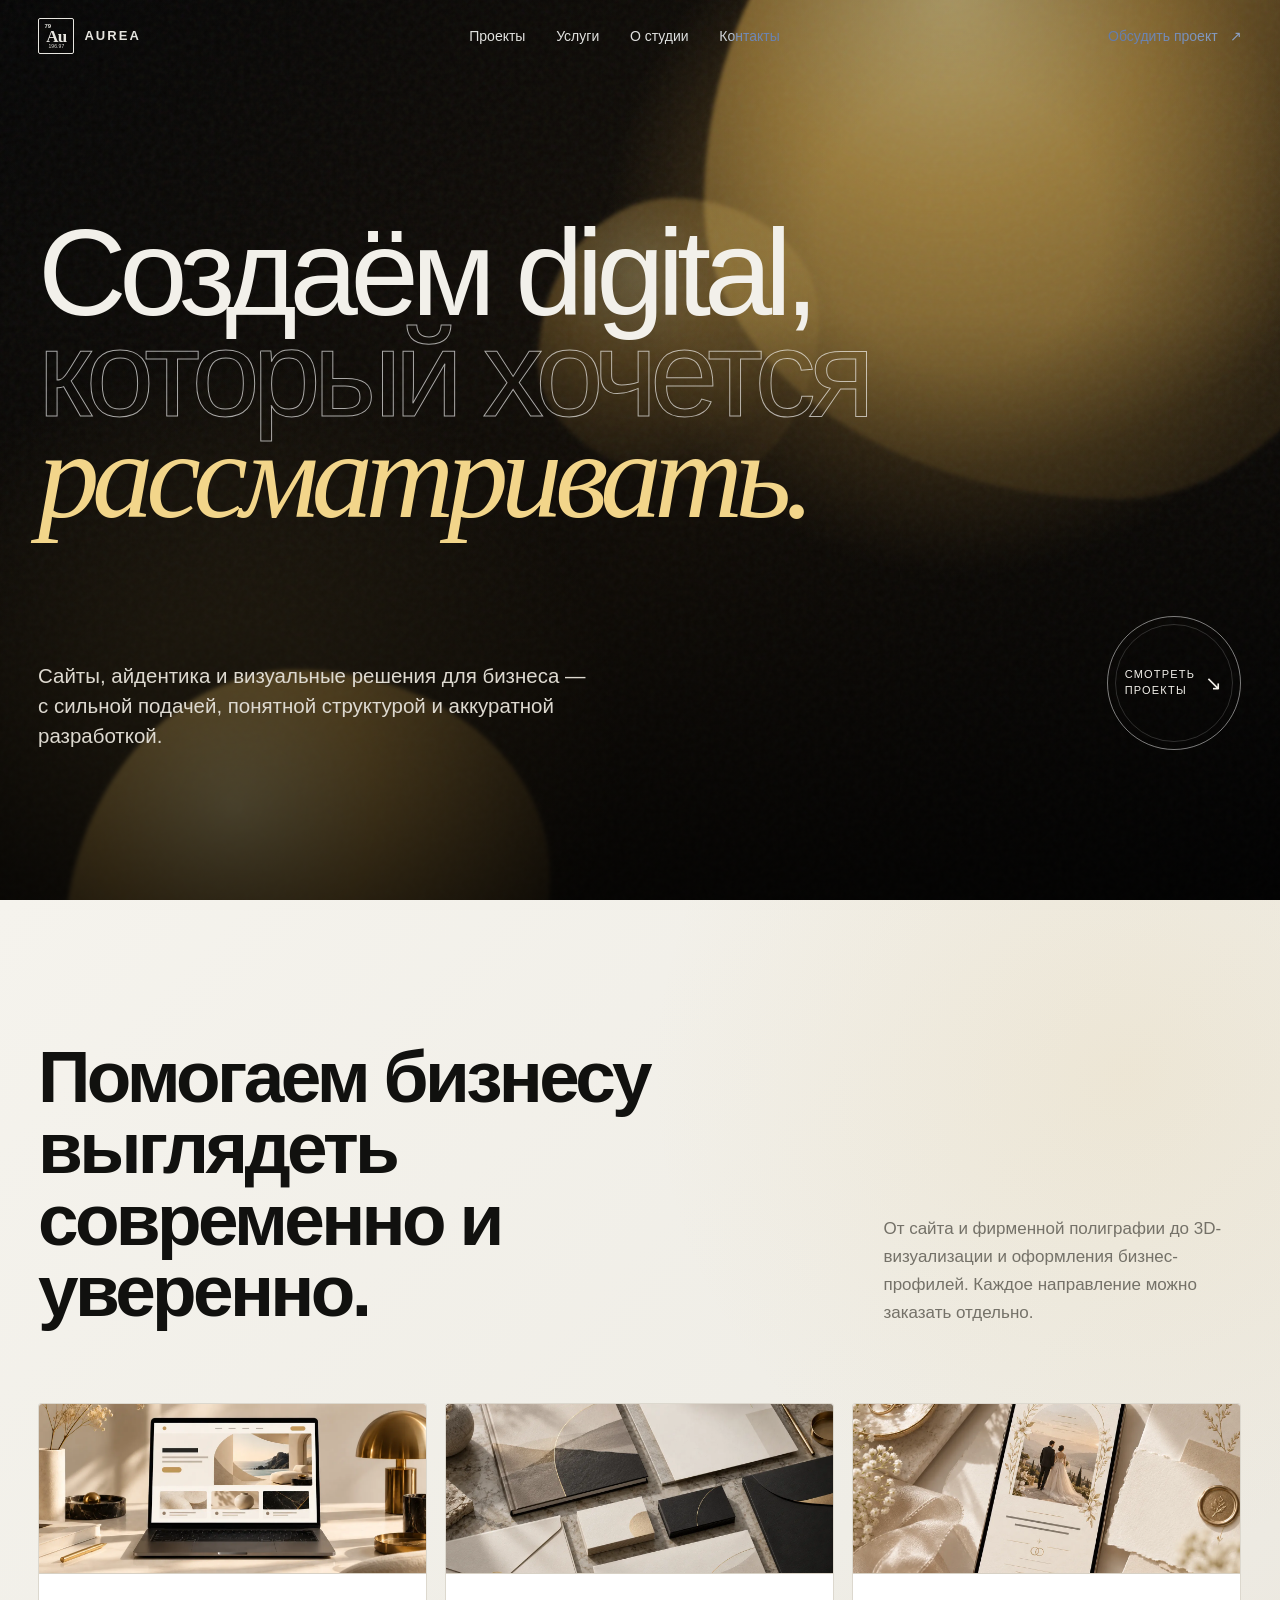
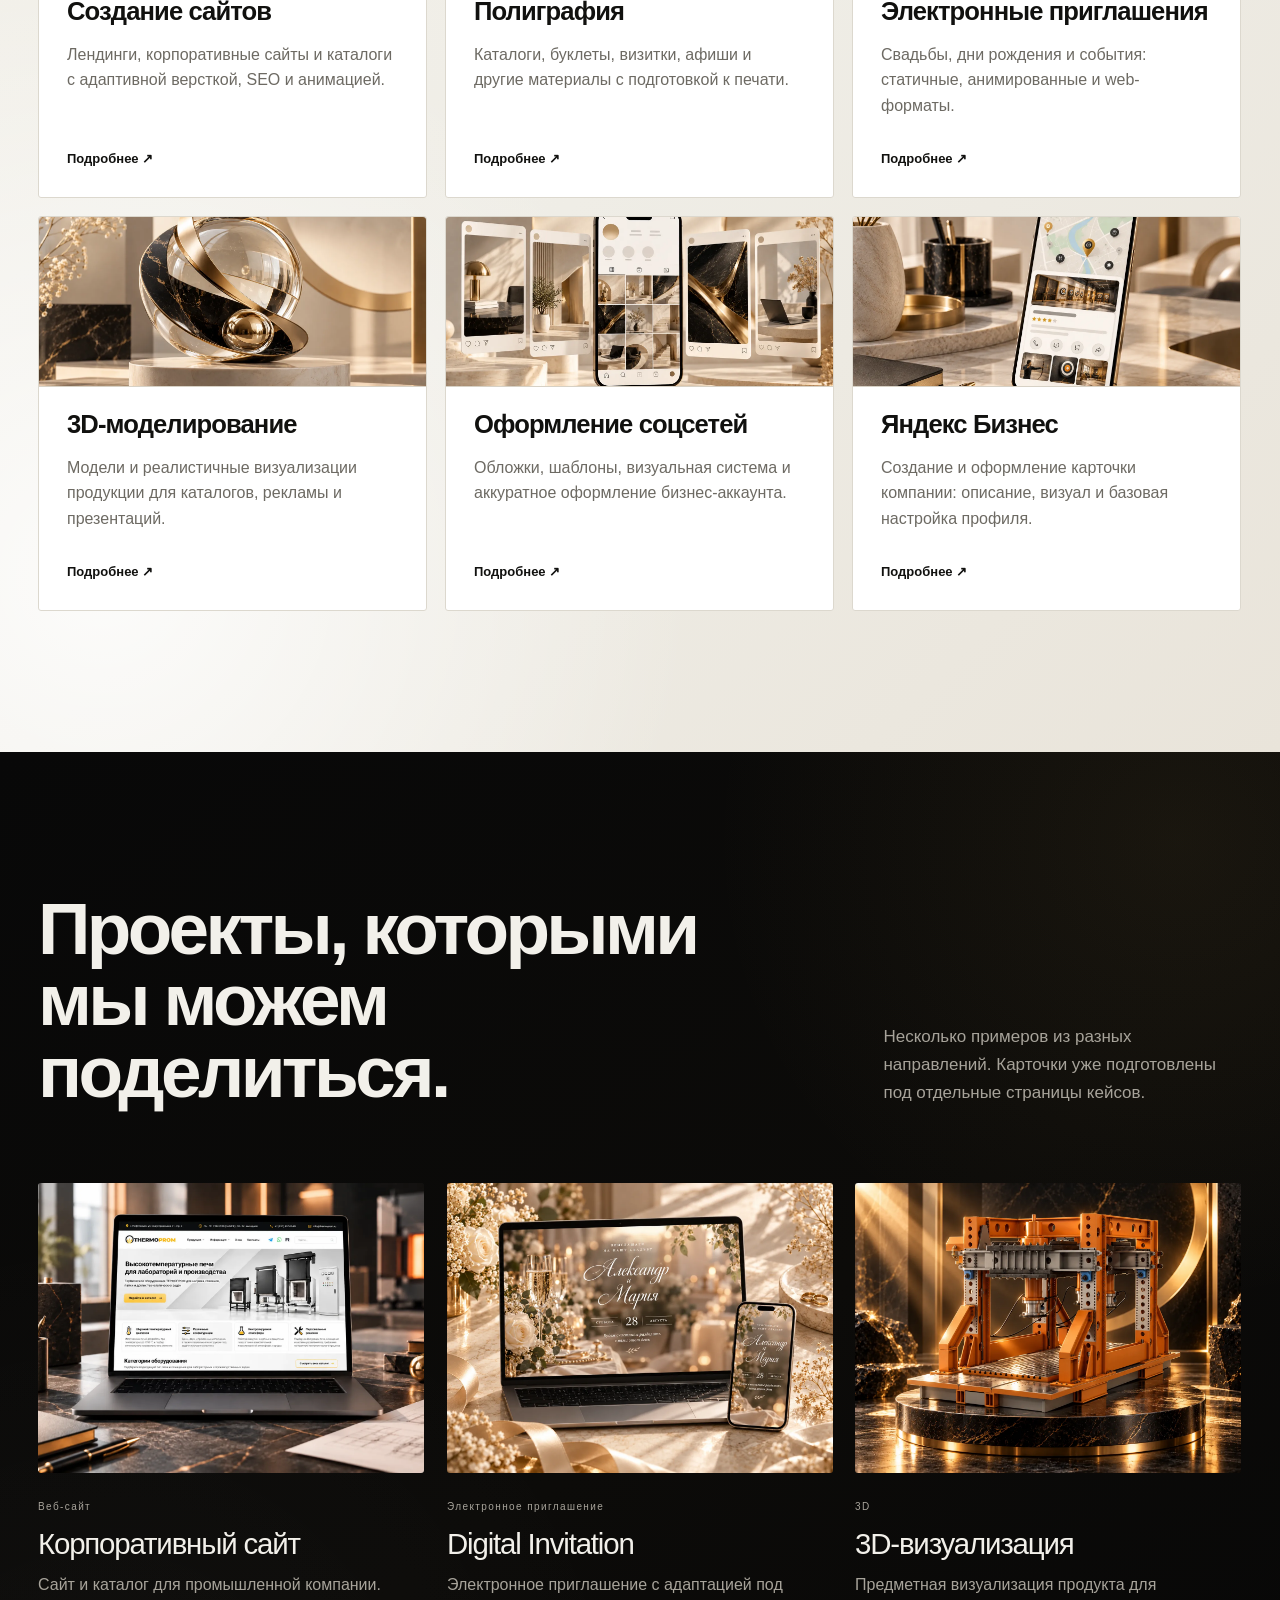
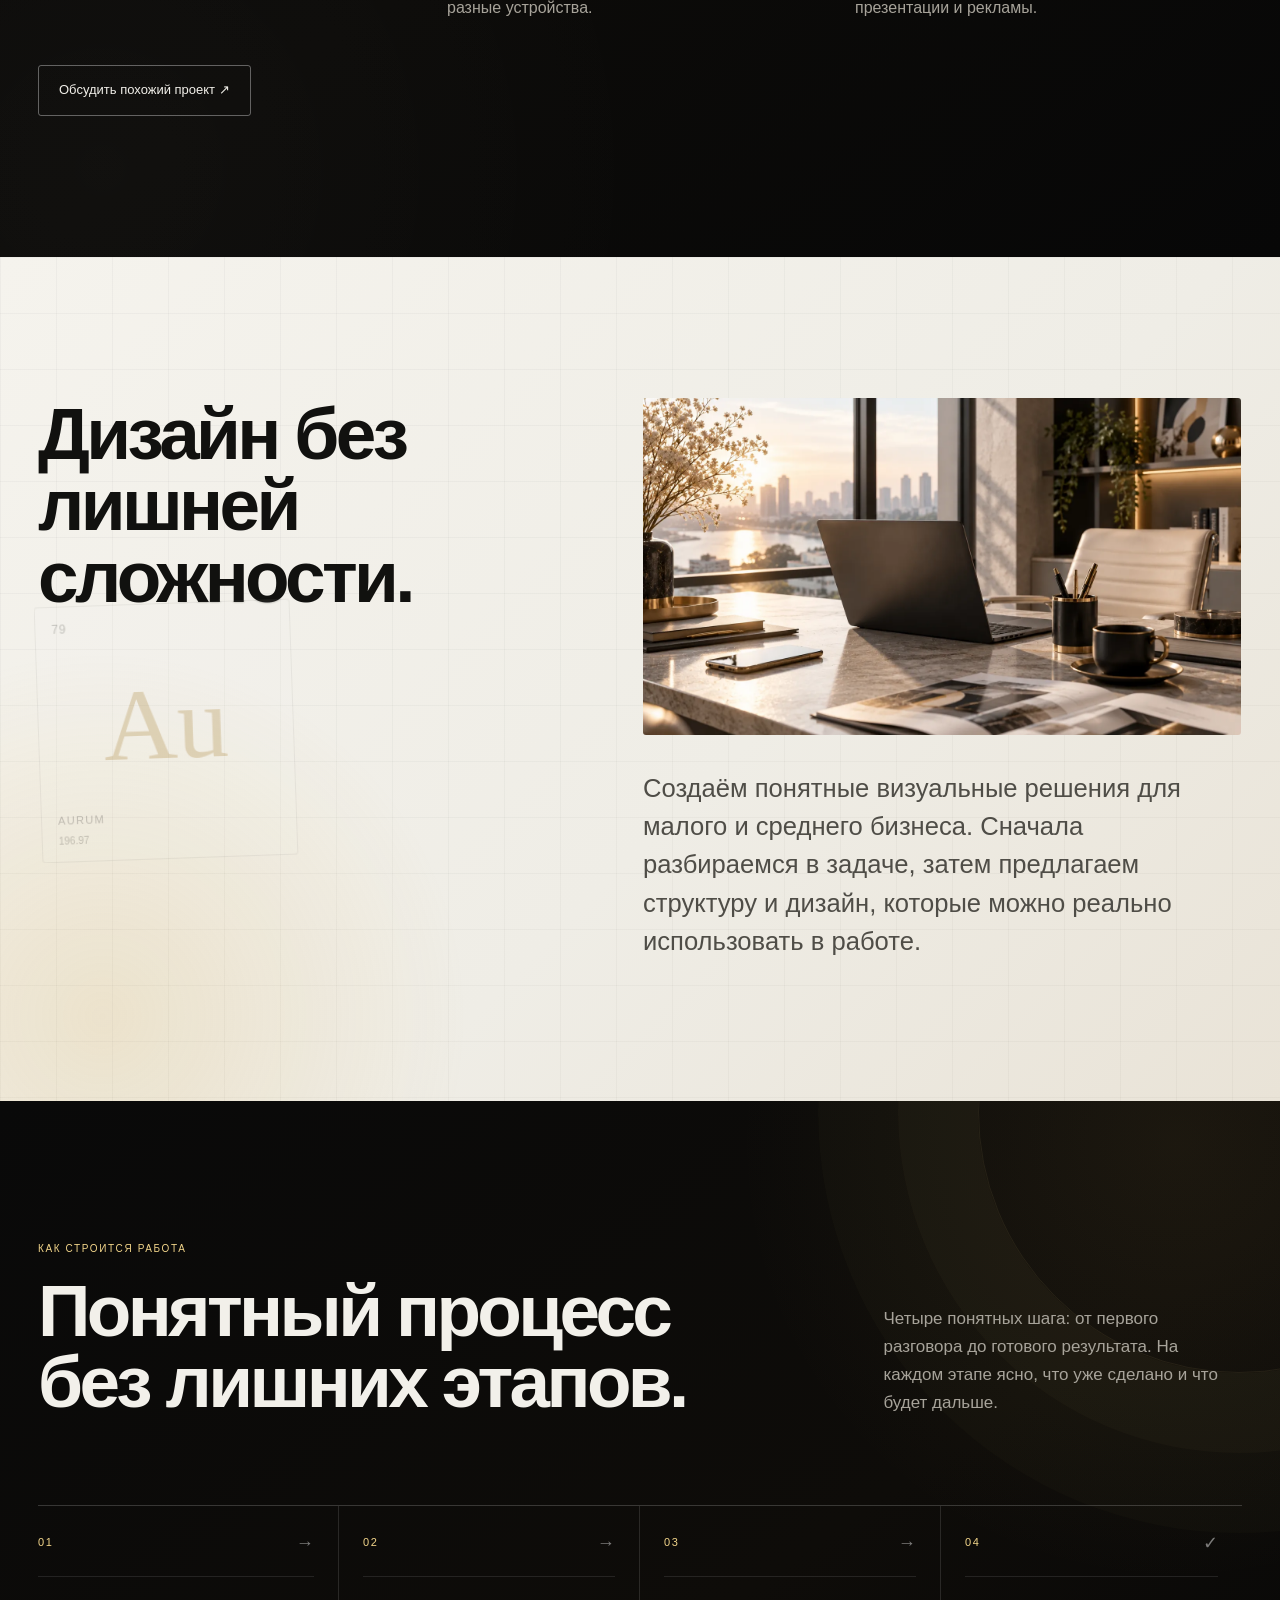
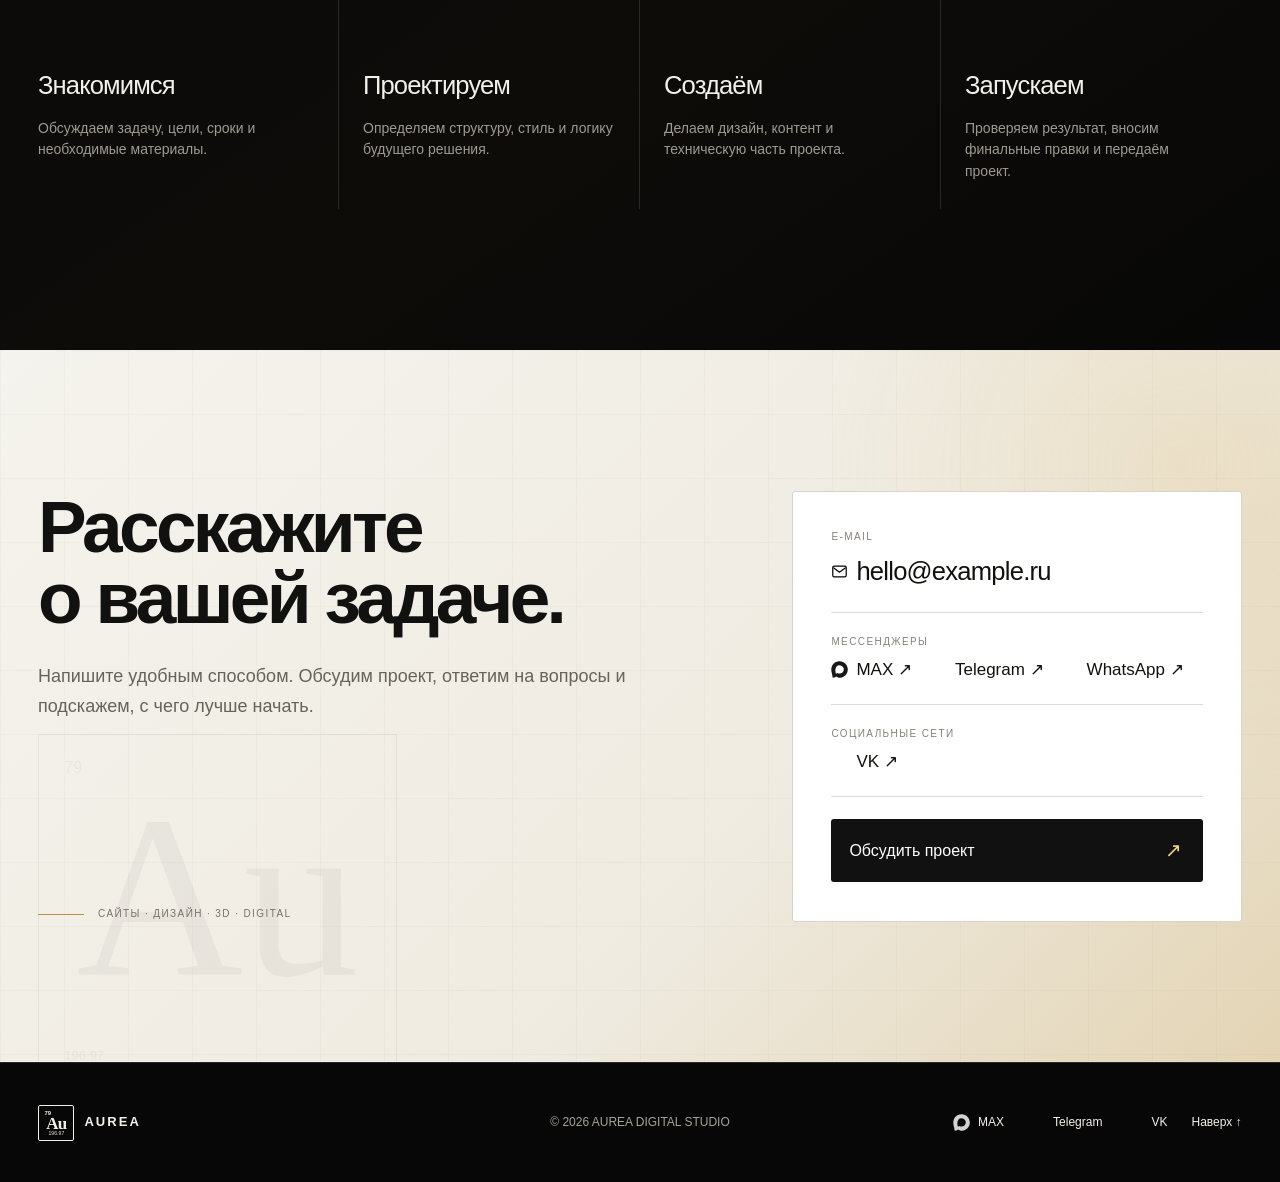
==== index.html @ 2f760f6f "first commit" ====
<!doctype html>
<html lang="ru">

<head>
  <meta charset="utf-8">
  <meta name="viewport" content="width=device-width, initial-scale=1, viewport-fit=cover">
  <title>AUREA — сайты, дизайн и digital для бизнеса</title>
  <meta name="description"
    content="AUREA — digital-студия: сайты, полиграфия, электронные приглашения, 3D-визуализация, оформление соцсетей и Яндекс Бизнес.">
  <meta name="theme-color" content="#070707">
  <meta name="color-scheme" content="dark">
  <meta property="og:type" content="website">
  <meta property="og:title" content="AUREA — digital-студия">
  <meta property="og:description"
    content="Создаём сайты и визуальные решения, которые помогают бизнесу выглядеть сильнее.">
  <meta property="og:image" content="assets/img/og-preview.svg">
  <link rel="icon" href="assets/img/favicon.svg" type="image/svg+xml">
  <link rel="stylesheet" href="assets/css/style.css">
  <script type="application/ld+json">
  {"@context":"https://schema.org","@type":"ProfessionalService","name":"AUREA","description":"Digital-студия: сайты, полиграфия, электронные приглашения, 3D, соцсети и Яндекс Бизнес.","areaServed":"RU"}
  </script>
</head>

<body>
  <a class="skip-link" href="#main">Перейти к содержанию</a>
  <div class="scroll-progress" aria-hidden="true"><span></span></div>

  <header class="site-header" data-header>
    <a class="brand" href="#top" aria-label="AUREA — на главную">
      <span class="brand-mark periodic-mark" aria-hidden="true"><span class="atomic-number">79</span><span class="element-symbol">Au</span><span class="atomic-mass">196.97</span></span>
      <span>AUREA</span>
    </a>
    <nav class="desktop-nav" aria-label="Основная навигация">
      <a href="#projects">Проекты</a>
      <a href="#services">Услуги</a>
      <a href="#about">О студии</a>
      <a href="#contact">Контакты</a>
    </nav>
    <a class="brief-link" href="#contact">Обсудить проект <span>↗</span></a>
    <button class="menu-toggle" type="button" aria-label="Открыть меню" aria-expanded="false"
      aria-controls="mobile-menu">
      <span></span><span></span>
    </button>
  </header>

  <div class="mobile-menu" id="mobile-menu" aria-hidden="true">
    <div class="mobile-menu-inner">
      <a href="#projects">Проекты</a>
      <a href="#services">Услуги</a>
      <a href="#about">О студии</a>
      <a href="#contact">Контакты</a>
      <p>Сайты · дизайн · 3D · digital</p>
    </div>
  </div>

  <main id="main">
    <section class="hero" id="top" aria-labelledby="hero-title">
      <video class="hero-video" autoplay muted loop playsinline preload="metadata" poster="assets/img/hero-poster.svg"
        aria-hidden="true">
        <source src="assets/video/gold-liquid.mp4" type="video/mp4">
      </video>
      <div class="liquid-fallback" aria-hidden="true"><span></span><span></span><span></span></div>
      <div class="hero-grain" aria-hidden="true"></div>
      <div class="hero-shade" aria-hidden="true"></div>

      <div class="hero-content shell">
        <h1 id="hero-title" class="hero-title reveal">
          Создаём digital,
          <span class="outline">который хочется</span>
          <em>рассматривать.</em>
        </h1>
        <div class="hero-bottom reveal">
          <p>Сайты, айдентика и визуальные решения для бизнеса — с сильной подачей, понятной структурой и аккуратной
            разработкой.</p>
          <a class="round-cta magnetic" href="#projects"
            aria-label="Смотреть проекты"><span>Смотреть<br>проекты</span><b>↘</b></a>
        </div>
      </div>
    </section>

    <section class="services section section-light" id="services" aria-labelledby="services-title">
      <div class="shell">
        <div class="simple-heading reveal">
          <div>
            <h2 id="services-title">Помогаем бизнесу выглядеть<br>современно и уверенно.</h2>
          </div>
          <p>От сайта и фирменной полиграфии до 3D-визуализации и оформления бизнес-профилей. Каждое направление можно
            заказать отдельно.</p>
        </div>
        <div class="service-cards">
          <a class="service-card reveal" href="#contact"><img class="card-image-placeholder"
              src="assets/img/service-web.webp"
              alt="Промпт: премиальный ноутбук с открытым современным сайтом на светлом минималистичном столе, кремовый фон, чёрные и золотистые акценты, editorial product photography, без текста">
            <h3>Создание сайтов</h3>
            <p>Лендинги, корпоративные сайты и каталоги с адаптивной версткой, SEO и анимацией.</p><b>Подробнее ↗</b>
          </a>
          <a class="service-card reveal" href="#contact"><img class="card-image-placeholder"
              src="assets/img/service-print.webp"
              alt="Промпт: премиальная полиграфия — визитки, каталог и фирменные материалы на каменной поверхности, светлая нейтральная палитра, чёрный и приглушённый золотой, аккуратная предметная съёмка, без текста">
            <h3>Полиграфия</h3>
            <p>Каталоги, буклеты, визитки, афиши и другие материалы с подготовкой к печати.</p><b>Подробнее ↗</b>
          </a>
          <a class="service-card reveal" href="#contact"><img class="card-image-placeholder"
              src="assets/img/service-invite.webp"
              alt="Промпт: смартфон с элегантным электронным приглашением на свадьбу, премиальная светлая композиция, тонкие золотистые детали, современный минимализм, без читаемого текста">
            <h3>Электронные приглашения</h3>
            <p>Свадьбы, дни рождения и события: статичные, анимированные и web-форматы.</p><b>Подробнее ↗</b>
          </a>
          <a class="service-card reveal" href="#contact"><img class="card-image-placeholder"
              src="assets/img/service-3d.webp"
              alt="Промпт: абстрактный премиальный 3D-объект из стекла и металла на нейтральном пьедестале, мягкий студийный свет, чёрные и золотистые акценты, photorealistic CGI, без текста">
            <h3>3D-моделирование</h3>
            <p>Модели и реалистичные визуализации продукции для каталогов, рекламы и презентаций.</p><b>Подробнее ↗</b>
          </a>
          <a class="service-card reveal" href="#contact"><img class="card-image-placeholder"
              src="assets/img/service-social.webp"
              alt="Промпт: современный смартфон и набор минималистичных экранов социальных сетей в едином фирменном стиле, светлый фон, графитовые и золотистые детали, без логотипов и текста">
            <h3>Оформление соцсетей</h3>
            <p>Обложки, шаблоны, визуальная система и аккуратное оформление бизнес-аккаунта.</p><b>Подробнее ↗</b>
          </a>
          <a class="service-card reveal" href="#contact"><img class="card-image-placeholder"
              src="assets/img/service-yandex.webp"
              alt="Промпт: смартфон с карточкой локального бизнеса на карте, современный интерфейс без брендов и читаемого текста, премиальная предметная сцена, светлый фон, чёрные и золотистые акценты">
            <h3>Яндекс Бизнес</h3>
            <p>Создание и оформление карточки компании: описание, визуал и базовая настройка профиля.</p><b>Подробнее
              ↗</b>
          </a>
        </div>
      </div>
    </section>

    <section class="projects section section-dark" id="projects" aria-labelledby="projects-title">
      <div class="shell">
        <div class="simple-heading reveal">
          <div>
            <h2 id="projects-title">Проекты, которыми<br>мы можем поделиться.</h2>
          </div>
          <p>Несколько примеров из разных направлений. Карточки уже подготовлены под отдельные страницы кейсов.</p>
        </div>
        <div class="work-cards">
          <a class="work-card reveal" href="#contact">
            <div class="work-image"><img src="assets/img/case-thermoprom.webp"
                alt="Промпт: экран ноутбука с современным корпоративным сайтом производителя промышленного оборудования, тёмная премиальная стилистика, металл, лабораторная печь, оранжево-золотистые акценты, реалистичный mockup, без читаемого текста"
                loading="lazy"><span>Смотреть проект ↗</span></div>
            <div class="work-copy"><small>Веб-сайт</small>
              <h3>Корпоративный сайт</h3>
              <p>Сайт и каталог для промышленной компании.</p>
            </div>
          </a>
          <a class="work-card reveal" href="#contact">
            <div class="work-image"><img src="assets/img/case-invite.webp"
                alt="Промпт: элегантное свадебное электронное приглашение на экране или в печатном mockup, чёрно-белая фотография пары, светлая премиальная композиция, минимализм, без читаемого текста"
                loading="lazy"><span>Смотреть проект ↗</span></div>
            <div class="work-copy"><small>Электронное приглашение</small>
              <h3>Digital Invitation</h3>
              <p>Электронное приглашение с адаптацией под разные устройства.</p>
            </div>
          </a>
          <a class="work-card reveal" href="#contact">
            <div class="work-image"><img src="assets/img/case-3d.webp"
                alt="Промпт: премиальная 3D-визуализация продукта на тёмном каменном фоне, золотистое стекло или металл, драматичный студийный свет, luxury CGI advertising, без текста"
                loading="lazy"><span>Смотреть проект ↗</span></div>
            <div class="work-copy"><small>3D</small>
              <h3>3D-визуализация</h3>
              <p>Предметная визуализация продукта для презентации и рекламы.</p>
            </div>
          </a>
        </div>
        <div class="section-action reveal"><a class="button-outline" href="#contact">Обсудить похожий проект ↗</a></div>
      </div>
    </section>

    <section class="about-simple section section-light" id="about" aria-labelledby="about-title">
      <div class="shell about-simple-grid">
        <div class="about-heading reveal">
          <h2 id="about-title">Дизайн без лишней сложности.</h2>
          <div class="about-au-tile" aria-hidden="true">
            <span class="tile-number">79</span>
            <strong>Au</strong>
            <span class="tile-name">Aurum</span>
            <span class="tile-mass">196.97</span>
          </div>
        </div>
        <div class="about-simple-copy reveal">
          <img class="about-image-placeholder" src="assets/img/about-studio.webp"
            alt="Минималистичное рабочее пространство digital-студии у большого окна, тёмный ноутбук на столе, мягкий дневной свет, современный интерьер в кремовых, графитовых и золотистых оттенках">
          <p>Создаём понятные визуальные решения для малого и среднего бизнеса. Сначала разбираемся в задаче, затем
            предлагаем структуру и дизайн, которые можно реально использовать в работе.</p>
        </div>
      </div>
    </section>

    <section class="process-simple section section-dark" aria-labelledby="process-title">
      <div class="shell">
        <div class="process-intro reveal">
          <div>
            <p class="process-kicker">Как строится работа</p>
            <h2 id="process-title">Понятный процесс<br>без лишних этапов.</h2>
          </div>
          <p>Четыре понятных шага: от первого разговора до готового результата. На каждом этапе ясно, что уже сделано и что будет дальше.</p>
        </div>
        <ol class="process-track">
          <li class="process-step reveal">
            <div class="process-step-head"><span>01</span><b aria-hidden="true">→</b></div>
            <h3>Знакомимся</h3>
            <p>Обсуждаем задачу, цели, сроки и необходимые материалы.</p>
          </li>
          <li class="process-step reveal">
            <div class="process-step-head"><span>02</span><b aria-hidden="true">→</b></div>
            <h3>Проектируем</h3>
            <p>Определяем структуру, стиль и логику будущего решения.</p>
          </li>
          <li class="process-step reveal">
            <div class="process-step-head"><span>03</span><b aria-hidden="true">→</b></div>
            <h3>Создаём</h3>
            <p>Делаем дизайн, контент и техническую часть проекта.</p>
          </li>
          <li class="process-step reveal">
            <div class="process-step-head"><span>04</span><b aria-hidden="true">✓</b></div>
            <h3>Запускаем</h3>
            <p>Проверяем результат, вносим финальные правки и передаём проект.</p>
          </li>
        </ol>
      </div>
    </section>

    <section class="contact-simple section section-light" id="contact" aria-labelledby="contact-title">
      <div class="contact-bg-mark" aria-hidden="true"><span>79</span><strong>Au</strong><small>196.97</small></div>
      <div class="shell contact-simple-grid">
        <div class="contact-copy reveal">
          <h2 id="contact-title">Расскажите<br>о вашей задаче.</h2>
          <p class="contact-lead">Напишите удобным способом. Обсудим проект, ответим на вопросы и подскажем, с чего
            лучше начать.</p>
          <div class="contact-note" aria-hidden="true">
            <span></span>
            <p>Сайты · дизайн · 3D · digital</p>
          </div>
        </div>
        <div class="contact-box reveal">
          <div class="contact-line"><span>E-mail</span><a class="contact-link" href="mailto:hello@example.ru"><img class="contact-svg-icon" src="assets/img/icon-mail.svg" alt="" aria-hidden="true">hello@example.ru</a></div>
          <div><span>Мессенджеры</span>
            <p class="contact-socials">
              <a class="contact-channel contact-channel--max" href="#"><img class="max-icon" src="assets/img/icon-max.svg" alt="" aria-hidden="true">MAX ↗</a>
              <a class="contact-channel" href="#"><img src="https://cdn.jsdelivr.net/npm/simple-icons@v16/icons/telegram.svg" alt="" aria-hidden="true">Telegram ↗</a>
              <a class="contact-channel" href="#"><img src="https://cdn.jsdelivr.net/npm/simple-icons@v16/icons/whatsapp.svg" alt="" aria-hidden="true">WhatsApp ↗</a>
            </p>
          </div>
          <div><span>Социальные сети</span>
            <p class="contact-socials"><a href="#"><img src="https://cdn.jsdelivr.net/npm/simple-icons@v16/icons/vk.svg" alt="" aria-hidden="true">VK ↗</a></p>
          </div>
          <a class="contact-button" href="mailto:hello@example.ru">Обсудить проект <span>↗</span></a>
        </div>
      </div>
    </section>
  </main>

  <footer class="footer shell">
    <a class="brand" href="#top"><span class="brand-mark periodic-mark" aria-hidden="true"><span class="atomic-number">79</span><span class="element-symbol">Au</span><span class="atomic-mass">196.97</span></span><span>AUREA</span></a>
    <p>© 2026 AUREA DIGITAL STUDIO</p>
    <div class="footer-links"><a class="footer-channel footer-channel--max" href="#"><img class="max-icon" src="assets/img/icon-max.svg" alt="" aria-hidden="true">MAX</a><a class="footer-channel" href="#"><img src="https://cdn.jsdelivr.net/npm/simple-icons@v16/icons/telegram.svg" alt="" aria-hidden="true">Telegram</a><a class="footer-channel" href="#"><img src="https://cdn.jsdelivr.net/npm/simple-icons@v16/icons/vk.svg" alt="" aria-hidden="true">VK</a><a href="#top">Наверх ↑</a></div>
  </footer>

  <script src="https://cdnjs.cloudflare.com/ajax/libs/gsap/3.12.5/gsap.min.js" defer></script>
  <script src="https://cdnjs.cloudflare.com/ajax/libs/gsap/3.12.5/ScrollTrigger.min.js" defer></script>
  <script src="assets/js/main.js" defer></script>
</body>

</html>
---- assets/css/style.css ----
:root {
    --bg: #070707;
    --panel: #0d0d0d;
    --text: #f2f0ea;
    --muted: #a7a39a;
    --line: rgba(255, 255, 255, .14);
    --gold: #d7b05c;
    --gold2: #f2d58a;
    --warm: #17130d;
    --pad: clamp(18px, 3vw, 48px);
    --radius: 0px;
    --ease: cubic-bezier(.2, .8, .2, 1)
}

* {
    box-sizing: border-box
}

html {
    scroll-behavior: smooth
}

body {
    margin: 0;
    background: var(--bg);
    color: var(--text);
    font-family: Inter, Arial, Helvetica, sans-serif;
    font-size: 16px;
    line-height: 1.45;
    overflow-x: hidden
}

body.menu-open {
    overflow: hidden
}

a {
    color: inherit;
    text-decoration: none
}

img,
video {
    display: block;
    max-width: 100%
}

button {
    font: inherit;
    color: inherit
}

.shell {
    width: min(100%, 1600px);
    margin: auto;
    padding-inline: var(--pad)
}

.section {
    padding-block: clamp(82px, 11vw, 180px)
}

.skip-link {
    position: fixed;
    left: 16px;
    top: -80px;
    z-index: 999;
    background: #fff;
    color: #000;
    padding: 12px 16px
}

.skip-link:focus {
    top: 16px
}

.scroll-progress {
    position: fixed;
    inset: 0 0 auto 0;
    height: 2px;
    z-index: 200;
    background: transparent
}

.scroll-progress span {
    display: block;
    width: 100%;
    height: 100%;
    background: var(--gold2);
    transform: scaleX(0);
    transform-origin: left
}

.site-header {
    position: fixed;
    z-index: 120;
    left: 0;
    right: 0;
    top: 0;
    display: grid;
    grid-template-columns: auto 1fr auto;
    align-items: center;
    gap: 28px;
    padding: 18px var(--pad);
    transition: background .35s, border-color .35s;
    mix-blend-mode: difference
}

.site-header.scrolled {
    background: rgba(7, 7, 7, .84);
    backdrop-filter: blur(18px);
    border-bottom: 1px solid var(--line);
    mix-blend-mode: normal
}

.brand {
    display: inline-flex;
    align-items: center;
    gap: 10px;
    font-size: 13px;
    letter-spacing: .16em;
    font-weight: 700
}

.brand-mark {
    display: grid;
    place-items: center;
    width: 28px;
    height: 28px;
    border: 1px solid currentColor
}

.desktop-nav {
    justify-self: center;
    display: flex;
    gap: clamp(18px, 2.4vw, 42px);
    font-size: 14px
}

.desktop-nav a,
.brief-link,
.footer-links a {
    position: relative
}

.desktop-nav a:after,
.brief-link:after,
.footer-links a:after {
    content: "";
    position: absolute;
    left: 0;
    right: 100%;
    bottom: -5px;
    height: 1px;
    background: currentColor;
    transition: right .35s var(--ease)
}

.desktop-nav a:hover:after,
.desktop-nav a:focus-visible:after,
.brief-link:hover:after,
.brief-link:focus-visible:after,
.footer-links a:hover:after,
.footer-links a:focus-visible:after {
    right: 0
}

.brief-link {
    font-size: 14px;
    display: flex;
    gap: 12px
}

.menu-toggle {
    display: none;
    border: 0;
    background: none;
    width: 40px;
    height: 40px;
    padding: 10px;
    cursor: pointer
}

.menu-toggle span {
    display: block;
    height: 1px;
    background: #fff;
    margin: 6px 0;
    transition: .3s
}

.menu-toggle[aria-expanded=true] span:first-child {
    transform: translateY(3.5px) rotate(45deg)
}

.menu-toggle[aria-expanded=true] span:last-child {
    transform: translateY(-3.5px) rotate(-45deg)
}

.mobile-menu {
    position: fixed;
    z-index: 110;
    inset: 0;
    background: #090909;
    transform: translateY(-105%);
    transition: transform .55s var(--ease);
    display: none
}

.mobile-menu.open {
    transform: none
}

.mobile-menu-inner {
    padding: 110px var(--pad) 40px;
    display: flex;
    min-height: 100%;
    flex-direction: column
}

.mobile-menu a {
    font-size: clamp(42px, 12vw, 86px);
    line-height: 1.03;
    border-top: 1px solid var(--line);
    padding: 14px 0
}

.mobile-menu p {
    margin-top: auto;
    color: var(--muted);
    font-size: 12px;
    letter-spacing: .14em;
    text-transform: uppercase
}

.hero {
    position: relative;
    min-height: 100svh;
    overflow: hidden;
    background: #090806;
    display: flex;
    align-items: flex-end
}

.hero-video,
.liquid-fallback,
.hero-grain,
.hero-shade {
    position: absolute;
    inset: 0;
    width: 100%;
    height: 100%
}

.hero-video {
    object-fit: cover;
    z-index: 0;
    opacity: .8
}

.liquid-fallback {
    z-index: 0;
    overflow: hidden;
    background: radial-gradient(circle at 75% 25%, #5b4520 0 12%, transparent 30%), radial-gradient(circle at 18% 82%, #2d2413 0 9%, transparent 30%), linear-gradient(135deg, #050505, #161008 55%, #050505)
}

.liquid-fallback span {
    position: absolute;
    border-radius: 48% 52% 41% 59%/58% 42% 58% 42%;
    filter: blur(2px);
    opacity: .72;
    background: radial-gradient(circle at 35% 28%, #f2d58a, #b48739 30%, #30230d 70%);
    mix-blend-mode: screen;
    animation: float 15s ease-in-out infinite alternate
}

.liquid-fallback span:nth-child(1) {
    width: 55vw;
    height: 55vw;
    right: -10vw;
    top: -16vw
}

.liquid-fallback span:nth-child(2) {
    width: 38vw;
    height: 38vw;
    left: 5vw;
    bottom: -20vw;
    animation-duration: 19s;
    animation-delay: -5s
}

.liquid-fallback span:nth-child(3) {
    width: 22vw;
    height: 22vw;
    left: 42vw;
    top: 22vh;
    opacity: .4;
    animation-duration: 12s;
    animation-delay: -8s
}

@keyframes float {
    to {
        transform: translate3d(-8vw, 7vh, 0) rotate(45deg) scale(1.12)
    }
}

.hero-grain {
    z-index: 1;
    opacity: .08;
    background-image: url("data:image/svg+xml,%3Csvg viewBox='0 0 180 180' xmlns='http://www.w3.org/2000/svg'%3E%3Cfilter id='n'%3E%3CfeTurbulence type='fractalNoise' baseFrequency='.85' numOctaves='3' stitchTiles='stitch'/%3E%3C/filter%3E%3Crect width='100%25' height='100%25' filter='url(%23n)' opacity='.8'/%3E%3C/svg%3E")
}

.hero-shade {
    z-index: 2;
    background: linear-gradient(180deg, rgba(0, 0, 0, .14), rgba(0, 0, 0, .1) 35%, rgba(0, 0, 0, .72) 100%)
}

.hero-content {
    position: relative;
    z-index: 3;
    width: 100%;
    padding-top: 150px;
    padding-bottom: clamp(42px, 6vw, 86px)
}

.micro,
.section-label,
.case-info p,
.service-row .num {
    font-size: 11px;
    line-height: 1.2;
    letter-spacing: .14em;
    text-transform: uppercase
}

.micro {
    color: #d6d2c8;
    margin: 0 0 32px
}

.hero-title {
    font-size: clamp(52px, 9.6vw, 156px);
    line-height: .82;
    letter-spacing: -.06em;
    font-weight: 500;
    margin: 0;
    max-width: 1500px
}

.hero-title span,
.display span {
    color: transparent;
    -webkit-text-stroke: 1px rgba(255, 255, 255, .64)
}

.hero-title em {
    font-family: Georgia, serif;
    font-weight: 400;
    color: var(--gold2)
}

.hero-bottom {
    display: grid;
    grid-template-columns: minmax(0, 560px) auto;
    align-items: end;
    gap: 40px;
    margin-top: clamp(42px, 7vw, 100px)
}

.hero-bottom p {
    font-size: clamp(17px, 1.6vw, 24px);
    max-width: 620px;
    margin: 0;
    color: #ddd9d0
}

.round-cta {
    justify-self: end;
    width: clamp(142px, 15vw, 220px);
    aspect-ratio: 1;
    border-radius: 50%;
    border: 1px solid rgba(255, 255, 255, .55);
    display: flex;
    align-items: center;
    justify-content: center;
    gap: 16px;
    text-transform: uppercase;
    font-size: 11px;
    letter-spacing: .11em;
    transition: background .35s, color .35s, transform .35s
}

.round-cta b {
    font-size: 24px;
    font-weight: 400
}

.round-cta:hover,
.round-cta:focus-visible {
    background: var(--gold2);
    color: #090909;
    border-color: var(--gold2)
}

.hero-index {
    position: absolute;
    z-index: 4;
    right: var(--pad);
    bottom: 16px;
    left: var(--pad);
    display: flex;
    justify-content: space-between;
    font-size: 9px;
    letter-spacing: .18em;
    color: #bdb9b0
}

.section-label {
    display: grid;
    grid-template-columns: 54px 1fr;
    gap: 18px;
    color: var(--muted);
    margin-bottom: clamp(42px, 6vw, 90px)
}

.section-label span {
    color: var(--gold2)
}

.section-label p {
    margin: 0
}

.manifest-grid,
.about-grid {
    display: grid;
    grid-template-columns: minmax(0, 1.3fr) minmax(300px, .7fr);
    gap: clamp(36px, 8vw, 140px);
    align-items: start
}

.display {
    font-size: clamp(48px, 7.7vw, 126px);
    line-height: .9;
    letter-spacing: -.055em;
    font-weight: 500;
    margin: 0
}

.manifest-copy {
    padding-top: 8px;
    font-size: clamp(18px, 1.6vw, 24px);
    color: #cac6bd
}

.manifest-copy p {
    margin: 0 0 32px
}

.manifest-copy p:last-child {
    color: var(--muted);
    font-size: .8em
}

.projects {
    background: #efede6;
    color: #0a0a0a
}

.projects .section-label,
.projects .case-info p {
    color: #6b6860
}

.projects .section-label span {
    color: #8b6e2d
}

.projects .display span {
    color: transparent;
    -webkit-text-stroke: 1px rgba(10, 10, 10, .55)
}

.section-heading {
    display: flex;
    align-items: flex-end;
    justify-content: space-between;
    gap: 32px;
    margin-bottom: clamp(46px, 7vw, 100px)
}

.text-link {
    font-size: 14px;
    padding-bottom: 5px;
    border-bottom: 1px solid currentColor
}

.project-list {
    display: grid;
    gap: clamp(60px, 8vw, 130px)
}

.case-media {
    display: block;
    position: relative;
    overflow: hidden;
    background: #d6d2c8;
    aspect-ratio: 16/9
}

.case-pair {
    display: grid;
    grid-template-columns: 1fr 1fr;
    gap: clamp(24px, 6vw, 90px);
    align-items: start
}

.case-pair .case-media {
    aspect-ratio: 4/5
}

.case-offset {
    margin-top: clamp(80px, 10vw, 180px)
}

.case-media img {
    width: 100%;
    height: 100%;
    object-fit: cover;
    transition: transform .9s var(--ease), filter .6s
}

.case-media:hover img {
    transform: scale(1.035);
    filter: saturate(1.08)
}

.case-hover {
    position: absolute;
    right: 18px;
    bottom: 18px;
    background: #090909;
    color: #fff;
    border-radius: 50%;
    width: 120px;
    aspect-ratio: 1;
    display: grid;
    place-items: center;
    text-align: center;
    font-size: 11px;
    text-transform: uppercase;
    letter-spacing: .1em;
    transform: scale(0);
    transition: transform .4s var(--ease)
}

.case-media:hover .case-hover {
    transform: scale(1)
}

.case-info {
    display: grid;
    grid-template-columns: 1fr 1fr;
    gap: 24px;
    padding-top: 18px;
    border-top: 1px solid rgba(0, 0, 0, .3);
    margin-top: 14px
}

.case-info h3 {
    font-size: clamp(28px, 3vw, 52px);
    font-weight: 500;
    letter-spacing: -.04em;
    margin: 5px 0 0
}

.case-info>p {
    font-size: 14px;
    line-height: 1.5;
    text-transform: none;
    letter-spacing: 0;
    margin: 0;
    color: #514f49
}

.services-head {
    display: grid;
    grid-template-columns: 1.1fr .9fr;
    gap: 50px;
    align-items: end;
    margin-bottom: clamp(50px, 7vw, 100px)
}

.services-head>p {
    max-width: 500px;
    color: var(--muted);
    font-size: clamp(17px, 1.5vw, 22px);
    justify-self: end
}

.service-list {
    border-top: 1px solid var(--line)
}

.service-row {
    display: grid;
    grid-template-columns: 60px minmax(220px, .9fr) minmax(260px, 1.1fr) 40px;
    gap: 24px;
    align-items: start;
    padding: 30px 0;
    border-bottom: 1px solid var(--line);
    transition: padding .35s var(--ease), background .35s
}

.service-row:hover {
    padding-inline: 18px;
    background: rgba(255, 255, 255, .025)
}

.service-row .num {
    color: var(--gold2);
    padding-top: 9px
}

.service-row h3 {
    font-size: clamp(28px, 3.4vw, 58px);
    line-height: 1;
    letter-spacing: -.04em;
    font-weight: 500;
    margin: 0
}

.service-row p {
    margin: 4px 0 0;
    color: var(--muted);
    max-width: 640px
}

.service-row .arrow {
    justify-self: end;
    font-size: 28px;
    transition: transform .35s
}

.service-row:hover .arrow {
    transform: translate(6px, -6px)
}

.band {
    border-top: 1px solid var(--line);
    border-bottom: 1px solid var(--line);
    overflow: hidden
}

.marquee {
    white-space: nowrap;
    padding: 24px 0
}

.marquee div {
    display: inline-block;
    font-size: clamp(34px, 5vw, 72px);
    letter-spacing: -.04em;
    animation: marquee 28s linear infinite
}

@keyframes marquee {
    to {
        transform: translateX(-50%)
    }
}

.about-copy {
    max-width: 650px
}

.lead-copy {
    font-size: clamp(20px, 2vw, 30px);
    margin: 0 0 70px
}

.metrics {
    display: grid;
    grid-template-columns: repeat(3, 1fr);
    gap: 16px
}

.metric {
    border-top: 1px solid var(--line);
    padding-top: 16px
}

.metric strong {
    display: block;
    font-size: clamp(42px, 5vw, 78px);
    font-weight: 500;
    letter-spacing: -.05em;
    color: var(--gold2)
}

.metric span {
    color: var(--muted);
    font-size: 13px
}

.process>.display {
    margin-bottom: clamp(50px, 7vw, 100px)
}

.process-grid {
    display: grid;
    grid-template-columns: repeat(4, 1fr);
    border-top: 1px solid var(--line);
    border-left: 1px solid var(--line)
}

.process-card {
    min-height: 330px;
    padding: 24px;
    border-right: 1px solid var(--line);
    border-bottom: 1px solid var(--line);
    display: flex;
    flex-direction: column
}

.process-card>span {
    font-size: 11px;
    color: var(--gold2);
    letter-spacing: .14em
}

.process-card h3 {
    font-size: clamp(28px, 2.6vw, 44px);
    letter-spacing: -.04em;
    font-weight: 500;
    margin: auto 0 18px
}

.process-card p {
    margin: 0;
    color: var(--muted);
    font-size: 14px
}

.contact {
    position: relative;
    overflow: hidden;
    border-top: 1px solid var(--line);
    padding-bottom: clamp(80px, 10vw, 150px)
}

.contact-glow {
    position: absolute;
    width: 58vw;
    aspect-ratio: 1;
    right: -18vw;
    bottom: -34vw;
    border-radius: 50%;
    background: radial-gradient(circle, #5d4520 0, #1d1508 35%, transparent 70%);
    filter: blur(10px);
    opacity: .9
}

.contact-inner {
    position: relative;
    z-index: 1
}

.contact-title {
    font-size: clamp(60px, 11vw, 178px);
    line-height: .82;
    letter-spacing: -.065em;
    font-weight: 500;
    margin: 0
}

.contact-title em {
    font-family: Georgia, serif;
    color: var(--gold2);
    font-weight: 400
}

.contact-row {
    display: grid;
    grid-template-columns: 1fr 1fr;
    gap: 40px;
    align-items: end;
    margin-top: clamp(56px, 8vw, 120px)
}

.contact-mail {
    font-size: clamp(24px, 3.8vw, 58px);
    letter-spacing: -.04em;
    border-bottom: 1px solid rgba(255, 255, 255, .5);
    padding-bottom: 10px
}

.contact-row p {
    margin: 0;
    color: var(--muted);
    justify-self: end;
    max-width: 330px
}

.footer {
    min-height: 120px;
    display: grid;
    grid-template-columns: 1fr auto 1fr;
    gap: 30px;
    align-items: center;
    border-top: 1px solid var(--line);
    font-size: 12px
}

.footer>p {
    color: var(--muted)
}

.footer-links {
    justify-self: end;
    display: flex;
    gap: 24px
}

.reveal {
    opacity: 0;
    transform: translateY(35px)
}

.js-ready .reveal {
    will-change: transform, opacity
}

:focus-visible {
    outline: 2px solid var(--gold2);
    outline-offset: 5px
}

@media (max-width:1100px) {
    .desktop-nav {
        display: none
    }

    .site-header {
        grid-template-columns: auto 1fr auto
    }

    .brief-link {
        justify-self: end
    }

    .menu-toggle {
        display: block
    }

    .mobile-menu {
        display: block
    }

    .manifest-grid,
    .about-grid {
        grid-template-columns: 1fr
    }

    .manifest-copy,
    .about-copy {
        max-width: 760px;
        margin-left: auto
    }

    .services-head {
        grid-template-columns: 1fr
    }

    .services-head>p {
        justify-self: start
    }

    .service-row {
        grid-template-columns: 44px 1fr 1fr 30px
    }

    .process-grid {
        grid-template-columns: 1fr 1fr
    }

    .hero-title {
        font-size: clamp(58px, 11vw, 120px)
    }
}

@media (max-width:760px) {
    :root {
        --pad: 18px
    }

    .site-header {
        padding-block: 14px
    }

    .brief-link {
        display: none
    }

    .hero-content {
        padding-top: 120px
    }

    .hero-title {
        font-size: clamp(52px, 15vw, 86px);
        line-height: .88
    }

    .hero-bottom {
        grid-template-columns: 1fr;
        gap: 32px
    }

    .round-cta {
        justify-self: start
    }

    .hero-index {
        display: none
    }

    .section {
        padding-block: 88px
    }

    .section-label {
        margin-bottom: 42px
    }

    .display {
        font-size: clamp(46px, 13vw, 78px)
    }

    .section-heading {
        display: block
    }

    .section-heading .text-link {
        display: inline-block;
        margin-top: 28px
    }

    .case-pair {
        grid-template-columns: 1fr
    }

    .case-offset {
        margin-top: 0
    }

    .case-info {
        grid-template-columns: 1fr;
        gap: 10px
    }

    .case-hover {
        width: 90px
    }

    .services-head {
        gap: 24px
    }

    .service-row {
        grid-template-columns: 34px 1fr 24px;
        gap: 14px;
        padding: 24px 0
    }

    .service-row p {
        grid-column: 2/4
    }

    .service-row .arrow {
        grid-column: 3;
        grid-row: 1/2
    }

    .metrics {
        grid-template-columns: 1fr
    }

    .metric {
        display: grid;
        grid-template-columns: 130px 1fr;
        align-items: end
    }

    .process-grid {
        grid-template-columns: 1fr
    }

    .process-card {
        min-height: 260px
    }

    .contact-row {
        grid-template-columns: 1fr
    }

    .contact-row p {
        justify-self: start
    }

    .footer {
        grid-template-columns: 1fr;
        gap: 20px;
        padding-block: 30px
    }

    .footer-links {
        justify-self: start
    }

    .footer>p {
        margin: 0
    }

    .marquee div {
        animation-duration: 18s
    }
}

@media (prefers-reduced-motion:reduce) {
    html {
        scroll-behavior: auto
    }

    *,
    *:before,
    *:after {
        animation-duration: .01ms !important;
        animation-iteration-count: 1 !important;
        transition-duration: .01ms !important
    }

    .reveal {
        opacity: 1 !important;
        transform: none !important
    }

    .hero-video {
        display: none
    }
}

/* ===== v3: conventional card-based sections ===== */
.section-light {
    background: #f2f0e9;
    color: #11110f
}

.section-dark {
    background: #0a0a0a;
    color: #f2f0ea
}

.section-light .eyebrow {
    color: #806525
}

.section-dark .eyebrow {
    color: var(--gold2)
}

.eyebrow {
    margin: 0 0 18px;
    font-size: 11px;
    line-height: 1.2;
    letter-spacing: .15em;
    text-transform: uppercase;
    font-weight: 700
}

.simple-heading {
    display: grid;
    grid-template-columns: minmax(0, 1.35fr) minmax(280px, .65fr);
    gap: clamp(36px, 8vw, 130px);
    align-items: end;
    margin-bottom: clamp(42px, 6vw, 76px)
}

.simple-heading h2,
.about-simple h2,
.contact-simple h2 {
    margin: 0;
    font-size: clamp(40px, 5.7vw, 86px);
    line-height: .98;
    letter-spacing: -.05em;
    font-weight: 550
}

.simple-heading>p {
    margin: 0;
    max-width: 520px;
    font-size: 17px;
    line-height: 1.65;
    color: #747168
}

.section-dark .simple-heading>p {
    color: #a7a39a
}

.service-cards {
    display: grid;
    grid-template-columns: repeat(3, minmax(0, 1fr));
    gap: 18px
}

.service-card {
    min-height: 330px;
    padding: 28px;
    background: #fff;
    border: 1px solid #dcd8ce;
    display: flex;
    flex-direction: column;
    transition: transform .35s var(--ease), box-shadow .35s, border-color .35s
}

.service-card:hover {
    transform: translateY(-6px);
    border-color: #b99a55;
    box-shadow: 0 18px 50px rgba(0, 0, 0, .08)
}

.service-card>span {
    font-size: 11px;
    letter-spacing: .14em;
    color: #9a7931
}

.service-card h3 {
    font-size: clamp(25px, 2vw, 34px);
    line-height: 1.08;
    letter-spacing: -.035em;
    margin: 54px 0 16px
}

.service-card p {
    margin: 0;
    color: #6d6a63;
    line-height: 1.6
}

.service-card b {
    margin-top: auto;
    padding-top: 32px;
    font-size: 13px;
    font-weight: 600
}

.work-cards {
    display: grid;
    grid-template-columns: repeat(3, minmax(0, 1fr));
    gap: 22px
}

.work-card {
    display: block
}

.work-image {
    position: relative;
    overflow: hidden;
    background: #171717;
    aspect-ratio: 4/3
}

.work-image img {
    width: 100%;
    height: 100%;
    object-fit: cover;
    transition: transform .6s var(--ease)
}

.work-image span {
    position: absolute;
    right: 16px;
    bottom: 16px;
    padding: 10px 13px;
    background: #f2f0e9;
    color: #111;
    font-size: 11px;
    opacity: 0;
    transform: translateY(8px);
    transition: .3s
}

.work-card:hover .work-image img {
    transform: scale(1.035)
}

.work-card:hover .work-image span {
    opacity: 1;
    transform: none
}

.work-copy {
    padding: 20px 0 0
}

.work-copy small {
    font-size: 10px;
    letter-spacing: .14em;
    color: #a7a39a
}

.work-copy h3 {
    font-size: clamp(26px, 2.3vw, 38px);
    letter-spacing: -.04em;
    margin: 7px 0 7px;
    font-weight: 500
}

.work-copy p {
    margin: 0;
    color: #a7a39a
}

.section-action {
    margin-top: 46px
}

.button-outline {
    display: inline-flex;
    padding: 15px 20px;
    border: 1px solid rgba(255, 255, 255, .35);
    font-size: 13px;
    transition: .3s
}

.button-outline:hover {
    background: #f2f0e9;
    color: #111;
    border-color: #f2f0e9
}

.about-simple-grid {
    display: grid;
    grid-template-columns: minmax(0, .9fr) minmax(340px, 1.1fr);
    gap: clamp(40px, 9vw, 150px);
    align-items: start
}

.about-simple-copy>p {
    font-size: clamp(20px, 2vw, 29px);
    line-height: 1.5;
    margin: 2px 0 60px;
    color: #4f4d47
}

.simple-stats {
    display: grid;
    grid-template-columns: repeat(3, 1fr);
    gap: 20px
}

.simple-stats>div {
    padding-top: 18px;
    border-top: 1px solid #c8c4ba
}

.simple-stats strong {
    display: block;
    font-size: clamp(38px, 4vw, 62px);
    letter-spacing: -.05em;
    font-weight: 550
}

.simple-stats span {
    font-size: 13px;
    color: #77736b
}

.step-cards {
    display: grid;
    grid-template-columns: repeat(4, 1fr);
    gap: 1px;
    background: rgba(255, 255, 255, .16);
    border: 1px solid rgba(255, 255, 255, .16)
}

.step-card {
    min-height: 280px;
    padding: 26px;
    background: #0a0a0a;
    display: flex;
    flex-direction: column
}

.step-card>span {
    font-size: 11px;
    color: var(--gold2);
    letter-spacing: .14em
}

.step-card h3 {
    margin: auto 0 14px;
    font-size: clamp(25px, 2vw, 34px);
    font-weight: 500;
    letter-spacing: -.035em
}

.step-card p {
    margin: 0;
    color: #9e9a91;
    line-height: 1.55;
    font-size: 14px
}

.contact-simple-grid {
    display: grid;
    grid-template-columns: minmax(0, 1fr) minmax(340px, .72fr);
    gap: clamp(50px, 10vw, 160px);
    align-items: start
}

.contact-lead {
    max-width: 600px;
    margin: 28px 0 0;
    font-size: 18px;
    line-height: 1.65;
    color: #66635c
}

.contact-box {
    background: #fff;
    border: 1px solid #d8d4ca;
    padding: clamp(24px, 3vw, 42px)
}

.contact-box>div {
    padding: 0 0 22px;
    margin-bottom: 22px;
    border-bottom: 1px solid #dedad1
}

.contact-box span,
.contact-box>div>span {
    display: block;
    margin-bottom: 8px;
    font-size: 10px;
    letter-spacing: .14em;
    text-transform: uppercase;
    color: #858178
}

.contact-box>div>a {
    font-size: clamp(21px, 2vw, 30px);
    letter-spacing: -.03em
}

.contact-box p {
    display: flex;
    gap: 18px;
    flex-wrap: wrap;
    margin: 0;
    font-size: 17px
}

.contact-button {
    display: flex;
    align-items: center;
    justify-content: space-between;
    padding: 17px 18px;
    background: #111;
    color: #fff;
    margin-top: 8px
}

.contact-button span {
    margin: 0;
    color: var(--gold2);
    font-size: 20px
}

.contact-box small {
    display: block;
    margin-top: 14px;
    color: #918d84;
    font-size: 11px
}

@media(max-width:1050px) {
    .service-cards {
        grid-template-columns: repeat(2, 1fr)
    }

    .work-cards {
        grid-template-columns: repeat(2, 1fr)
    }

    .work-card:last-child {
        grid-column: 1/-1;
        max-width: calc(50% - 11px)
    }

    .step-cards {
        grid-template-columns: repeat(2, 1fr)
    }
}

@media(max-width:760px) {

    .simple-heading,
    .about-simple-grid,
    .contact-simple-grid {
        grid-template-columns: 1fr;
        gap: 28px
    }

    .service-cards,
    .work-cards,
    .step-cards {
        grid-template-columns: 1fr
    }

    .work-card:last-child {
        grid-column: auto;
        max-width: none
    }

    .service-card {
        min-height: 280px
    }

    .service-card h3 {
        margin-top: 38px
    }

    .simple-stats {
        grid-template-columns: 1fr
    }

    .simple-stats>div {
        display: flex;
        align-items: end;
        gap: 20px
    }

    .step-card {
        min-height: 230px
    }
}

/* Image slots for content replacement */
.card-image-placeholder {
    display: block;
    width: 100%;
    height: 170px;
    object-fit: cover;
    margin: -28px -28px 24px;
    width: calc(100% + 56px);
    max-width: none;
    background: linear-gradient(135deg, #ebe7de, #d9d3c7);
    color: #5e594f;
    font-size: 12px;
    line-height: 1.4;
    /* padding: 18px; */
    border-bottom: 1px solid #d7d1c5
}

.service-card h3 {
    margin: 0 0 16px
}

.about-image-placeholder {
    display: block;
    width: 100%;
    aspect-ratio: 16/9;
    object-fit: cover;
    margin: 0 0 34px;
    background: linear-gradient(135deg, #e7e1d7, #cbc3b5);
    color: #5b554b;
    font-size: 13px;
    line-height: 1.45;
    padding: 22px;
    border: 1px solid #d4cec2
}

@media(max-width:760px) {
    .card-image-placeholder {
        height: 150px
    }

    .about-image-placeholder {
        margin-bottom: 26px
    }
}
/* ===== requested refinements: Au identity, softer corners, clearer about/process/contact ===== */
:root { --radius: 3px; }

/* Periodic-table brand mark */
.brand-mark.periodic-mark {
    position: relative;
    width: 36px;
    height: 36px;
    border-radius: 2px;
    display: block;
    flex: 0 0 36px;
    border: 1px solid currentColor;
    line-height: 1;
    overflow: hidden;
}
.periodic-mark .atomic-number {
    position: absolute;
    top: 4px;
    left: 5px;
    font-size: 6px;
    letter-spacing: 0;
    font-weight: 600;
}
.periodic-mark .element-symbol {
    position: absolute;
    inset: 9px 0 auto;
    text-align: center;
    font-family: Georgia, serif;
    font-size: 17px;
    font-weight: 600;
    letter-spacing: -.04em;
}
.periodic-mark .atomic-mass {
    position: absolute;
    left: 0;
    right: 0;
    bottom: 4px;
    text-align: center;
    font-size: 5px;
    letter-spacing: .02em;
    font-weight: 500;
}

/* 2–3 px softening only; no structural redesign of existing cards */
.service-card,
.work-image,
.about-image-placeholder,
.button-outline,
.contact-box,
.contact-button,
.step-card,
.work-image span {
    border-radius: var(--radius);
}
.card-image-placeholder {
    border-radius: 3px 3px 0 0;
}

/* About: no padding/margin on the image itself + subtle periodic-grid atmosphere */
.about-simple {
    position: relative;
    overflow: hidden;
    background-image:
        linear-gradient(rgba(17,17,15,.035) 1px, transparent 1px),
        linear-gradient(90deg, rgba(17,17,15,.035) 1px, transparent 1px),
        radial-gradient(circle at 5% 92%, rgba(215,176,92,.20), transparent 28%);
    background-size: 56px 56px, 56px 56px, auto;
}
.about-simple-grid { position: relative; z-index: 1; }
.about-heading {
    min-height: 100%;
    display: flex;
    flex-direction: column;
}
.about-au-tile {
    position: relative;
    margin-top: clamp(72px, 12vw, 180px);
    width: clamp(150px, 18vw, 245px);
    aspect-ratio: 1;
    border: 1px solid rgba(17,17,15,.20);
    border-radius: 3px;
    color: #11110f;
    background: rgba(242,240,233,.36);
    backdrop-filter: blur(3px);
}
.about-au-tile .tile-number {
    position: absolute;
    top: 14px;
    left: 16px;
    font-size: 12px;
    letter-spacing: .06em;
}
.about-au-tile strong {
    position: absolute;
    inset: 50% 0 auto;
    transform: translateY(-58%);
    text-align: center;
    font-family: Georgia, serif;
    font-size: clamp(62px, 8vw, 112px);
    line-height: .8;
    font-weight: 500;
    color: #a47d2d;
}
.about-au-tile .tile-name {
    position: absolute;
    left: 16px;
    bottom: 32px;
    font-size: 11px;
    text-transform: uppercase;
    letter-spacing: .12em;
    color: #6f6a60;
}
.about-au-tile .tile-mass {
    position: absolute;
    left: 16px;
    bottom: 13px;
    font-size: 10px;
    color: #6f6a60;
}
.about-simple-copy {
    display: grid;
    gap: 34px;
}
.about-image-placeholder {
    padding: 0;
    margin: 0;
    border: 0;
}
.about-simple-copy>p { margin: 0; }

/* Clear process timeline instead of the ambiguous black card block */
.process-simple { position: relative; overflow: hidden; }
.process-simple:before {
    content: "";
    position: absolute;
    width: 520px;
    height: 520px;
    right: -220px;
    top: -250px;
    border: 1px solid rgba(242,213,138,.08);
    border-radius: 50%;
    box-shadow: 0 0 0 80px rgba(242,213,138,.025), 0 0 0 160px rgba(242,213,138,.015);
}
.process-intro {
    position: relative;
    z-index: 1;
    display: grid;
    grid-template-columns: minmax(0, 1.35fr) minmax(280px, .65fr);
    gap: clamp(36px, 8vw, 130px);
    align-items: end;
    margin-bottom: clamp(52px, 7vw, 88px);
}
.process-intro h2 {
    margin: 0;
    font-size: clamp(40px, 5.7vw, 86px);
    line-height: .98;
    letter-spacing: -.05em;
    font-weight: 550;
}
.process-kicker {
    margin: 0 0 18px;
    font-size: 10px;
    letter-spacing: .16em;
    text-transform: uppercase;
    color: var(--gold2);
}
.process-intro>p {
    margin: 0;
    max-width: 540px;
    color: #a7a39a;
    font-size: 17px;
    line-height: 1.65;
}
.process-track {
    position: relative;
    z-index: 1;
    list-style: none;
    padding: 0;
    margin: 0;
    display: grid;
    grid-template-columns: repeat(4, 1fr);
    border-top: 1px solid rgba(255,255,255,.18);
}
.process-step {
    min-height: 270px;
    padding: 24px 24px 26px 0;
    border-right: 1px solid rgba(255,255,255,.12);
}
.process-step + .process-step { padding-left: 24px; }
.process-step:last-child { border-right: 0; }
.process-step-head {
    display: flex;
    align-items: center;
    justify-content: space-between;
    padding-bottom: 20px;
    border-bottom: 1px solid rgba(255,255,255,.10);
}
.process-step-head span {
    color: var(--gold2);
    font-size: 11px;
    letter-spacing: .14em;
}
.process-step-head b {
    color: rgba(255,255,255,.46);
    font-size: 18px;
    font-weight: 400;
}
.process-step h3 {
    margin: clamp(68px, 7vw, 105px) 0 14px;
    font-size: clamp(25px, 2vw, 34px);
    font-weight: 500;
    letter-spacing: -.035em;
}
.process-step p {
    margin: 0;
    max-width: 270px;
    color: #9e9a91;
    line-height: 1.55;
    font-size: 14px;
}

/* Contact: subtle gradient/grid and useful lower-left visual anchor */
.contact-simple {
    position: relative;
    overflow: hidden;
    background-image:
      linear-gradient(135deg, rgba(242,240,233,1) 0%, rgba(239,235,225,1) 62%, rgba(226,211,178,.55) 100%),
      linear-gradient(rgba(17,17,15,.025) 1px, transparent 1px),
      linear-gradient(90deg, rgba(17,17,15,.025) 1px, transparent 1px);
    background-size: auto, 64px 64px, 64px 64px;
}
.contact-simple-grid { position: relative; z-index: 2; }
.contact-copy {
    min-height: 100%;
    display: flex;
    flex-direction: column;
}
.contact-note {
    margin-top: auto;
    padding-top: clamp(70px, 11vw, 150px);
    display: flex;
    align-items: center;
    gap: 14px;
    color: #77736b;
}
.contact-note span {
    width: 46px;
    height: 1px;
    background: #b79243;
}
.contact-note p {
    margin: 0;
    font-size: 10px;
    letter-spacing: .14em;
    text-transform: uppercase;
}
.contact-bg-mark {
    position: absolute;
    z-index: 1;
    left: clamp(18px, 3vw, 48px);
    bottom: -30px;
    width: clamp(220px, 28vw, 430px);
    aspect-ratio: 1;
    border: 1px solid rgba(17,17,15,.055);
    color: rgba(17,17,15,.045);
    pointer-events: none;
}
.contact-bg-mark span { position: absolute; left: 7%; top: 6%; font-size: 16px; }
.contact-bg-mark strong {
    position: absolute;
    inset: 50% 0 auto;
    transform: translateY(-58%);
    text-align: center;
    font-family: Georgia, serif;
    font-size: clamp(120px, 18vw, 270px);
    line-height: .8;
    font-weight: 500;
}
.contact-bg-mark small { position: absolute; left: 7%; bottom: 7%; font-size: 13px; }
.contact-socials a,
.footer-links a,
.contact-link {
    display: inline-flex;
    align-items: center;
    gap: 8px;
}
.contact-socials img,
.footer-links img {
    width: 17px;
    height: 17px;
    object-fit: contain;
}
.footer-links img { filter: invert(1); opacity: .82; }
.contact-icon.mail-icon {
    width: 18px;
    height: 14px;
    display: inline-block;
    border: 1.5px solid currentColor;
    border-radius: 2px;
    position: relative;
}
.contact-icon.mail-icon:after {
    content: "";
    position: absolute;
    left: 2px;
    right: 2px;
    top: 1px;
    height: 7px;
    border-bottom: 1.5px solid currentColor;
    transform: skewY(-30deg) rotate(-1deg);
    opacity: .75;
}

@media(max-width:1050px) {
    .process-track { grid-template-columns: repeat(2, 1fr); }
    .process-step:nth-child(2) { border-right: 0; }
    .process-step:nth-child(n+3) { border-top: 1px solid rgba(255,255,255,.12); }
}

@media(max-width:760px) {
    .brand { gap: 8px; }
    .brand-mark.periodic-mark { width: 34px; height: 34px; flex-basis: 34px; }
    .about-au-tile { margin-top: 22px; width: 140px; }
    .about-simple-copy { gap: 26px; }
    .process-intro { grid-template-columns: 1fr; gap: 28px; }
    .process-track { grid-template-columns: 1fr; }
    .process-step,
    .process-step + .process-step {
        min-height: auto;
        padding: 22px 0 30px;
        border-right: 0;
        border-top: 1px solid rgba(255,255,255,.12);
    }
    .process-step:first-child { border-top: 0; }
    .process-step h3 { margin-top: 44px; }
    .contact-note { padding-top: 58px; }
    .contact-bg-mark { left: -50px; bottom: -70px; width: 280px; }
    .footer-links { flex-wrap: wrap; }
}

/* ===== v4 polish: gradients, hover language, mobile header/contact refinements ===== */

/* A soft shared gradient language for every light section. */
.section-light {
    background-color: #f2f0e9;
    background-image:
        radial-gradient(circle at 88% 12%, rgba(215,176,92,.13), transparent 28%),
        radial-gradient(circle at 8% 88%, rgba(255,255,255,.82), transparent 34%),
        linear-gradient(135deg, #f5f3ed 0%, #efede6 54%, #e9e4da 100%);
}

/* Dark sections get the same idea, but much quieter. */
.section-dark {
    background-color: #090909;
    background-image:
        radial-gradient(circle at 92% 8%, rgba(215,176,92,.07), transparent 30%),
        radial-gradient(circle at 8% 92%, rgba(255,255,255,.025), transparent 36%),
        linear-gradient(145deg, #080808 0%, #0c0b09 56%, #070707 100%);
}

/* Keep the two bespoke light sections richer than the shared base. */
.about-simple {
    background-image:
        linear-gradient(rgba(17,17,15,.030) 1px, transparent 1px),
        linear-gradient(90deg, rgba(17,17,15,.030) 1px, transparent 1px),
        radial-gradient(circle at 8% 90%, rgba(215,176,92,.20), transparent 26%),
        linear-gradient(135deg, #f5f3ed 0%, #efede6 58%, #e9e3d7 100%);
    background-size: 56px 56px, 56px 56px, auto, auto;
}
.contact-simple {
    background-image:
        linear-gradient(rgba(17,17,15,.024) 1px, transparent 1px),
        linear-gradient(90deg, rgba(17,17,15,.024) 1px, transparent 1px),
        radial-gradient(circle at 92% 16%, rgba(215,176,92,.18), transparent 27%),
        linear-gradient(135deg, #f5f3ed 0%, #efebe1 62%, #e3d4b4 100%);
    background-size: 64px 64px, 64px 64px, auto, auto;
}
.process-simple {
    background-image:
        radial-gradient(circle at 92% 5%, rgba(215,176,92,.075), transparent 31%),
        linear-gradient(145deg, #090909, #0e0c09 58%, #070707);
}

/* Au in About is now atmosphere, not a layout item. */
.about-simple-grid { position: relative; }
.about-heading { position: relative; min-height: clamp(330px, 36vw, 560px); }
.about-au-tile {
    position: absolute;
    left: 0;
    bottom: 0;
    margin: 0;
    width: clamp(180px, 20vw, 290px);
    opacity: .42;
    border-color: rgba(17,17,15,.13);
    background: rgba(255,255,255,.13);
    backdrop-filter: blur(1px);
    pointer-events: none;
    transform: rotate(-2deg);
}
.about-au-tile strong { color: rgba(164,125,45,.62); }
.about-au-tile .tile-number,
.about-au-tile .tile-name,
.about-au-tile .tile-mass { color: rgba(17,17,15,.52); }

/* One consistent hover vocabulary across buttons and links. */
a, button { -webkit-tap-highlight-color: transparent; }
.service-card b,
.work-copy h3,
.contact-socials a,
.contact-link,
.contact-button,
.button-outline,
.brief-link,
.desktop-nav a,
.mobile-menu a,
.footer-links a,
.brand {
    transition: color .28s var(--ease), background-color .28s var(--ease), border-color .28s var(--ease), transform .28s var(--ease), opacity .28s var(--ease), box-shadow .28s var(--ease);
}
.brand:hover, .brand:focus-visible { opacity: .78; }
.service-card:hover b { color: #8d6b22; transform: translateX(4px); }
.work-card:hover .work-copy h3 { color: var(--gold2); }
.contact-socials a:hover,
.contact-socials a:focus-visible,
.contact-link:hover,
.contact-link:focus-visible { color: #8a6823; transform: translateX(4px); }
.contact-button:hover,
.contact-button:focus-visible {
    background: #cda950;
    color: #0b0b0a;
    transform: translateY(-2px);
    box-shadow: 0 12px 28px rgba(98,74,25,.18);
}
.contact-button:hover span,
.contact-button:focus-visible span { color: #0b0b0a; }
.button-outline:hover,
.button-outline:focus-visible { transform: translateY(-2px); }
.footer-links a:hover,
.footer-links a:focus-visible { color: var(--gold2); transform: translateY(-2px); }
.mobile-menu a:hover,
.mobile-menu a:focus-visible { color: var(--gold2); padding-left: 10px; }

/* Hero project CTA: still circular, now smaller and more deliberate. */
.round-cta {
    position: relative;
    width: clamp(118px, 10.5vw, 158px);
    border-color: rgba(255,255,255,.48);
    gap: 10px;
    overflow: hidden;
    isolation: isolate;
}
.round-cta:before {
    content: "";
    position: absolute;
    inset: 7px;
    border: 1px solid rgba(255,255,255,.16);
    border-radius: 50%;
    transition: transform .45s var(--ease), border-color .35s;
}
.round-cta span, .round-cta b { position: relative; z-index: 1; }
.round-cta b { font-size: 20px; transition: transform .35s var(--ease); }
.round-cta:hover,
.round-cta:focus-visible {
    background: linear-gradient(135deg, #f2d58a, #c99d43);
    color: #090909;
    border-color: transparent;
    box-shadow: 0 15px 42px rgba(201,157,67,.24);
}
.round-cta:hover:before,
.round-cta:focus-visible:before { transform: scale(.90); border-color: rgba(9,9,9,.22); }
.round-cta:hover b,
.round-cta:focus-visible b { transform: translate(3px,3px) rotate(-8deg); }

/* Contact icons — local mail/MAX render reliably. */
.contact-svg-icon,
.contact-socials img,
.footer-links img {
    width: 17px;
    height: 17px;
    flex: 0 0 17px;
}
.contact-svg-icon { color: currentColor; }
.contact-socials .max-icon,
.footer-links .max-icon { filter: none; opacity: 1; }
.footer-links img:not(.max-icon) { filter: invert(1); opacity: .82; }

/* Avoid a cramped header: mobile burger owns the far-right edge. */
@media (max-width:1100px) {
    .site-header {
        grid-template-columns: auto 1fr auto;
        column-gap: 16px;
    }
    .brand { grid-column: 1; }
    .brief-link { grid-column: 2; justify-self: end; }
    .menu-toggle { grid-column: 3; justify-self: end; margin-left: 0; }
}

@media (max-width:760px) {
    .site-header {
        display: grid;
        grid-template-columns: minmax(0,auto) 1fr 44px;
        width: 100%;
        padding-inline: 18px;
    }
    .brief-link { display: none; }
    .menu-toggle {
        display: block;
        grid-column: 3;
        justify-self: end;
        width: 44px;
        height: 44px;
        margin: 0;
        padding: 11px 8px;
    }

    /* Long italic word now remains completely inside the viewport. */
    .hero-title {
        font-size: clamp(43px, 12.3vw, 67px);
        line-height: .91;
        letter-spacing: -.055em;
    }
    .hero-title em {
        display: block;
        font-size: .80em;
        letter-spacing: -.055em;
        white-space: nowrap;
    }
    .round-cta { width: 118px; justify-self: start; }

    /* About Au becomes a quiet corner watermark on phones. */
    .about-heading {
        min-height: 210px;
        padding-right: 88px;
    }
    .about-au-tile {
        left: auto;
        right: -8px;
        bottom: 0;
        width: 118px;
        opacity: .25;
        transform: rotate(2deg);
    }
    .about-au-tile strong { font-size: 58px; }
    .about-au-tile .tile-name { bottom: 28px; font-size: 8px; }
    .about-au-tile .tile-mass { bottom: 10px; font-size: 8px; }
    .about-au-tile .tile-number { top: 10px; left: 11px; font-size: 9px; }

    /* Mobile contact layout uses the full available width. */
    .contact-simple-grid { width: 100%; }
    .contact-box {
        width: 100%;
        max-width: none;
        padding: 20px;
    }
    .contact-box>div { width: 100%; }
    .contact-line .contact-link { width: 100%; }
    .contact-socials {
        display: grid !important;
        grid-template-columns: 1fr;
        gap: 8px !important;
        width: 100%;
    }
    .contact-socials a {
        width: 100%;
        min-height: 46px;
        padding: 11px 12px;
        border: 1px solid rgba(17,17,15,.10);
        border-radius: 3px;
        background: rgba(255,255,255,.34);
        justify-content: space-between;
    }
    .contact-socials a:hover,
    .contact-socials a:focus-visible {
        transform: none;
        padding-left: 16px;
        background: rgba(215,176,92,.16);
        border-color: rgba(164,125,45,.30);
    }
    .contact-button { width: 100%; }

    /* Contact Au also moves into an unused corner instead of sitting behind content. */
    .contact-bg-mark {
        left: auto;
        right: -42px;
        bottom: -18px;
        width: 190px;
        opacity: .72;
    }
    .contact-bg-mark strong { font-size: 112px; }
    .contact-note { padding-top: 34px; padding-right: 92px; }

    .footer-links {
        width: 100%;
        gap: 12px 18px;
    }
}


/* ===== v5: modular responsive architecture + MAX icon normalization ===== */
:root {
    --container-max: 1600px;
    --section-space: clamp(82px, 11vw, 180px);
    --grid-gap-sm: clamp(14px, 1.4vw, 18px);
    --grid-gap-md: clamp(18px, 1.8vw, 22px);
    --control-radius: 3px;
    --icon-size: 17px;
    --focus-ring: 0 0 0 3px rgba(215,176,92,.28);
    --motion-fast: .28s var(--ease);
}

/* Keep the visual design, but make the layout tokens reusable and fluid. */
.shell { width: min(100%, var(--container-max)); }
.section { padding-block: var(--section-space); }
.service-cards,
.work-cards,
.step-cards { min-width: 0; }
.service-cards { --grid-columns: 3; grid-template-columns: repeat(var(--grid-columns), minmax(0, 1fr)); gap: var(--grid-gap-sm); }
.work-cards { --grid-columns: 3; grid-template-columns: repeat(var(--grid-columns), minmax(0, 1fr)); gap: var(--grid-gap-md); }
.step-cards { --grid-columns: 4; grid-template-columns: repeat(var(--grid-columns), minmax(0, 1fr)); }

/* Accessible focus treatment shared by interactive controls. */
a:focus-visible,
button:focus-visible {
    outline: none;
    box-shadow: var(--focus-ring);
}

/* MAX uses the lightweight speech-bubble mark so its visual weight matches the other contact icons. */
.contact-socials img,
.footer-links img,
.contact-svg-icon {
    width: var(--icon-size);
    height: var(--icon-size);
    flex: 0 0 var(--icon-size);
}
.contact-socials .max-icon {
    filter: none;
    opacity: .9;
}
.footer-links .max-icon {
    filter: invert(1);
    opacity: .82;
}
.contact-channel--max,
.footer-channel--max {
    order: -1;
}

/* Stable wrapping: each contact remains an independent module at narrow widths. */
.contact-socials {
    align-items: center;
}
.contact-socials a,
.footer-links a {
    min-width: 0;
}

@media (max-width:1050px) {
    .service-cards,
    .work-cards { --grid-columns: 2; }
    .step-cards { --grid-columns: 2; }
}

@media (max-width:760px) {
    :root {
        --section-space: clamp(66px, 18vw, 96px);
        --grid-gap-sm: 12px;
        --grid-gap-md: 16px;
    }
    .service-cards,
    .work-cards,
    .step-cards { --grid-columns: 1; }
    .work-card:last-child { grid-column: auto; max-width: none; }
    .contact-simple-grid,
    .contact-copy,
    .contact-box { min-width: 0; }
    .contact-socials a { min-width: 100%; }
}

@media (prefers-reduced-motion: reduce) {
    *, *::before, *::after {
        scroll-behavior: auto !important;
        transition-duration: .01ms !important;
        animation-duration: .01ms !important;
        animation-iteration-count: 1 !important;
    }
}
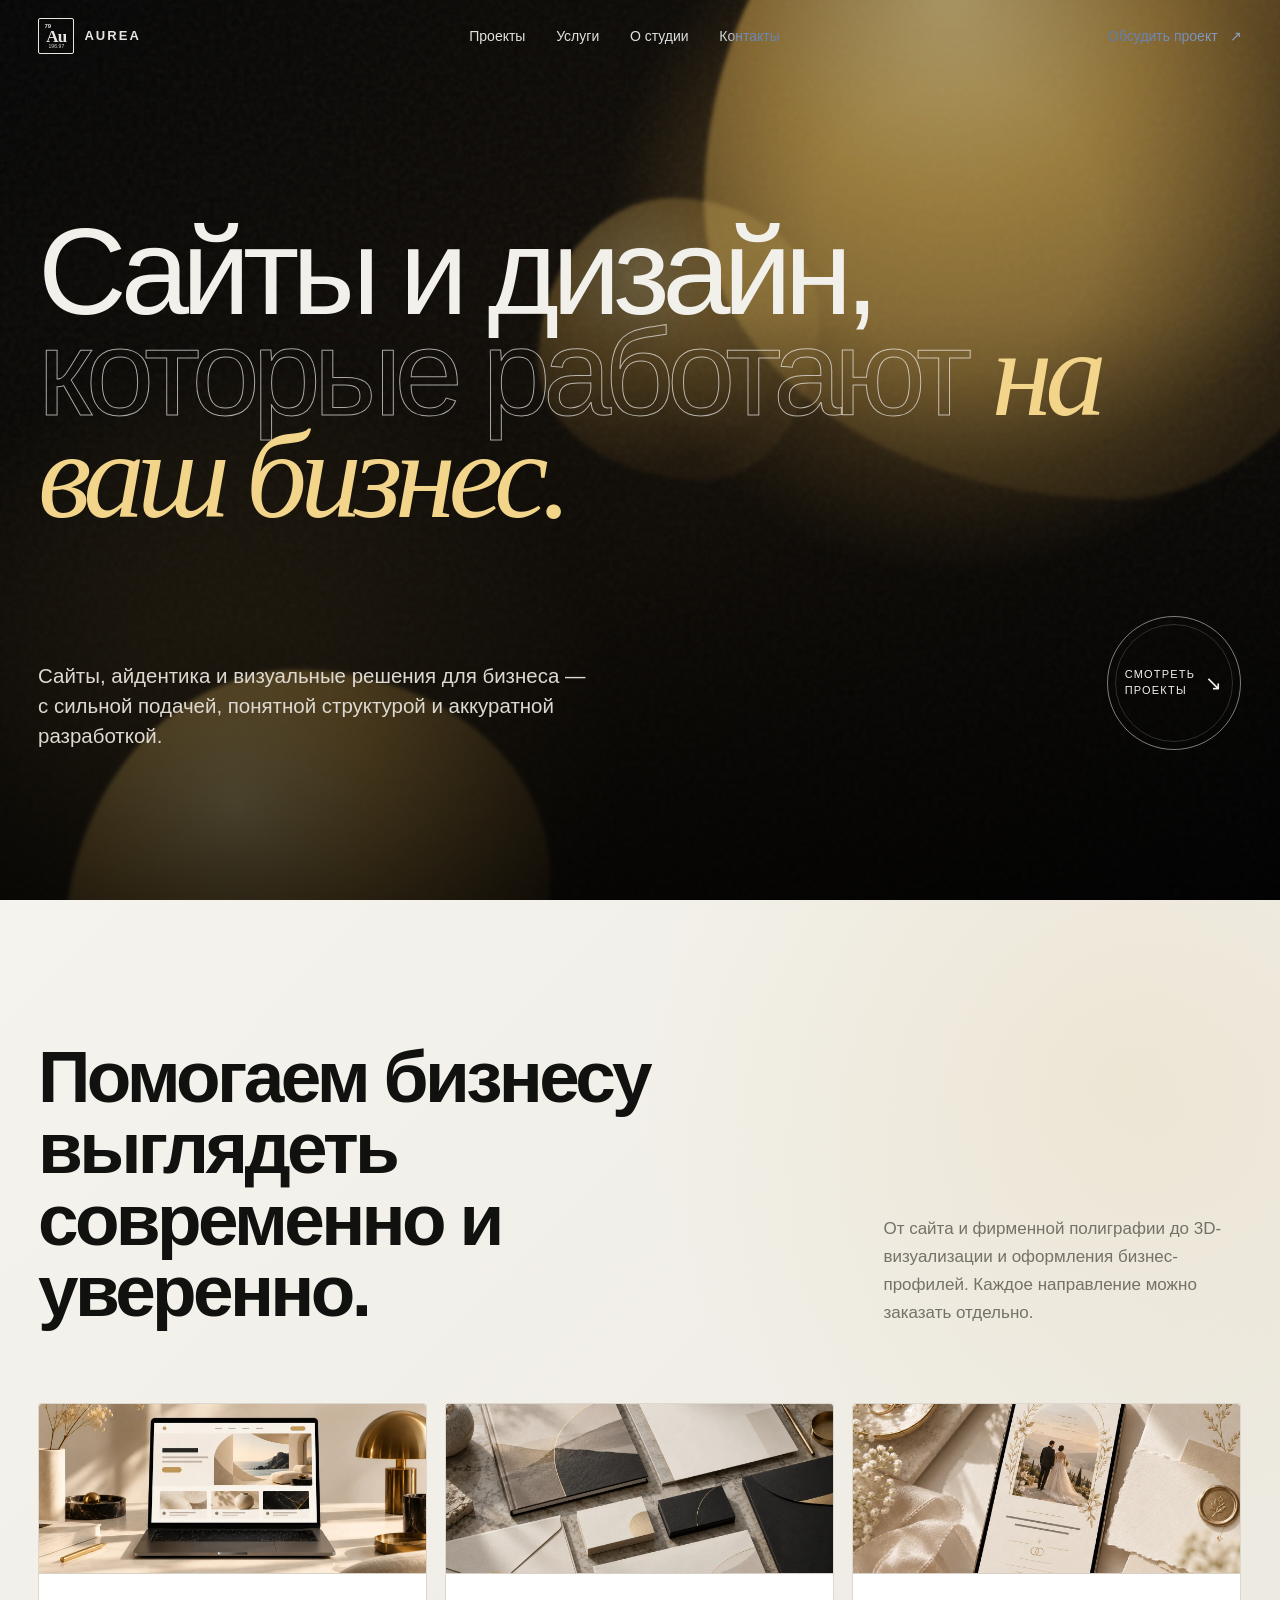
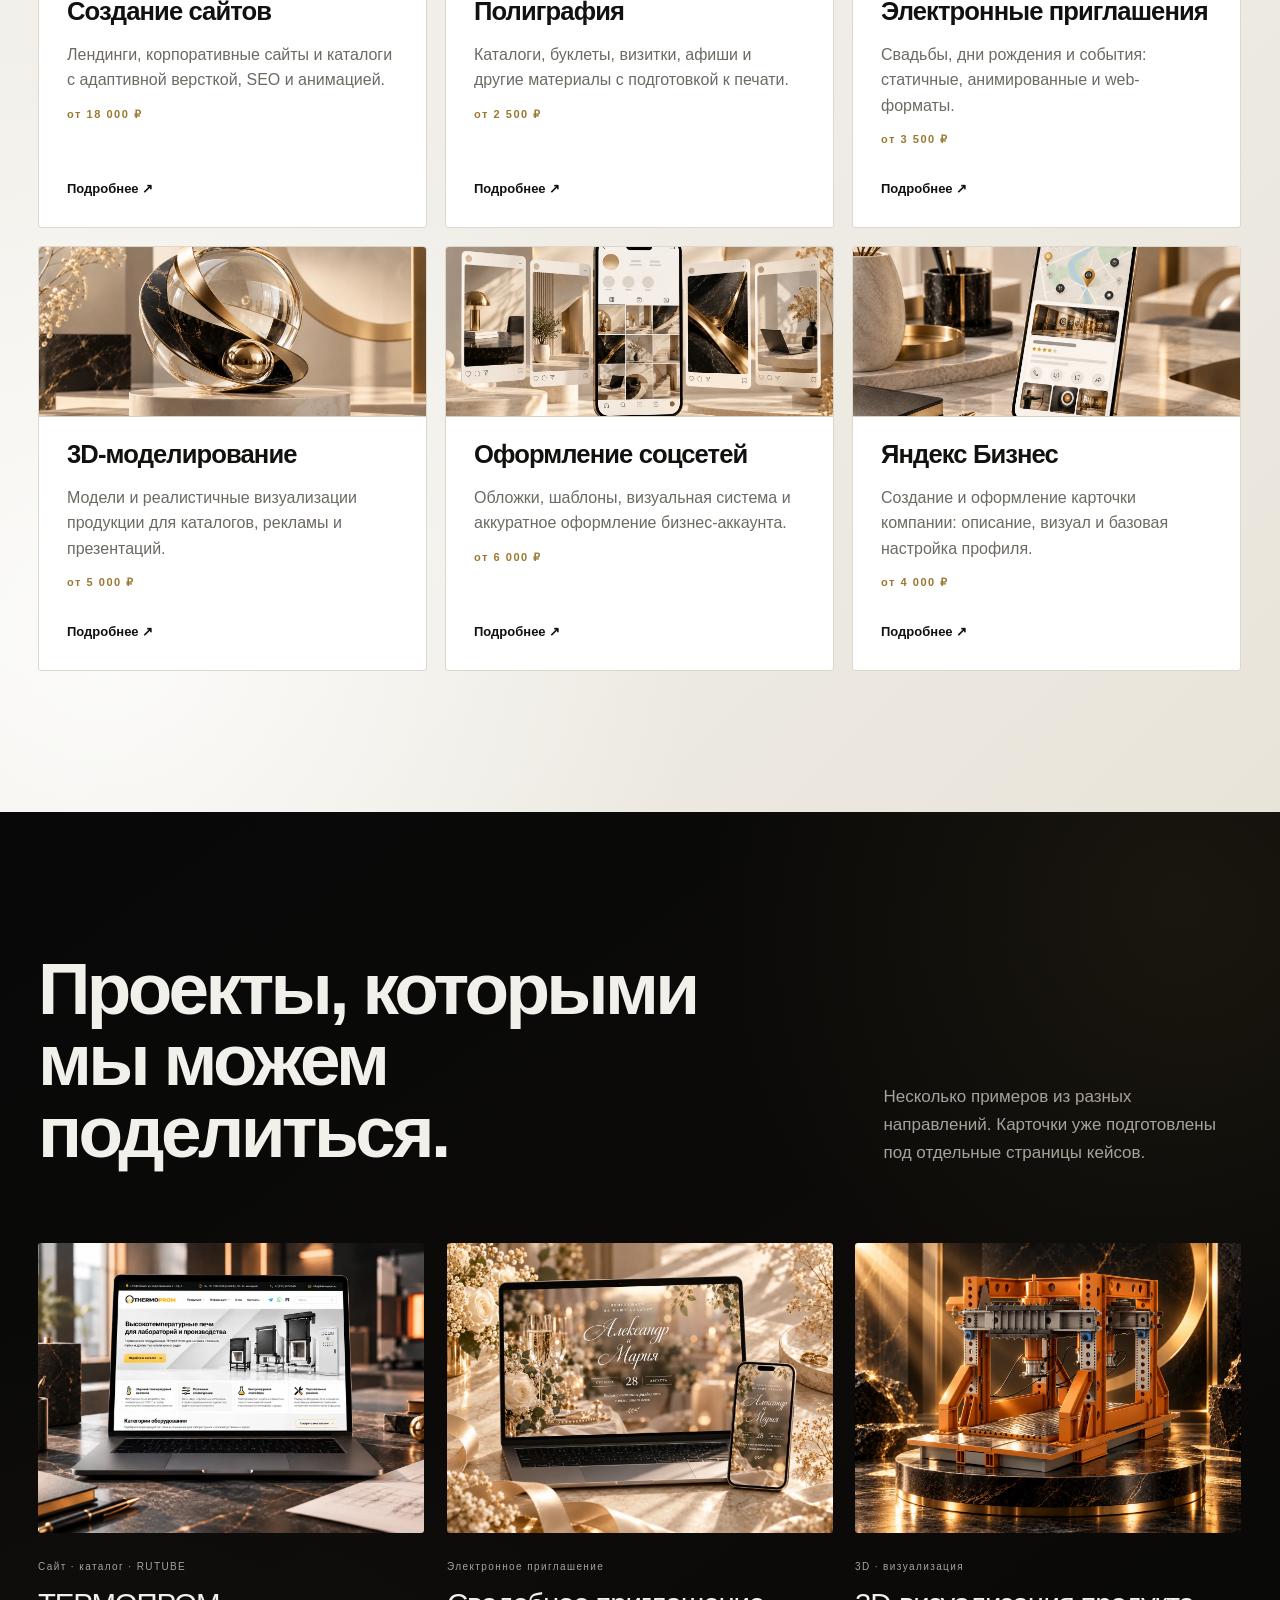
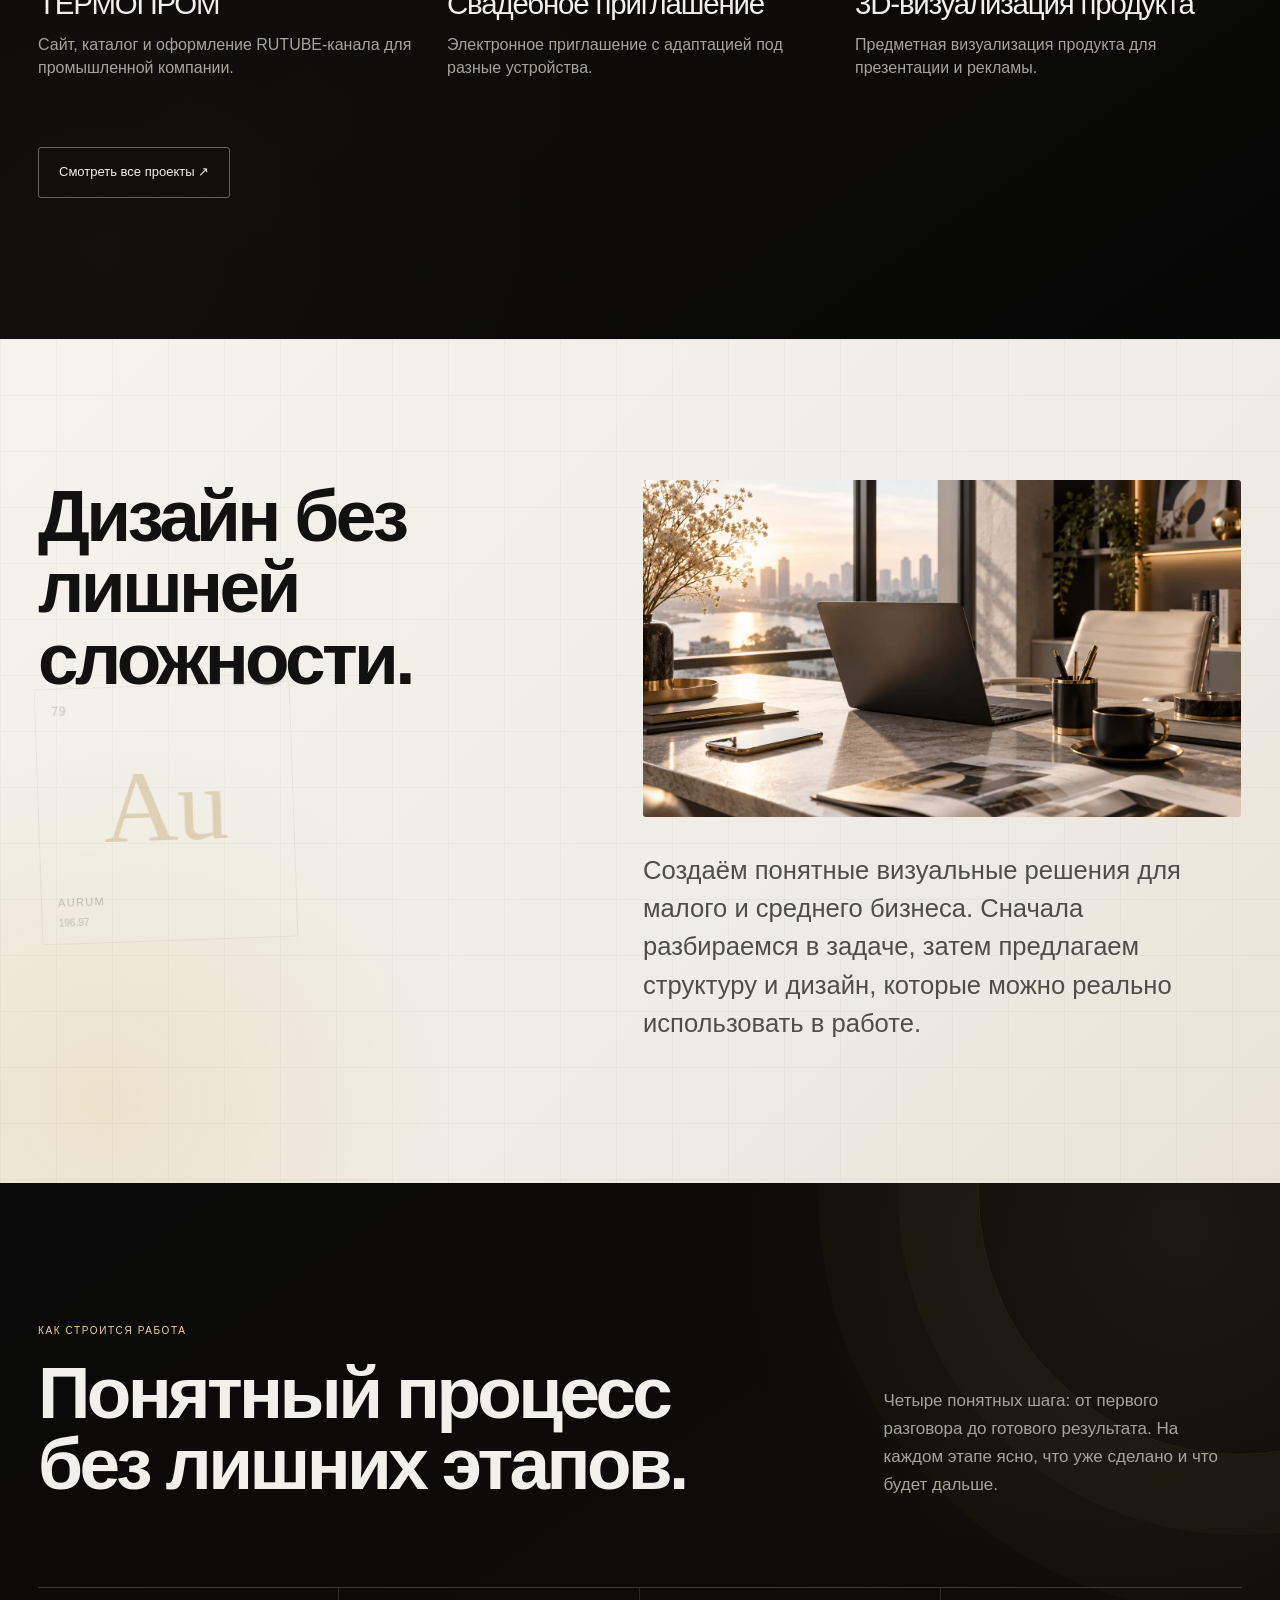
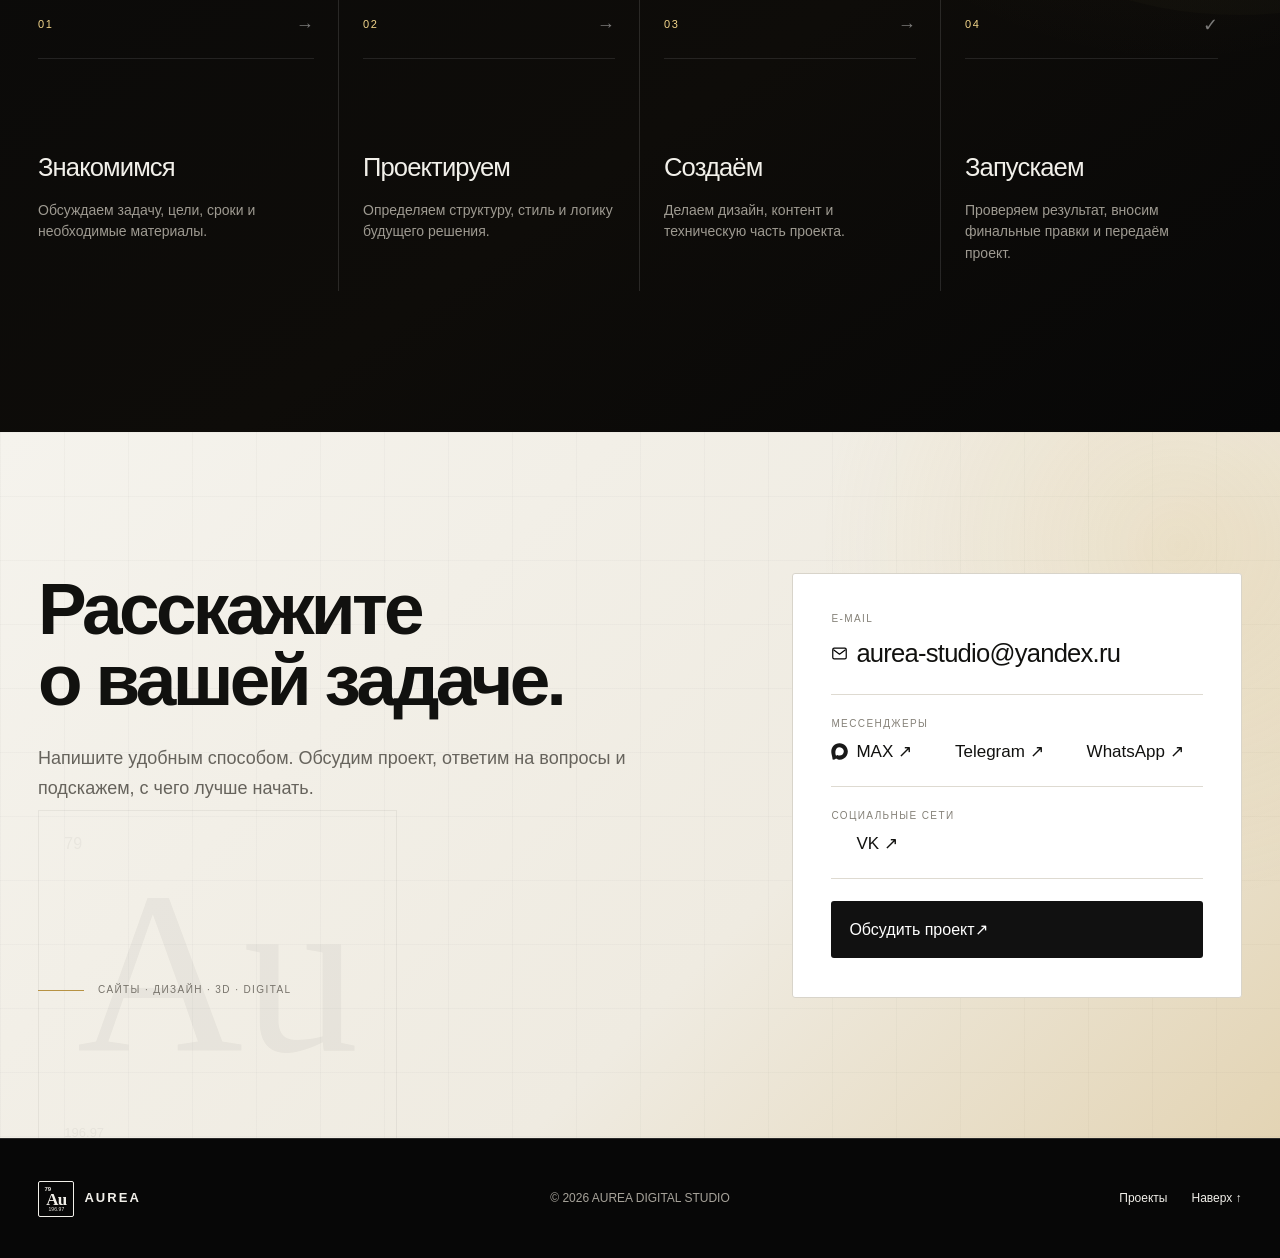
==== commit 640f7974: "Изменения Регины" ====
--- a/index.html
+++ b/index.html
@@ -1,268 +1,224 @@
-<!doctype html>
+<!DOCTYPE html>
+
 <html lang="ru">
+<head>
+<meta charset="utf-8"/>
+<meta content="width=device-width, initial-scale=1, viewport-fit=cover" name="viewport"/>
+<title>AUREA Studio — создание сайтов и дизайн для бизнеса</title>
+<meta content="AUREA Studio создаёт сайты и визуальные решения для бизнеса: полиграфия, электронные приглашения, 3D-визуализация, оформление соцсетей и Яндекс Бизнес. Работаем по России." name="description"/>
+<meta content="#070707" name="theme-color"/>
+<meta content="dark" name="color-scheme"/>
+<meta content="website" property="og:type"/>
+<meta content="AUREA Studio — создание сайтов и дизайн для бизнеса" property="og:title"/>
+<meta content="AUREA Studio создаёт сайты и визуальные решения для бизнеса: полиграфия, электронные приглашения, 3D-визуализация, оформление соцсетей и Яндекс Бизнес. Работаем по России." property="og:description"/>
+<meta content="assets/img/og-preview.svg" property="og:image"/>
+<link href="assets/img/favicon.svg" rel="icon" type="image/svg+xml"/>
+<link href="assets/css/style.css" rel="stylesheet"/>
 
-<head>
-  <meta charset="utf-8">
-  <meta name="viewport" content="width=device-width, initial-scale=1, viewport-fit=cover">
-  <title>AUREA — сайты, дизайн и digital для бизнеса</title>
-  <meta name="description"
-    content="AUREA — digital-студия: сайты, полиграфия, электронные приглашения, 3D-визуализация, оформление соцсетей и Яндекс Бизнес.">
-  <meta name="theme-color" content="#070707">
-  <meta name="color-scheme" content="dark">
-  <meta property="og:type" content="website">
-  <meta property="og:title" content="AUREA — digital-студия">
-  <meta property="og:description"
-    content="Создаём сайты и визуальные решения, которые помогают бизнесу выглядеть сильнее.">
-  <meta property="og:image" content="assets/img/og-preview.svg">
-  <link rel="icon" href="assets/img/favicon.svg" type="image/svg+xml">
-  <link rel="stylesheet" href="assets/css/style.css">
-  <script type="application/ld+json">
-  {"@context":"https://schema.org","@type":"ProfessionalService","name":"AUREA","description":"Digital-студия: сайты, полиграфия, электронные приглашения, 3D, соцсети и Яндекс Бизнес.","areaServed":"RU"}
-  </script>
-</head>
-
+<meta content="index,follow,max-image-preview:large" name="robots"/><link href="https://aurea-studio.ru/" rel="canonical"/><meta content="https://aurea-studio.ru/" property="og:url"/><meta content="summary_large_image" name="twitter:card"/><meta content="AUREA Studio — создание сайтов и дизайн для бизнеса" name="twitter:title"/><meta content="AUREA Studio создаёт сайты и визуальные решения для бизнеса: полиграфия, электронные приглашения, 3D-визуализация, оформление соцсетей и Яндекс Бизнес. Работаем по России." name="twitter:description"/><script type="application/ld+json">{"@context": "https://schema.org", "@type": "ProfessionalService", "name": "AUREA Studio", "url": "https://aurea-studio.ru/", "email": "aurea-studio@yandex.ru", "areaServed": "RU", "description": "Создание сайтов и визуальных решений для бизнеса.", "sameAs": ["https://max.ru/u/f9LHodD0cOLTpvY_vPNzR1IlNoJ5dlpJhFC0Rj6dSAn1SffNjNQGdJFPYkQ", "https://t.me/aurea_studio_ru", "https://vk.ru/aurea_studio"], "contactPoint": {"@type": "ContactPoint", "telephone": "+7-987-017-74-26", "contactType": "customer service", "availableLanguage": "Russian"}}</script></head>
 <body>
-  <a class="skip-link" href="#main">Перейти к содержанию</a>
-  <div class="scroll-progress" aria-hidden="true"><span></span></div>
-
-  <header class="site-header" data-header>
-    <a class="brand" href="#top" aria-label="AUREA — на главную">
-      <span class="brand-mark periodic-mark" aria-hidden="true"><span class="atomic-number">79</span><span class="element-symbol">Au</span><span class="atomic-mass">196.97</span></span>
-      <span>AUREA</span>
-    </a>
-    <nav class="desktop-nav" aria-label="Основная навигация">
-      <a href="#projects">Проекты</a>
-      <a href="#services">Услуги</a>
-      <a href="#about">О студии</a>
-      <a href="#contact">Контакты</a>
-    </nav>
-    <a class="brief-link" href="#contact">Обсудить проект <span>↗</span></a>
-    <button class="menu-toggle" type="button" aria-label="Открыть меню" aria-expanded="false"
-      aria-controls="mobile-menu">
-      <span></span><span></span>
-    </button>
-  </header>
-
-  <div class="mobile-menu" id="mobile-menu" aria-hidden="true">
-    <div class="mobile-menu-inner">
-      <a href="#projects">Проекты</a>
-      <a href="#services">Услуги</a>
-      <a href="#about">О студии</a>
-      <a href="#contact">Контакты</a>
-      <p>Сайты · дизайн · 3D · digital</p>
-    </div>
-  </div>
-
-  <main id="main">
-    <section class="hero" id="top" aria-labelledby="hero-title">
-      <video class="hero-video" autoplay muted loop playsinline preload="metadata" poster="assets/img/hero-poster.svg"
-        aria-hidden="true">
-        <source src="assets/video/gold-liquid.mp4" type="video/mp4">
-      </video>
-      <div class="liquid-fallback" aria-hidden="true"><span></span><span></span><span></span></div>
-      <div class="hero-grain" aria-hidden="true"></div>
-      <div class="hero-shade" aria-hidden="true"></div>
-
-      <div class="hero-content shell">
-        <h1 id="hero-title" class="hero-title reveal">
-          Создаём digital,
-          <span class="outline">который хочется</span>
-          <em>рассматривать.</em>
-        </h1>
-        <div class="hero-bottom reveal">
-          <p>Сайты, айдентика и визуальные решения для бизнеса — с сильной подачей, понятной структурой и аккуратной
+<a class="skip-link" href="#main">Перейти к содержанию</a>
+<div aria-hidden="true" class="scroll-progress"><span></span></div>
+<header class="site-header" data-header="">
+<a aria-label="AUREA — на главную" class="brand" href="#top">
+<span aria-hidden="true" class="brand-mark periodic-mark"><span class="atomic-number">79</span><span class="element-symbol">Au</span><span class="atomic-mass">196.97</span></span>
+<span>AUREA</span>
+</a>
+<nav aria-label="Основная навигация" class="desktop-nav">
+<a href="#projects">Проекты</a>
+<a href="#services">Услуги</a>
+<a href="#about">О студии</a>
+<a href="#contact">Контакты</a>
+</nav>
+<a class="brief-link" href="#contact">Обсудить проект <span>↗</span></a>
+<button aria-controls="mobile-menu" aria-expanded="false" aria-label="Открыть меню" class="menu-toggle" type="button">
+<span></span><span></span>
+</button>
+</header>
+<div aria-hidden="true" class="mobile-menu" id="mobile-menu">
+<div class="mobile-menu-inner">
+<a href="#projects">Проекты</a>
+<a href="#services">Услуги</a>
+<a href="#about">О студии</a>
+<a href="#contact">Контакты</a>
+<p>Сайты · дизайн · 3D · digital</p>
+</div>
+</div>
+<main id="main">
+<section aria-labelledby="hero-title" class="hero" id="top">
+<video aria-hidden="true" autoplay="" class="hero-video" loop="" muted="" playsinline="" poster="assets/img/hero-poster.svg" preload="metadata">
+<source src="assets/video/gold-liquid.mp4" type="video/mp4"/>
+</video>
+<div aria-hidden="true" class="liquid-fallback"><span></span><span></span><span></span></div>
+<div aria-hidden="true" class="hero-grain"></div>
+<div aria-hidden="true" class="hero-shade"></div>
+<div class="hero-content shell">
+<h1 class="hero-title reveal" id="hero-title">Сайты и дизайн, <span class="outline">которые работают</span> <em>на ваш бизнес.</em></h1>
+<div class="hero-bottom reveal">
+<p>Сайты, айдентика и визуальные решения для бизнеса — с сильной подачей, понятной структурой и аккуратной
             разработкой.</p>
-          <a class="round-cta magnetic" href="#projects"
-            aria-label="Смотреть проекты"><span>Смотреть<br>проекты</span><b>↘</b></a>
-        </div>
-      </div>
-    </section>
-
-    <section class="services section section-light" id="services" aria-labelledby="services-title">
-      <div class="shell">
-        <div class="simple-heading reveal">
-          <div>
-            <h2 id="services-title">Помогаем бизнесу выглядеть<br>современно и уверенно.</h2>
-          </div>
-          <p>От сайта и фирменной полиграфии до 3D-визуализации и оформления бизнес-профилей. Каждое направление можно
+<a aria-label="Смотреть проекты" class="round-cta magnetic" href="#projects"><span>Смотреть<br/>проекты</span><b>↘</b></a>
+</div>
+</div>
+</section>
+<section aria-labelledby="services-title" class="services section section-light" id="services">
+<div class="shell">
+<div class="simple-heading reveal">
+<div>
+<h2 id="services-title">Помогаем бизнесу выглядеть<br/>современно и уверенно.</h2>
+</div>
+<p>От сайта и фирменной полиграфии до 3D-визуализации и оформления бизнес-профилей. Каждое направление можно
             заказать отдельно.</p>
-        </div>
-        <div class="service-cards">
-          <a class="service-card reveal" href="#contact"><img class="card-image-placeholder"
-              src="assets/img/service-web.webp"
-              alt="Промпт: премиальный ноутбук с открытым современным сайтом на светлом минималистичном столе, кремовый фон, чёрные и золотистые акценты, editorial product photography, без текста">
-            <h3>Создание сайтов</h3>
-            <p>Лендинги, корпоративные сайты и каталоги с адаптивной версткой, SEO и анимацией.</p><b>Подробнее ↗</b>
-          </a>
-          <a class="service-card reveal" href="#contact"><img class="card-image-placeholder"
-              src="assets/img/service-print.webp"
-              alt="Промпт: премиальная полиграфия — визитки, каталог и фирменные материалы на каменной поверхности, светлая нейтральная палитра, чёрный и приглушённый золотой, аккуратная предметная съёмка, без текста">
-            <h3>Полиграфия</h3>
-            <p>Каталоги, буклеты, визитки, афиши и другие материалы с подготовкой к печати.</p><b>Подробнее ↗</b>
-          </a>
-          <a class="service-card reveal" href="#contact"><img class="card-image-placeholder"
-              src="assets/img/service-invite.webp"
-              alt="Промпт: смартфон с элегантным электронным приглашением на свадьбу, премиальная светлая композиция, тонкие золотистые детали, современный минимализм, без читаемого текста">
-            <h3>Электронные приглашения</h3>
-            <p>Свадьбы, дни рождения и события: статичные, анимированные и web-форматы.</p><b>Подробнее ↗</b>
-          </a>
-          <a class="service-card reveal" href="#contact"><img class="card-image-placeholder"
-              src="assets/img/service-3d.webp"
-              alt="Промпт: абстрактный премиальный 3D-объект из стекла и металла на нейтральном пьедестале, мягкий студийный свет, чёрные и золотистые акценты, photorealistic CGI, без текста">
-            <h3>3D-моделирование</h3>
-            <p>Модели и реалистичные визуализации продукции для каталогов, рекламы и презентаций.</p><b>Подробнее ↗</b>
-          </a>
-          <a class="service-card reveal" href="#contact"><img class="card-image-placeholder"
-              src="assets/img/service-social.webp"
-              alt="Промпт: современный смартфон и набор минималистичных экранов социальных сетей в едином фирменном стиле, светлый фон, графитовые и золотистые детали, без логотипов и текста">
-            <h3>Оформление соцсетей</h3>
-            <p>Обложки, шаблоны, визуальная система и аккуратное оформление бизнес-аккаунта.</p><b>Подробнее ↗</b>
-          </a>
-          <a class="service-card reveal" href="#contact"><img class="card-image-placeholder"
-              src="assets/img/service-yandex.webp"
-              alt="Промпт: смартфон с карточкой локального бизнеса на карте, современный интерфейс без брендов и читаемого текста, премиальная предметная сцена, светлый фон, чёрные и золотистые акценты">
-            <h3>Яндекс Бизнес</h3>
-            <p>Создание и оформление карточки компании: описание, визуал и базовая настройка профиля.</p><b>Подробнее
+</div>
+<div class="service-cards">
+<a class="service-card reveal" href="services/web.html"><img alt="Промпт: премиальный ноутбук с открытым современным сайтом на светлом минималистичном столе, кремовый фон, чёрные и золотистые акценты, editorial product photography, без текста" class="card-image-placeholder" src="assets/img/service-web.webp"/>
+<h3>Создание сайтов</h3>
+<p>Лендинги, корпоративные сайты и каталоги с адаптивной версткой, SEO и анимацией.</p><span class="service-price">от 18 000 ₽</span><b>Подробнее ↗</b>
+</a>
+<a class="service-card reveal" href="services/print.html"><img alt="Промпт: премиальная полиграфия — визитки, каталог и фирменные материалы на каменной поверхности, светлая нейтральная палитра, чёрный и приглушённый золотой, аккуратная предметная съёмка, без текста" class="card-image-placeholder" src="assets/img/service-print.webp"/>
+<h3>Полиграфия</h3>
+<p>Каталоги, буклеты, визитки, афиши и другие материалы с подготовкой к печати.</p><span class="service-price">от 2 500 ₽</span><b>Подробнее ↗</b>
+</a>
+<a class="service-card reveal" href="services/invite.html"><img alt="Промпт: смартфон с элегантным электронным приглашением на свадьбу, премиальная светлая композиция, тонкие золотистые детали, современный минимализм, без читаемого текста" class="card-image-placeholder" src="assets/img/service-invite.webp"/>
+<h3>Электронные приглашения</h3>
+<p>Свадьбы, дни рождения и события: статичные, анимированные и web-форматы.</p><span class="service-price">от 3 500 ₽</span><b>Подробнее ↗</b>
+</a>
+<a class="service-card reveal" href="services/3d.html"><img alt="Промпт: абстрактный премиальный 3D-объект из стекла и металла на нейтральном пьедестале, мягкий студийный свет, чёрные и золотистые акценты, photorealistic CGI, без текста" class="card-image-placeholder" src="assets/img/service-3d.webp"/>
+<h3>3D-моделирование</h3>
+<p>Модели и реалистичные визуализации продукции для каталогов, рекламы и презентаций.</p><span class="service-price">от 5 000 ₽</span><b>Подробнее ↗</b>
+</a>
+<a class="service-card reveal" href="services/social.html"><img alt="Промпт: современный смартфон и набор минималистичных экранов социальных сетей в едином фирменном стиле, светлый фон, графитовые и золотистые детали, без логотипов и текста" class="card-image-placeholder" src="assets/img/service-social.webp"/>
+<h3>Оформление соцсетей</h3>
+<p>Обложки, шаблоны, визуальная система и аккуратное оформление бизнес-аккаунта.</p><span class="service-price">от 6 000 ₽</span><b>Подробнее ↗</b>
+</a>
+<a class="service-card reveal" href="services/yandex.html"><img alt="Промпт: смартфон с карточкой локального бизнеса на карте, современный интерфейс без брендов и читаемого текста, премиальная предметная сцена, светлый фон, чёрные и золотистые акценты" class="card-image-placeholder" src="assets/img/service-yandex.webp"/>
+<h3>Яндекс Бизнес</h3>
+<p>Создание и оформление карточки компании: описание, визуал и базовая настройка профиля.</p><span class="service-price">от 4 000 ₽</span><b>Подробнее
               ↗</b>
-          </a>
-        </div>
-      </div>
-    </section>
-
-    <section class="projects section section-dark" id="projects" aria-labelledby="projects-title">
-      <div class="shell">
-        <div class="simple-heading reveal">
-          <div>
-            <h2 id="projects-title">Проекты, которыми<br>мы можем поделиться.</h2>
-          </div>
-          <p>Несколько примеров из разных направлений. Карточки уже подготовлены под отдельные страницы кейсов.</p>
-        </div>
-        <div class="work-cards">
-          <a class="work-card reveal" href="#contact">
-            <div class="work-image"><img src="assets/img/case-thermoprom.webp"
-                alt="Промпт: экран ноутбука с современным корпоративным сайтом производителя промышленного оборудования, тёмная премиальная стилистика, металл, лабораторная печь, оранжево-золотистые акценты, реалистичный mockup, без читаемого текста"
-                loading="lazy"><span>Смотреть проект ↗</span></div>
-            <div class="work-copy"><small>Веб-сайт</small>
-              <h3>Корпоративный сайт</h3>
-              <p>Сайт и каталог для промышленной компании.</p>
-            </div>
-          </a>
-          <a class="work-card reveal" href="#contact">
-            <div class="work-image"><img src="assets/img/case-invite.webp"
-                alt="Промпт: элегантное свадебное электронное приглашение на экране или в печатном mockup, чёрно-белая фотография пары, светлая премиальная композиция, минимализм, без читаемого текста"
-                loading="lazy"><span>Смотреть проект ↗</span></div>
-            <div class="work-copy"><small>Электронное приглашение</small>
-              <h3>Digital Invitation</h3>
-              <p>Электронное приглашение с адаптацией под разные устройства.</p>
-            </div>
-          </a>
-          <a class="work-card reveal" href="#contact">
-            <div class="work-image"><img src="assets/img/case-3d.webp"
-                alt="Промпт: премиальная 3D-визуализация продукта на тёмном каменном фоне, золотистое стекло или металл, драматичный студийный свет, luxury CGI advertising, без текста"
-                loading="lazy"><span>Смотреть проект ↗</span></div>
-            <div class="work-copy"><small>3D</small>
-              <h3>3D-визуализация</h3>
-              <p>Предметная визуализация продукта для презентации и рекламы.</p>
-            </div>
-          </a>
-        </div>
-        <div class="section-action reveal"><a class="button-outline" href="#contact">Обсудить похожий проект ↗</a></div>
-      </div>
-    </section>
-
-    <section class="about-simple section section-light" id="about" aria-labelledby="about-title">
-      <div class="shell about-simple-grid">
-        <div class="about-heading reveal">
-          <h2 id="about-title">Дизайн без лишней сложности.</h2>
-          <div class="about-au-tile" aria-hidden="true">
-            <span class="tile-number">79</span>
-            <strong>Au</strong>
-            <span class="tile-name">Aurum</span>
-            <span class="tile-mass">196.97</span>
-          </div>
-        </div>
-        <div class="about-simple-copy reveal">
-          <img class="about-image-placeholder" src="assets/img/about-studio.webp"
-            alt="Минималистичное рабочее пространство digital-студии у большого окна, тёмный ноутбук на столе, мягкий дневной свет, современный интерьер в кремовых, графитовых и золотистых оттенках">
-          <p>Создаём понятные визуальные решения для малого и среднего бизнеса. Сначала разбираемся в задаче, затем
+</a>
+</div>
+</div>
+</section>
+<section aria-labelledby="projects-title" class="projects section section-dark" id="projects">
+<div class="shell">
+<div class="simple-heading reveal">
+<div>
+<h2 id="projects-title">Проекты, которыми<br/>мы можем поделиться.</h2>
+</div>
+<p>Несколько примеров из разных направлений. Карточки уже подготовлены под отдельные страницы кейсов.</p>
+</div>
+<div class="work-cards">
+<a class="work-card reveal" href="cases/thermoprom.html">
+<div class="work-image"><img alt="Промпт: экран ноутбука с современным корпоративным сайтом производителя промышленного оборудования, тёмная премиальная стилистика, металл, лабораторная печь, оранжево-золотистые акценты, реалистичный mockup, без читаемого текста" loading="lazy" src="assets/img/case-thermoprom.webp"/><span>Смотреть проект ↗</span></div>
+<div class="work-copy"><small>Сайт · каталог · RUTUBE</small>
+<h3>ТЕРМОПРОМ</h3>
+<p>Сайт, каталог и оформление RUTUBE-канала для промышленной компании.</p>
+</div>
+</a>
+<a class="work-card reveal" href="cases/invitation.html">
+<div class="work-image"><img alt="Промпт: элегантное свадебное электронное приглашение на экране или в печатном mockup, чёрно-белая фотография пары, светлая премиальная композиция, минимализм, без читаемого текста" loading="lazy" src="assets/img/case-invite.webp"/><span>Смотреть проект ↗</span></div>
+<div class="work-copy"><small>Электронное приглашение</small>
+<h3>Свадебное приглашение</h3>
+<p>Электронное приглашение с адаптацией под разные устройства.</p>
+</div>
+</a>
+<a class="work-card reveal" href="cases/product-3d.html">
+<div class="work-image"><img alt="Промпт: премиальная 3D-визуализация продукта на тёмном каменном фоне, золотистое стекло или металл, драматичный студийный свет, luxury CGI advertising, без текста" loading="lazy" src="assets/img/case-3d.webp"/><span>Смотреть проект ↗</span></div>
+<div class="work-copy"><small>3D · визуализация</small>
+<h3>3D-визуализация продукта</h3>
+<p>Предметная визуализация продукта для презентации и рекламы.</p>
+</div>
+</a>
+<div class="section-action reveal"><a class="button-outline" href="projects.html">Смотреть все проекты ↗</a></div>
+</div>
+</section>
+<section aria-labelledby="about-title" class="about-simple section section-light" id="about">
+<div class="shell about-simple-grid">
+<div class="about-heading reveal">
+<h2 id="about-title">Дизайн без лишней сложности.</h2>
+<div aria-hidden="true" class="about-au-tile">
+<span class="tile-number">79</span>
+<strong>Au</strong>
+<span class="tile-name">Aurum</span>
+<span class="tile-mass">196.97</span>
+</div>
+</div>
+<div class="about-simple-copy reveal">
+<img alt="Минималистичное рабочее пространство digital-студии у большого окна, тёмный ноутбук на столе, мягкий дневной свет, современный интерьер в кремовых, графитовых и золотистых оттенках" class="about-image-placeholder" src="assets/img/about-studio.webp"/>
+<p>Создаём понятные визуальные решения для малого и среднего бизнеса. Сначала разбираемся в задаче, затем
             предлагаем структуру и дизайн, которые можно реально использовать в работе.</p>
-        </div>
-      </div>
-    </section>
-
-    <section class="process-simple section section-dark" aria-labelledby="process-title">
-      <div class="shell">
-        <div class="process-intro reveal">
-          <div>
-            <p class="process-kicker">Как строится работа</p>
-            <h2 id="process-title">Понятный процесс<br>без лишних этапов.</h2>
-          </div>
-          <p>Четыре понятных шага: от первого разговора до готового результата. На каждом этапе ясно, что уже сделано и что будет дальше.</p>
-        </div>
-        <ol class="process-track">
-          <li class="process-step reveal">
-            <div class="process-step-head"><span>01</span><b aria-hidden="true">→</b></div>
-            <h3>Знакомимся</h3>
-            <p>Обсуждаем задачу, цели, сроки и необходимые материалы.</p>
-          </li>
-          <li class="process-step reveal">
-            <div class="process-step-head"><span>02</span><b aria-hidden="true">→</b></div>
-            <h3>Проектируем</h3>
-            <p>Определяем структуру, стиль и логику будущего решения.</p>
-          </li>
-          <li class="process-step reveal">
-            <div class="process-step-head"><span>03</span><b aria-hidden="true">→</b></div>
-            <h3>Создаём</h3>
-            <p>Делаем дизайн, контент и техническую часть проекта.</p>
-          </li>
-          <li class="process-step reveal">
-            <div class="process-step-head"><span>04</span><b aria-hidden="true">✓</b></div>
-            <h3>Запускаем</h3>
-            <p>Проверяем результат, вносим финальные правки и передаём проект.</p>
-          </li>
-        </ol>
-      </div>
-    </section>
-
-    <section class="contact-simple section section-light" id="contact" aria-labelledby="contact-title">
-      <div class="contact-bg-mark" aria-hidden="true"><span>79</span><strong>Au</strong><small>196.97</small></div>
-      <div class="shell contact-simple-grid">
-        <div class="contact-copy reveal">
-          <h2 id="contact-title">Расскажите<br>о вашей задаче.</h2>
-          <p class="contact-lead">Напишите удобным способом. Обсудим проект, ответим на вопросы и подскажем, с чего
+</div>
+</div>
+</section>
+<section aria-labelledby="process-title" class="process-simple section section-dark">
+<div class="shell">
+<div class="process-intro reveal">
+<div>
+<p class="process-kicker">Как строится работа</p>
+<h2 id="process-title">Понятный процесс<br/>без лишних этапов.</h2>
+</div>
+<p>Четыре понятных шага: от первого разговора до готового результата. На каждом этапе ясно, что уже сделано и что будет дальше.</p>
+</div>
+<ol class="process-track">
+<li class="process-step reveal">
+<div class="process-step-head"><span>01</span><b aria-hidden="true">→</b></div>
+<h3>Знакомимся</h3>
+<p>Обсуждаем задачу, цели, сроки и необходимые материалы.</p>
+</li>
+<li class="process-step reveal">
+<div class="process-step-head"><span>02</span><b aria-hidden="true">→</b></div>
+<h3>Проектируем</h3>
+<p>Определяем структуру, стиль и логику будущего решения.</p>
+</li>
+<li class="process-step reveal">
+<div class="process-step-head"><span>03</span><b aria-hidden="true">→</b></div>
+<h3>Создаём</h3>
+<p>Делаем дизайн, контент и техническую часть проекта.</p>
+</li>
+<li class="process-step reveal">
+<div class="process-step-head"><span>04</span><b aria-hidden="true">✓</b></div>
+<h3>Запускаем</h3>
+<p>Проверяем результат, вносим финальные правки и передаём проект.</p>
+</li>
+</ol>
+</div>
+</section>
+<section aria-labelledby="contact-title" class="contact-simple section section-light" id="contact">
+<div aria-hidden="true" class="contact-bg-mark"><span>79</span><strong>Au</strong><small>196.97</small></div>
+<div class="shell contact-simple-grid">
+<div class="contact-copy reveal">
+<h2 id="contact-title">Расскажите<br/>о вашей задаче.</h2>
+<p class="contact-lead">Напишите удобным способом. Обсудим проект, ответим на вопросы и подскажем, с чего
             лучше начать.</p>
-          <div class="contact-note" aria-hidden="true">
-            <span></span>
-            <p>Сайты · дизайн · 3D · digital</p>
-          </div>
-        </div>
-        <div class="contact-box reveal">
-          <div class="contact-line"><span>E-mail</span><a class="contact-link" href="mailto:hello@example.ru"><img class="contact-svg-icon" src="assets/img/icon-mail.svg" alt="" aria-hidden="true">hello@example.ru</a></div>
-          <div><span>Мессенджеры</span>
-            <p class="contact-socials">
-              <a class="contact-channel contact-channel--max" href="#"><img class="max-icon" src="assets/img/icon-max.svg" alt="" aria-hidden="true">MAX ↗</a>
-              <a class="contact-channel" href="#"><img src="https://cdn.jsdelivr.net/npm/simple-icons@v16/icons/telegram.svg" alt="" aria-hidden="true">Telegram ↗</a>
-              <a class="contact-channel" href="#"><img src="https://cdn.jsdelivr.net/npm/simple-icons@v16/icons/whatsapp.svg" alt="" aria-hidden="true">WhatsApp ↗</a>
-            </p>
-          </div>
-          <div><span>Социальные сети</span>
-            <p class="contact-socials"><a href="#"><img src="https://cdn.jsdelivr.net/npm/simple-icons@v16/icons/vk.svg" alt="" aria-hidden="true">VK ↗</a></p>
-          </div>
-          <a class="contact-button" href="mailto:hello@example.ru">Обсудить проект <span>↗</span></a>
-        </div>
-      </div>
-    </section>
-  </main>
-
-  <footer class="footer shell">
-    <a class="brand" href="#top"><span class="brand-mark periodic-mark" aria-hidden="true"><span class="atomic-number">79</span><span class="element-symbol">Au</span><span class="atomic-mass">196.97</span></span><span>AUREA</span></a>
-    <p>© 2026 AUREA DIGITAL STUDIO</p>
-    <div class="footer-links"><a class="footer-channel footer-channel--max" href="#"><img class="max-icon" src="assets/img/icon-max.svg" alt="" aria-hidden="true">MAX</a><a class="footer-channel" href="#"><img src="https://cdn.jsdelivr.net/npm/simple-icons@v16/icons/telegram.svg" alt="" aria-hidden="true">Telegram</a><a class="footer-channel" href="#"><img src="https://cdn.jsdelivr.net/npm/simple-icons@v16/icons/vk.svg" alt="" aria-hidden="true">VK</a><a href="#top">Наверх ↑</a></div>
-  </footer>
-
-  <script src="https://cdnjs.cloudflare.com/ajax/libs/gsap/3.12.5/gsap.min.js" defer></script>
-  <script src="https://cdnjs.cloudflare.com/ajax/libs/gsap/3.12.5/ScrollTrigger.min.js" defer></script>
-  <script src="assets/js/main.js" defer></script>
+<div aria-hidden="true" class="contact-note">
+<span></span>
+<p>Сайты · дизайн · 3D · digital</p>
+</div>
+</div>
+<div class="contact-box reveal">
+<div class="contact-line"><span>E-mail</span><a class="contact-link" href="mailto:aurea-studio@yandex.ru"><img alt="" aria-hidden="true" class="contact-svg-icon" src="assets/img/icon-mail.svg"/>aurea-studio@yandex.ru</a></div>
+<div><span>Мессенджеры</span>
+<p class="contact-socials">
+<a class="contact-channel contact-channel--max" href="https://max.ru/u/f9LHodD0cOLTpvY_vPNzR1IlNoJ5dlpJhFC0Rj6dSAn1SffNjNQGdJFPYkQ" rel="noopener noreferrer" target="_blank"><img alt="" aria-hidden="true" class="max-icon" src="assets/img/icon-max.svg"/>MAX ↗</a>
+<a class="contact-channel" href="https://t.me/aurea_studio_ru" rel="noopener noreferrer" target="_blank"><img alt="" aria-hidden="true" src="https://cdn.jsdelivr.net/npm/simple-icons@v16/icons/telegram.svg"/>Telegram ↗</a>
+<a class="contact-channel" href="https://wa.me/79870177426" rel="noopener noreferrer" target="_blank"><img alt="" aria-hidden="true" src="https://cdn.jsdelivr.net/npm/simple-icons@v16/icons/whatsapp.svg"/>WhatsApp ↗</a>
+</p>
+</div>
+<div><span>Социальные сети</span>
+<p class="contact-socials"><a href="https://vk.ru/aurea_studio" rel="noopener noreferrer" target="_blank"><img alt="" aria-hidden="true" src="https://cdn.jsdelivr.net/npm/simple-icons@v16/icons/vk.svg"/>VK ↗</a></p>
+</div>
+<a class="contact-button" href="mailto:aurea-studio@yandex.ru">Обсудить проект↗</a>
+</div>
+</div>
+</section>
+</main>
+<footer class="footer shell">
+<a class="brand" href="#top"><span aria-hidden="true" class="brand-mark periodic-mark"><span class="atomic-number">79</span><span class="element-symbol">Au</span><span class="atomic-mass">196.97</span></span><span>AUREA</span></a>
+<p>© 2026 AUREA DIGITAL STUDIO</p>
+<div class="footer-links"><a href="projects.html">Проекты</a><a href="#top">Наверх ↑</a></div>
+</footer>
+<script defer="" src="https://cdnjs.cloudflare.com/ajax/libs/gsap/3.12.5/gsap.min.js"></script>
+<script defer="" src="https://cdnjs.cloudflare.com/ajax/libs/gsap/3.12.5/ScrollTrigger.min.js"></script>
+<script defer="" src="assets/js/main.js"></script>
 </body>
-
 </html>
--- a/assets/css/style.css
+++ b/assets/css/style.css
@@ -2182,3 +2182,45 @@
         animation-iteration-count: 1 !important;
     }
 }
+
+/* ===== Inner pages: services + projects ===== */
+.inner-hero,.case-hero,.projects-index-hero{padding:clamp(130px,14vw,210px) 0 clamp(70px,9vw,130px);min-height:72vh;display:flex;align-items:flex-end}
+.inner-hero-grid{display:grid;grid-template-columns:1.05fr .95fr;gap:clamp(32px,6vw,100px);align-items:end}.inner-hero h1,.case-hero h1,.projects-index-hero h1{font-size:clamp(58px,8vw,138px);line-height:.88;letter-spacing:-.065em;margin:18px 0 28px}.inner-hero p,.case-lead,.projects-index-hero .shell>p:last-child{max-width:720px;color:#bdb8ae;font-size:clamp(18px,2vw,26px);line-height:1.35}.inner-hero img{width:100%;aspect-ratio:1.1/1;object-fit:cover}.eyebrow{display:inline-block;font-size:12px;letter-spacing:.14em;text-transform:uppercase;color:var(--gold2)}.inner-hero-actions{display:flex;align-items:center;gap:24px;margin-top:36px}.inner-hero-actions>span{color:#d7d1c6}.button-gold{display:inline-flex;padding:15px 20px;background:var(--gold2);color:#0b0b0a;font-weight:650}.price-grid{display:grid;grid-template-columns:repeat(3,minmax(0,1fr));gap:16px;margin-top:54px}.price-card{border:1px solid rgba(17,17,15,.14);padding:clamp(24px,3vw,42px);min-height:330px;display:flex;flex-direction:column}.price-card small{letter-spacing:.12em;text-transform:uppercase;color:#6f6a61}.price-card strong{font-size:clamp(30px,3vw,48px);letter-spacing:-.05em;margin:26px 0 18px}.price-card p{color:#625e57}.price-card a{margin-top:auto;padding-top:28px;font-weight:650}.two-col-detail{display:grid;grid-template-columns:1fr 1fr;gap:clamp(36px,8vw,130px);align-items:start}.two-col-detail h2,.service-cta h2{font-size:clamp(42px,5.2vw,86px);line-height:.96;letter-spacing:-.055em;margin:14px 0}.feature-list{list-style:none;padding:0;margin:0;border-top:1px solid var(--line)}.feature-list li{padding:20px 0;border-bottom:1px solid var(--line);font-size:clamp(17px,1.5vw,22px)}.service-cta{display:grid;grid-template-columns:1.2fr .8fr;gap:clamp(36px,7vw,110px);align-items:end}.service-cta>div:last-child p{color:#6d6860;font-size:18px;margin:0 0 28px}.button-outline.dark{border-color:rgba(17,17,15,.35);color:#111}.projects-index-hero h1 span{color:#827d74}.projects-index-hero .shell>p:last-child{margin-top:34px}.project-list-grid{display:grid;gap:70px}.project-list-card{display:grid;grid-template-columns:1.35fr .65fr;gap:clamp(28px,5vw,80px);align-items:end}.project-list-card img{width:100%;aspect-ratio:16/10;object-fit:cover}.project-list-card small,.case-cat{letter-spacing:.12em;text-transform:uppercase;color:#857f75}.project-list-card h2{font-size:clamp(38px,5vw,76px);letter-spacing:-.055em;line-height:.95;margin:12px 0 20px}.project-list-card p{color:#6c675f;max-width:520px}.project-list-card strong{display:block;margin-top:32px}.case-hero .shell{position:relative}.case-hero h1{max-width:1200px}.case-cat{margin-top:50px}.case-price{display:flex;flex-direction:column;gap:6px;margin:42px 0}.case-price small{color:#8e887d}.case-price strong{font-size:clamp(28px,3vw,44px)}.case-hero img{width:100%;margin-top:38px;max-height:760px;object-fit:cover}.case-story{display:grid;gap:1px;background:rgba(17,17,15,.12)}.case-story>div{background:#f2f0ea;padding:clamp(34px,6vw,86px);display:grid;grid-template-columns:.28fr .72fr;gap:30px}.case-story h2{font-size:clamp(30px,4vw,60px);line-height:1.05;letter-spacing:-.045em;margin:0}.dark-list{border-color:rgba(17,17,15,.16)}.dark-list li{border-color:rgba(17,17,15,.16)}.light-cta>div:last-child p{color:#aaa49a}
+@media(max-width:900px){.inner-hero-grid,.two-col-detail,.service-cta,.project-list-card{grid-template-columns:1fr}.price-grid{grid-template-columns:1fr}.project-list-card{gap:22px}.case-story>div{grid-template-columns:1fr}.inner-hero{min-height:auto}.inner-hero img{max-height:520px}.project-list-grid{gap:54px}}
+@media(max-width:760px){.inner-hero,.case-hero,.projects-index-hero{padding-top:115px}.inner-hero h1,.case-hero h1,.projects-index-hero h1{font-size:clamp(46px,14vw,72px)}.inner-hero-actions{align-items:flex-start;flex-direction:column}.price-card{min-height:280px}.case-hero img{margin-top:22px}.project-list-grid{gap:46px}}
+
+/* ===== Service pages: portfolio projects ===== */
+.service-projects{border-top:1px solid rgba(17,17,15,.08)}
+.service-project-grid{display:grid;grid-template-columns:repeat(3,minmax(0,1fr));gap:16px;margin-top:54px}
+.service-project-card{border:1px solid rgba(17,17,15,.13);background:#f7f5ef;min-width:0;display:flex;flex-direction:column}
+.service-project-image{display:block;overflow:hidden;background:#e8e4dc;aspect-ratio:4/3}
+.service-project-image img{width:100%;height:100%;object-fit:cover;transition:transform .55s var(--ease)}
+.service-project-card:hover .service-project-image img{transform:scale(1.025)}
+.service-project-body{padding:clamp(22px,2.4vw,34px);display:flex;flex:1;flex-direction:column}
+.service-project-body small{letter-spacing:.12em;text-transform:uppercase;color:#817b70}
+.service-project-body h3{font-size:clamp(27px,2.6vw,40px);line-height:.98;letter-spacing:-.045em;margin:14px 0 16px}
+.service-project-body p{color:#69645c;line-height:1.55;margin:0 0 24px}
+.service-project-body strong{font-size:16px;margin-top:auto;padding-top:6px}
+.service-project-link{margin-top:24px;padding-top:18px;border-top:1px solid rgba(17,17,15,.12);font-weight:650}
+.service-projects-more{display:flex;justify-content:flex-end;margin-top:34px}
+@media(max-width:1050px){.service-project-grid{grid-template-columns:repeat(2,minmax(0,1fr))}.service-project-card:last-child{grid-column:1/-1;max-width:calc(50% - 8px)}}
+@media(max-width:760px){.service-project-grid{grid-template-columns:1fr;margin-top:34px}.service-project-card:last-child{grid-column:auto;max-width:none}.service-projects-more{justify-content:stretch}.service-projects-more a{width:100%;justify-content:center}}
+
+
+.service-price{display:block;margin-top:14px;font-size:14px;font-weight:700;letter-spacing:.02em;color:var(--gold,#b88a35)}
+
+/* Footer social icons and external case links */
+.footer-links .footer-channel{display:inline-flex;align-items:center;gap:7px}
+.footer-links .footer-channel img{width:16px;height:16px;object-fit:contain;display:block;color:currentColor;filter:none;opacity:.9}
+.footer-links .footer-channel--max img{filter:invert(1);opacity:.86}
+.case-external-links{display:flex;flex-wrap:wrap;gap:12px;margin:0 0 18px}
+.case-external-links .button-outline{min-width:150px;justify-content:center}
+@media(max-width:760px){.case-external-links{flex-direction:column}.case-external-links .button-outline{width:100%}}
+
+/* Thermoprom RUTUBE case showcase */
+.case-rutube-grid{display:grid;grid-template-columns:.42fr .58fr;gap:clamp(34px,6vw,96px);align-items:center}
+.case-rutube-copy h2{font-size:clamp(38px,4.8vw,76px);line-height:.98;letter-spacing:-.05em;margin:14px 0 24px}
+.case-rutube-copy>p:not(.process-kicker){color:#aaa49a;font-size:18px;line-height:1.6;margin:0 0 30px;max-width:620px}
+.case-rutube-media{overflow:hidden;border:1px solid rgba(255,255,255,.1);background:#0c0c0c}
+.case-rutube-media img{display:block;width:100%;height:auto}
+@media(max-width:900px){.case-rutube-grid{grid-template-columns:1fr}.case-rutube-media{order:-1}}
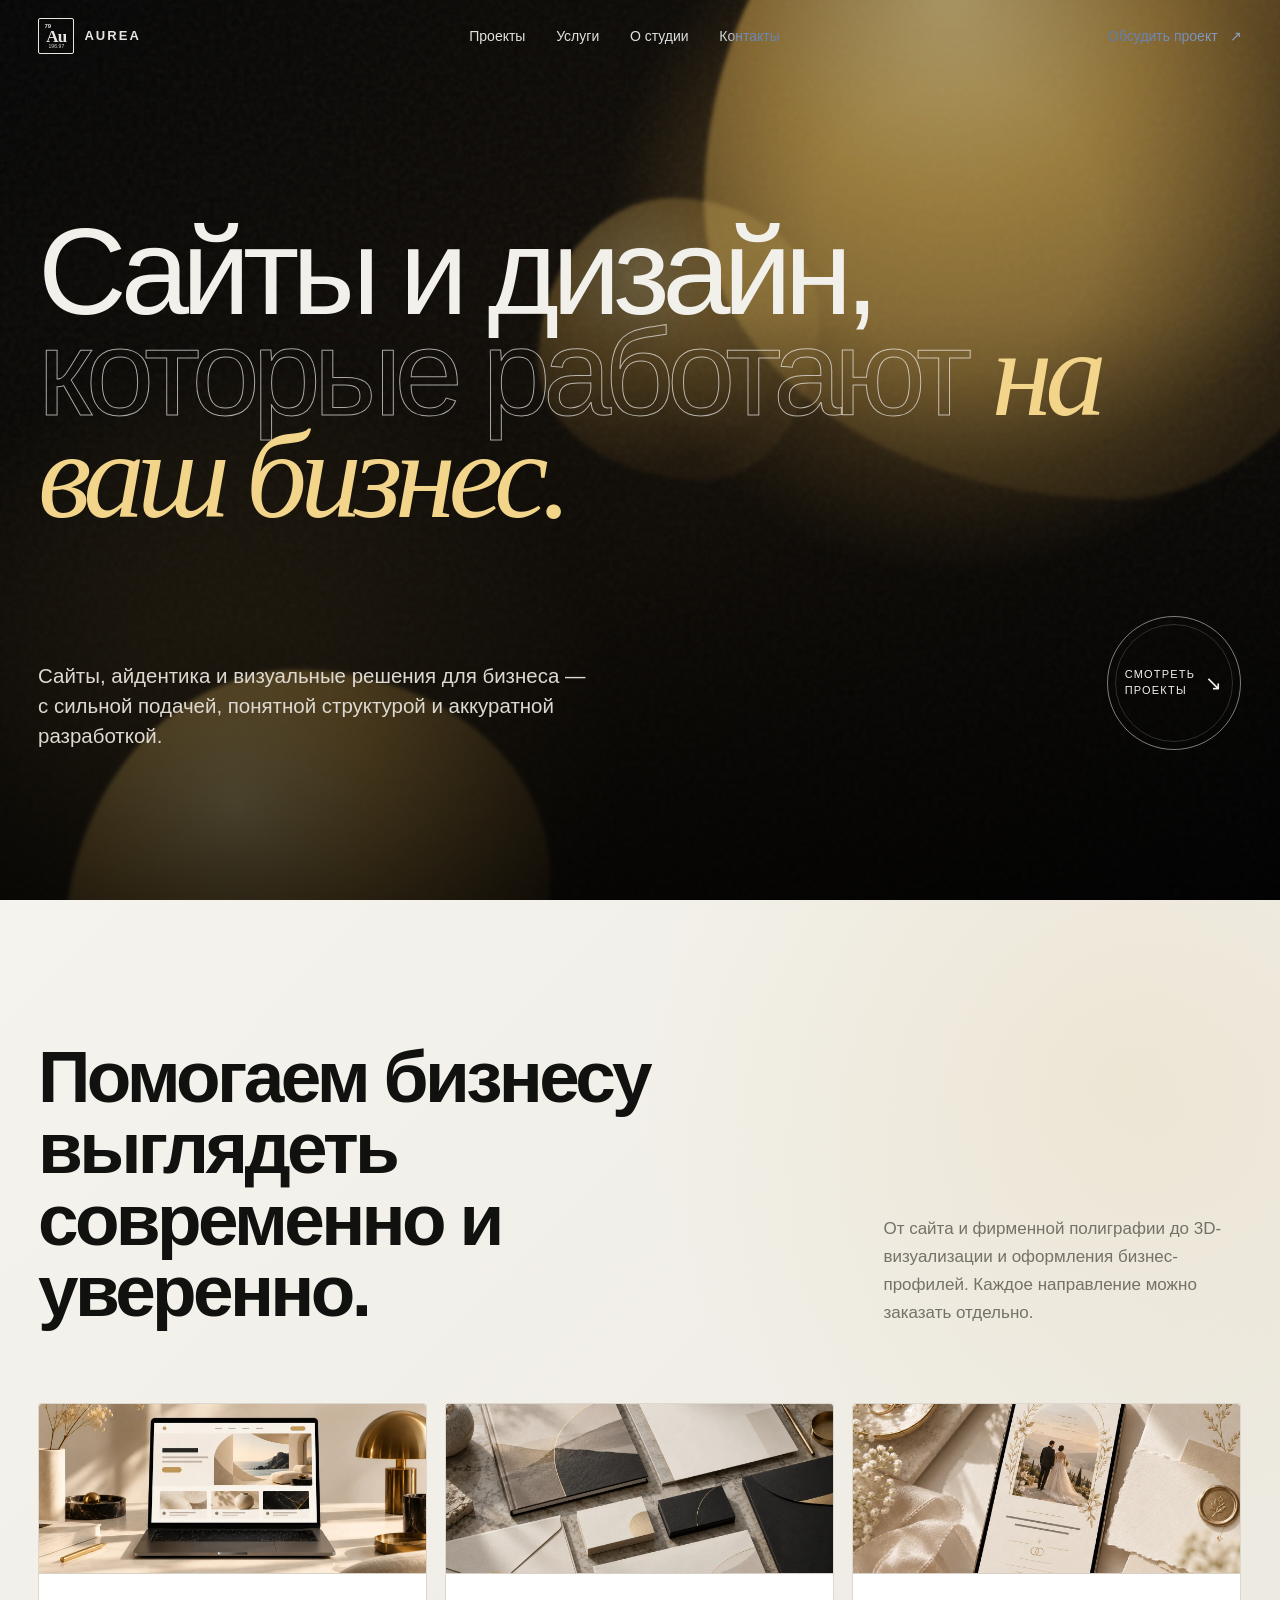
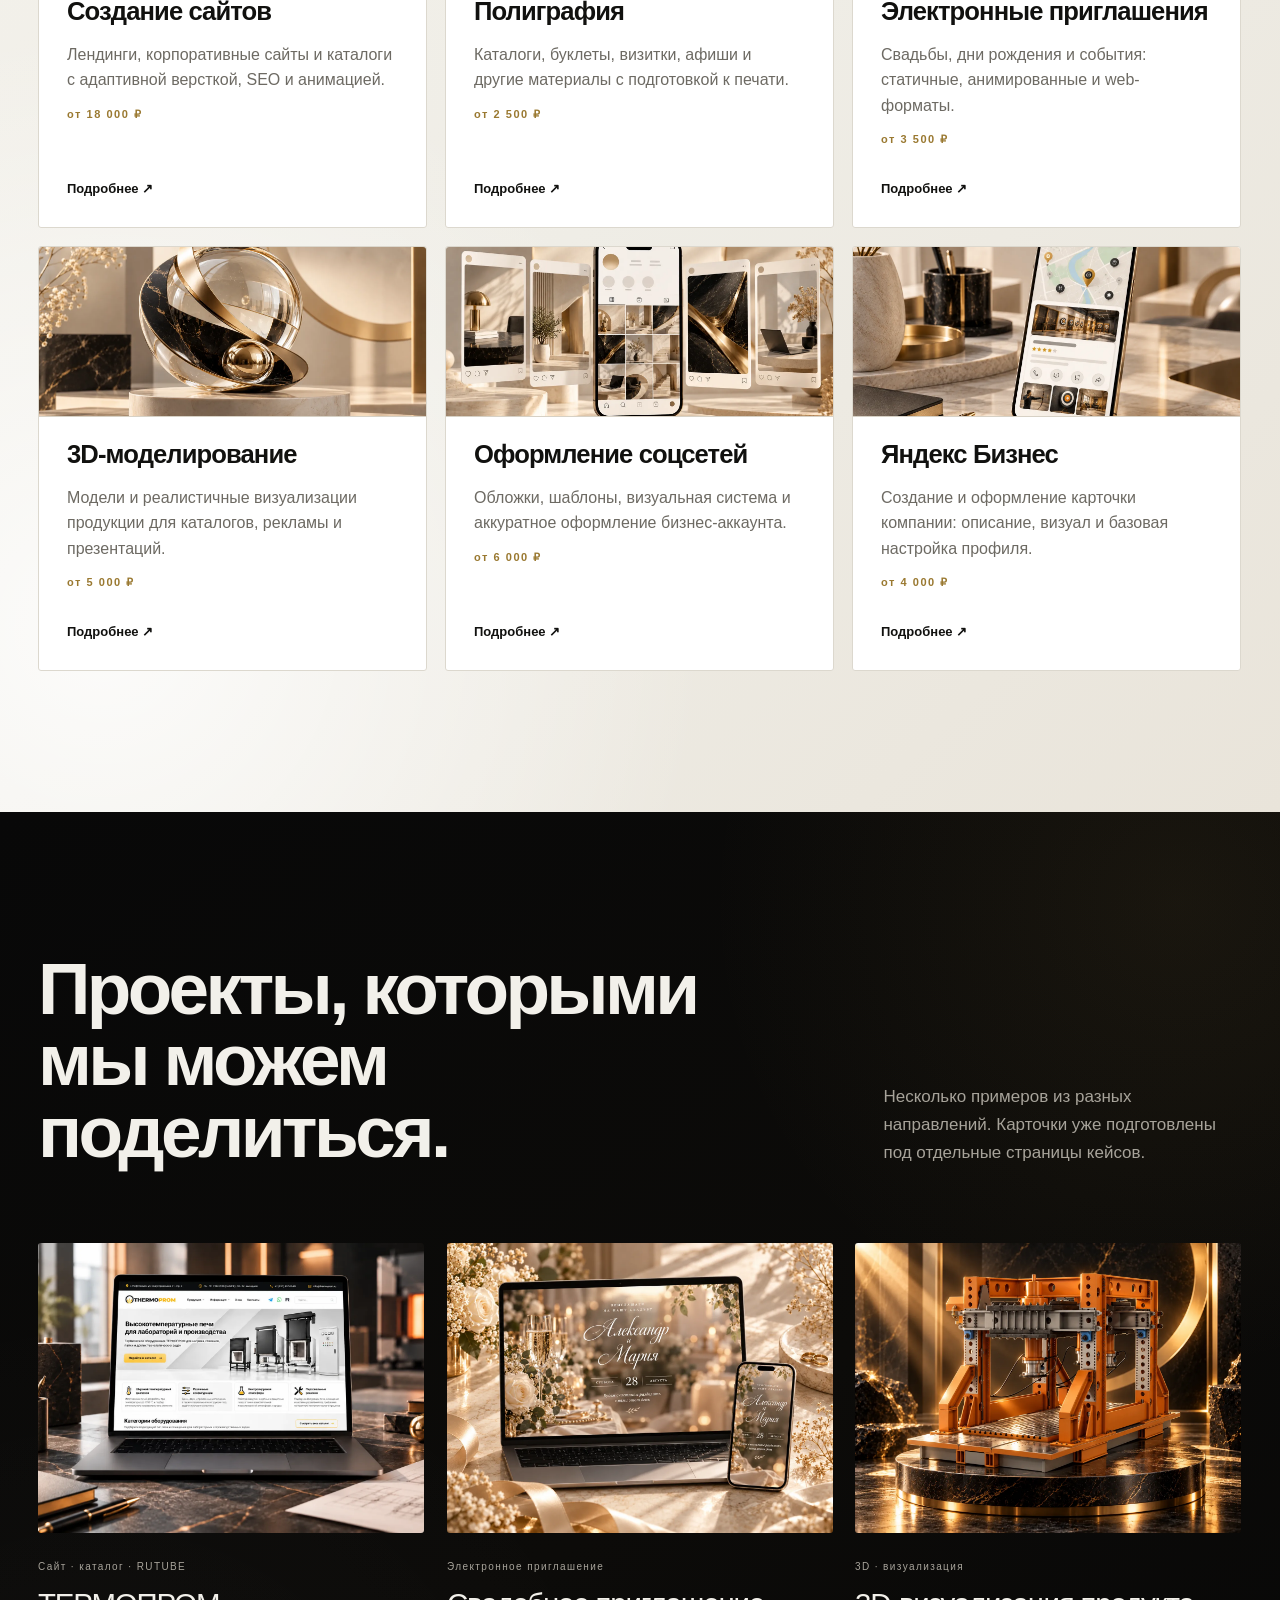
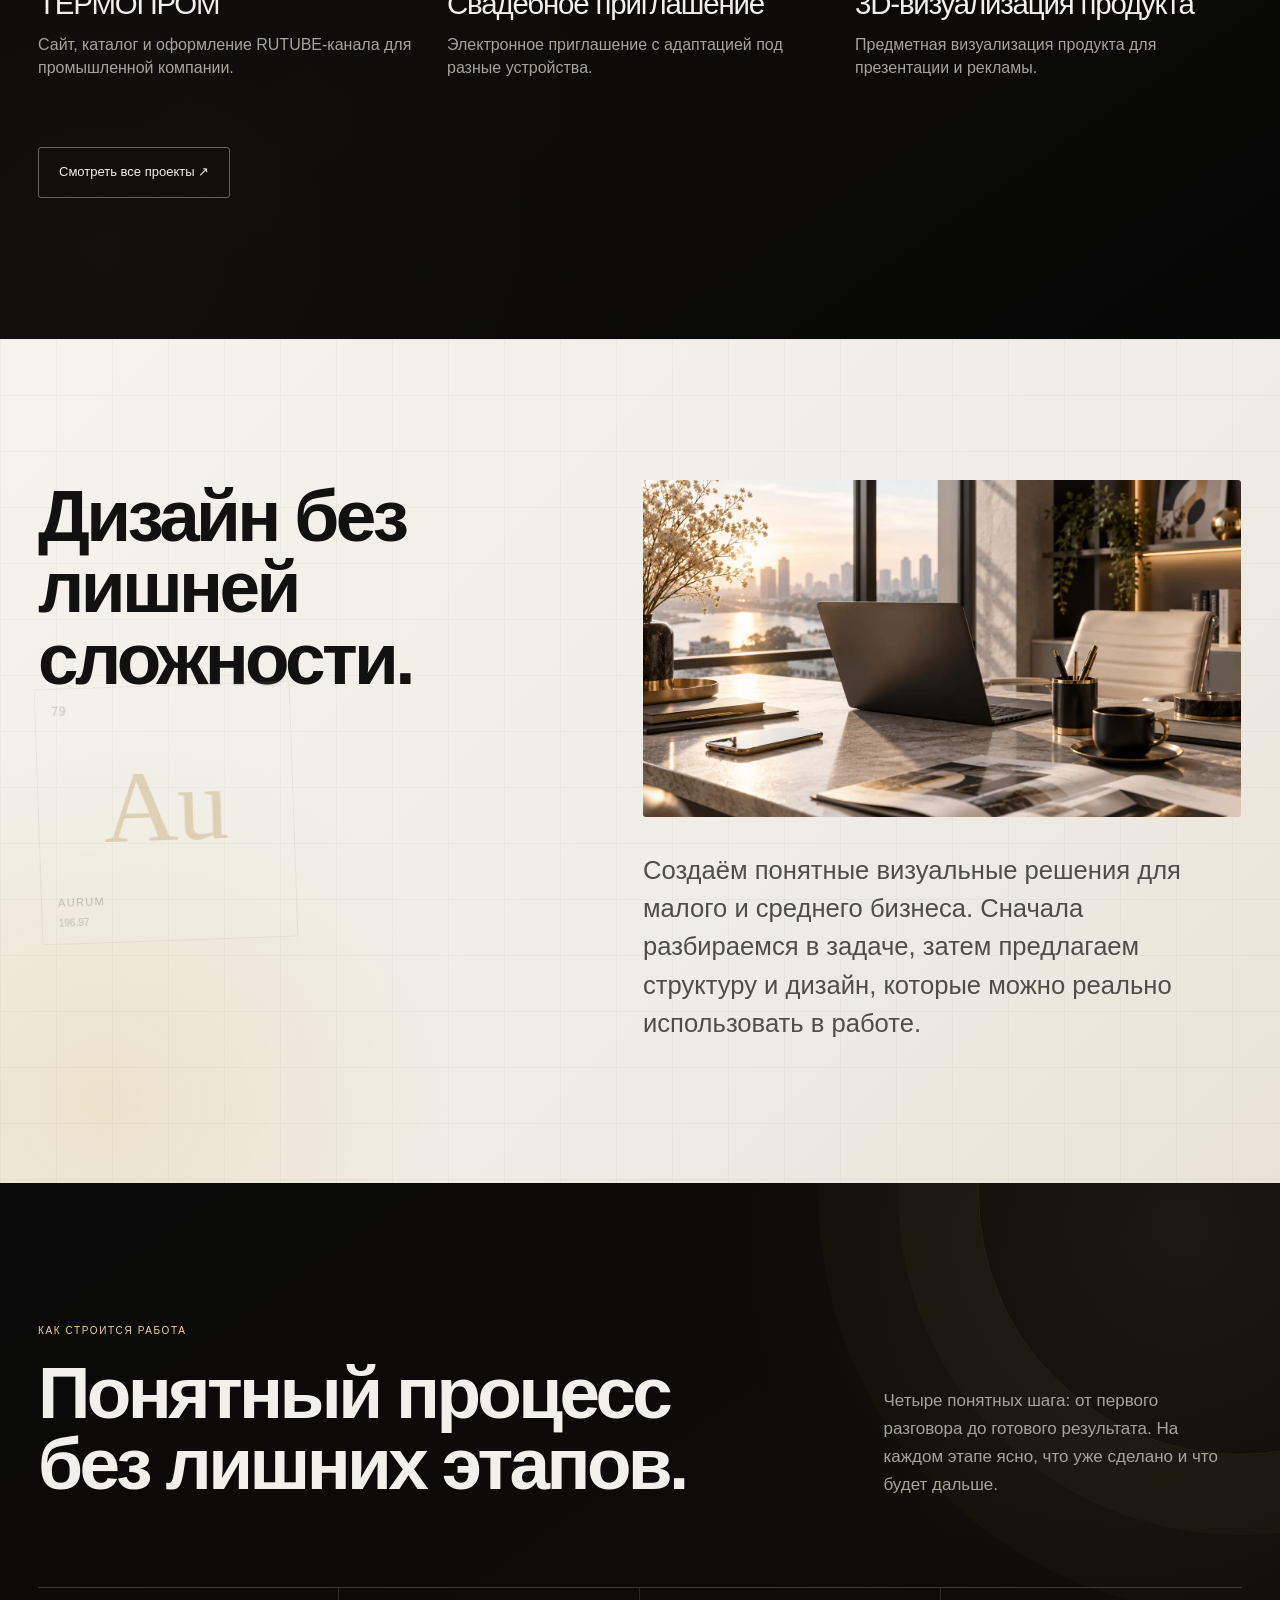
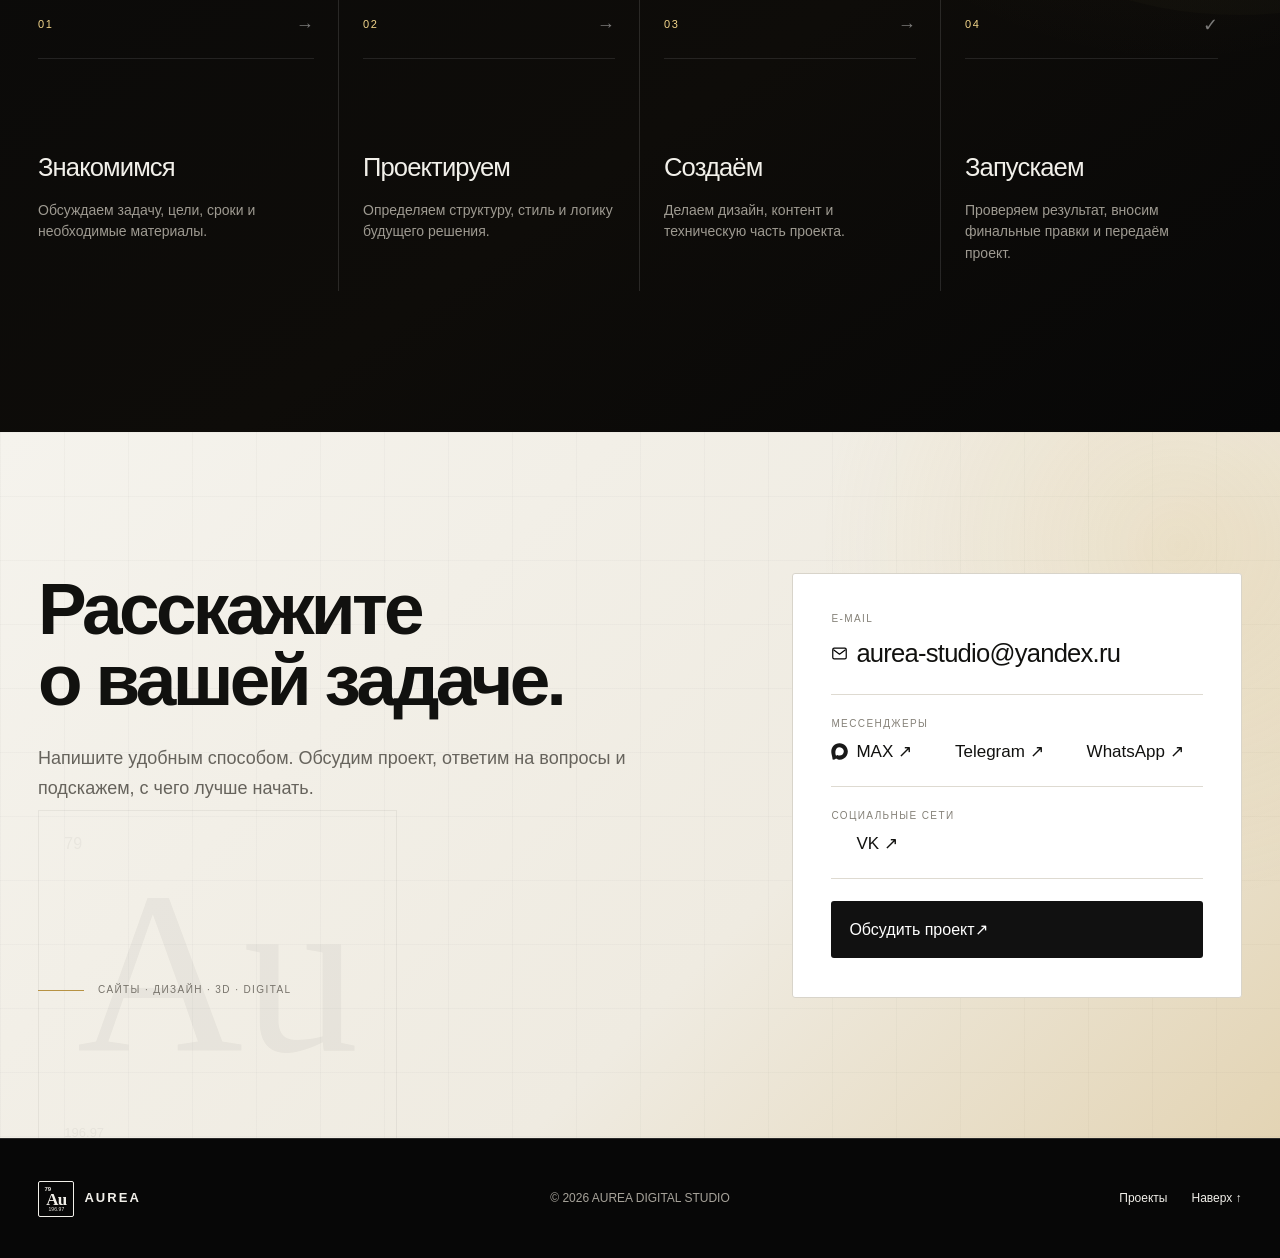
==== commit 97b3bd8d: "проверка" ====
--- a/index.html
+++ b/index.html
@@ -28,7 +28,7 @@
 <a href="#projects">Проекты</a>
 <a href="#services">Услуги</a>
 <a href="#about">О студии</a>
-<a href="#contact">Контакты</a>
+<a href="#contact">Контакты </a>
 </nav>
 <a class="brief-link" href="#contact">Обсудить проект <span>↗</span></a>
 <button aria-controls="mobile-menu" aria-expanded="false" aria-label="Открыть меню" class="menu-toggle" type="button">
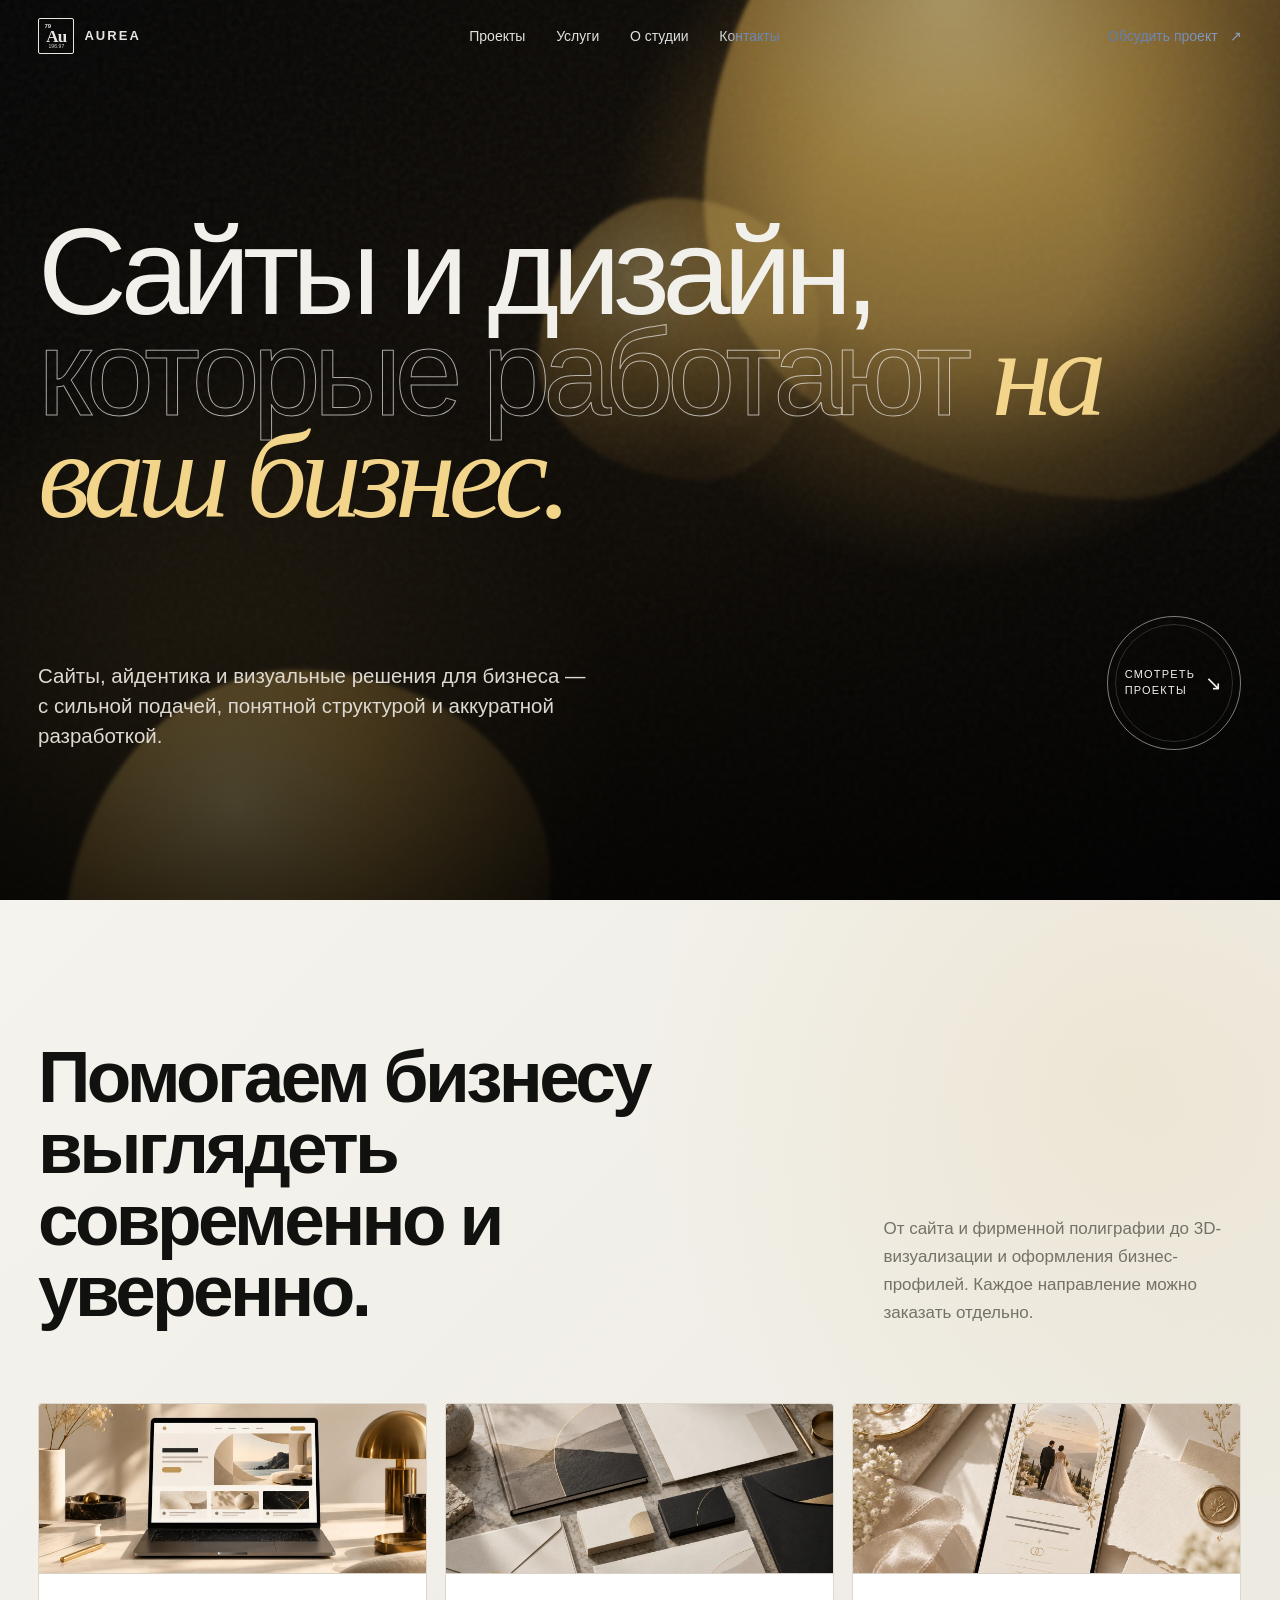
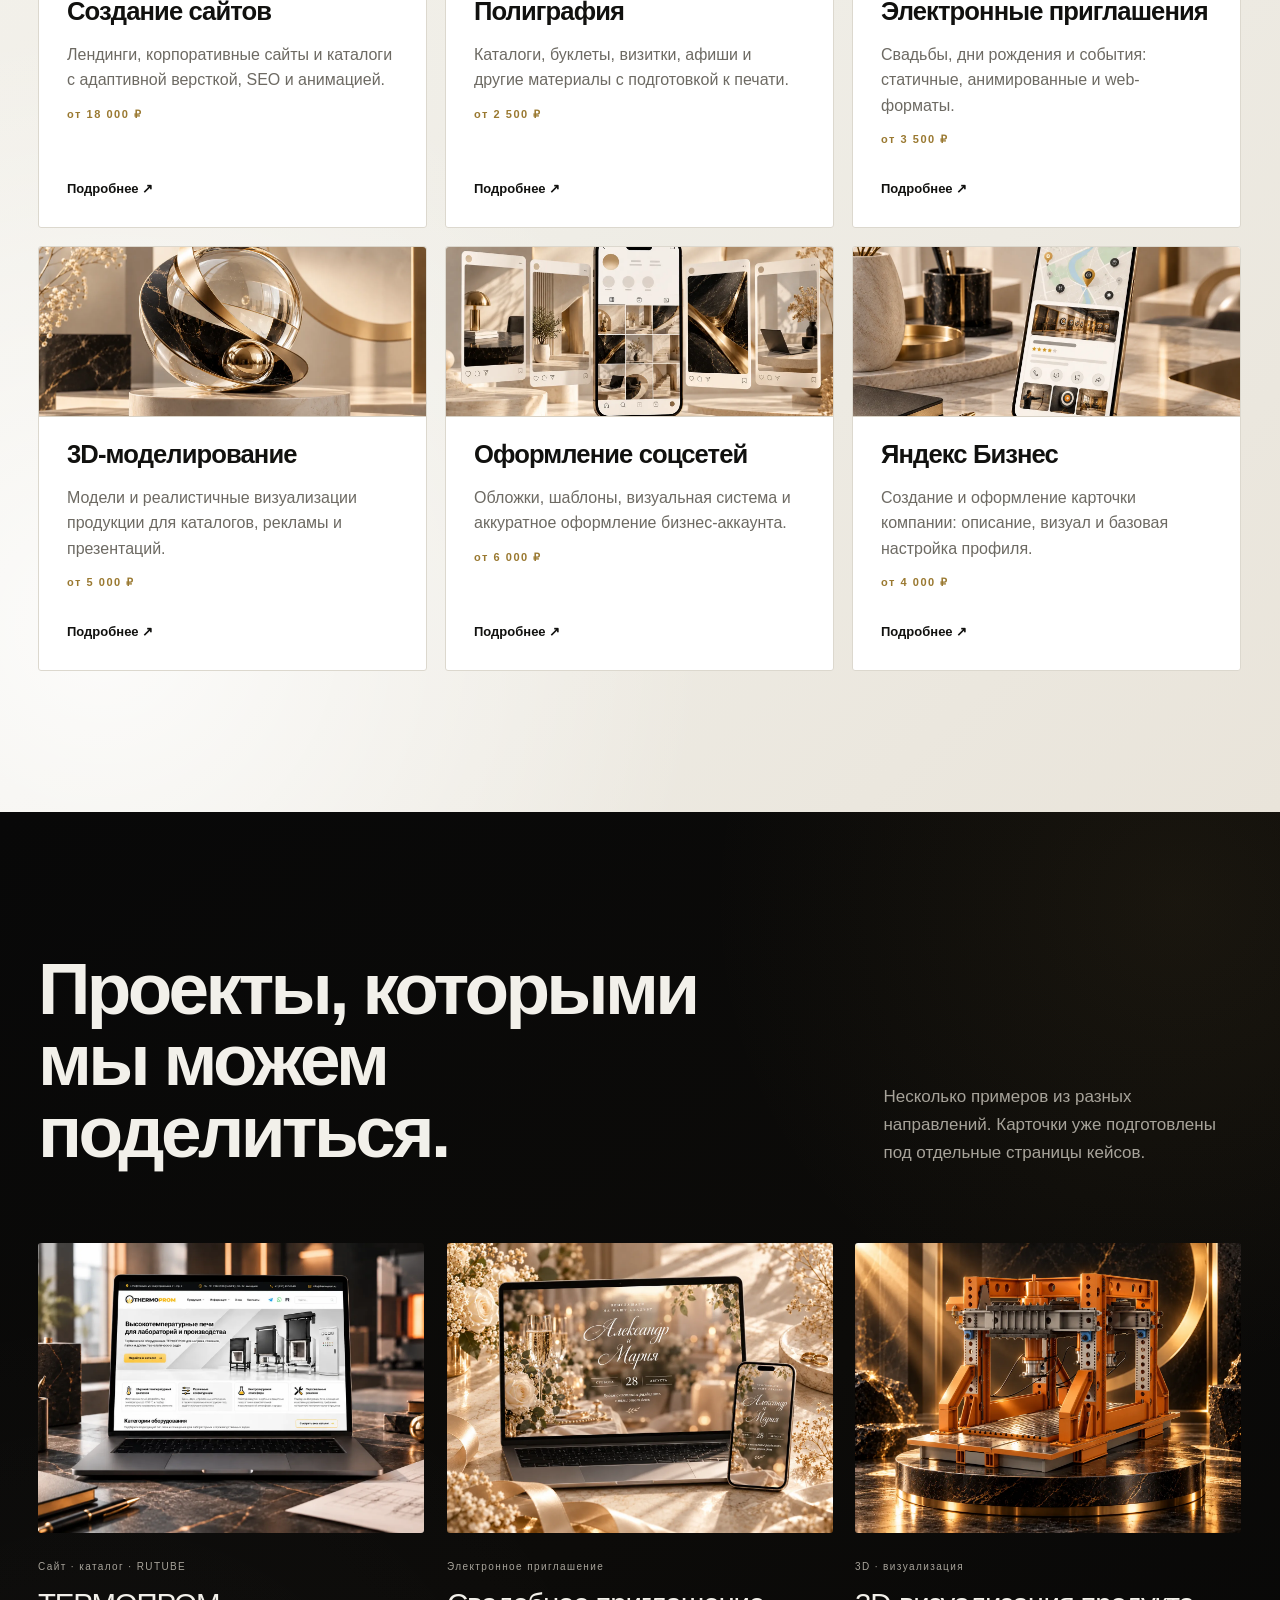
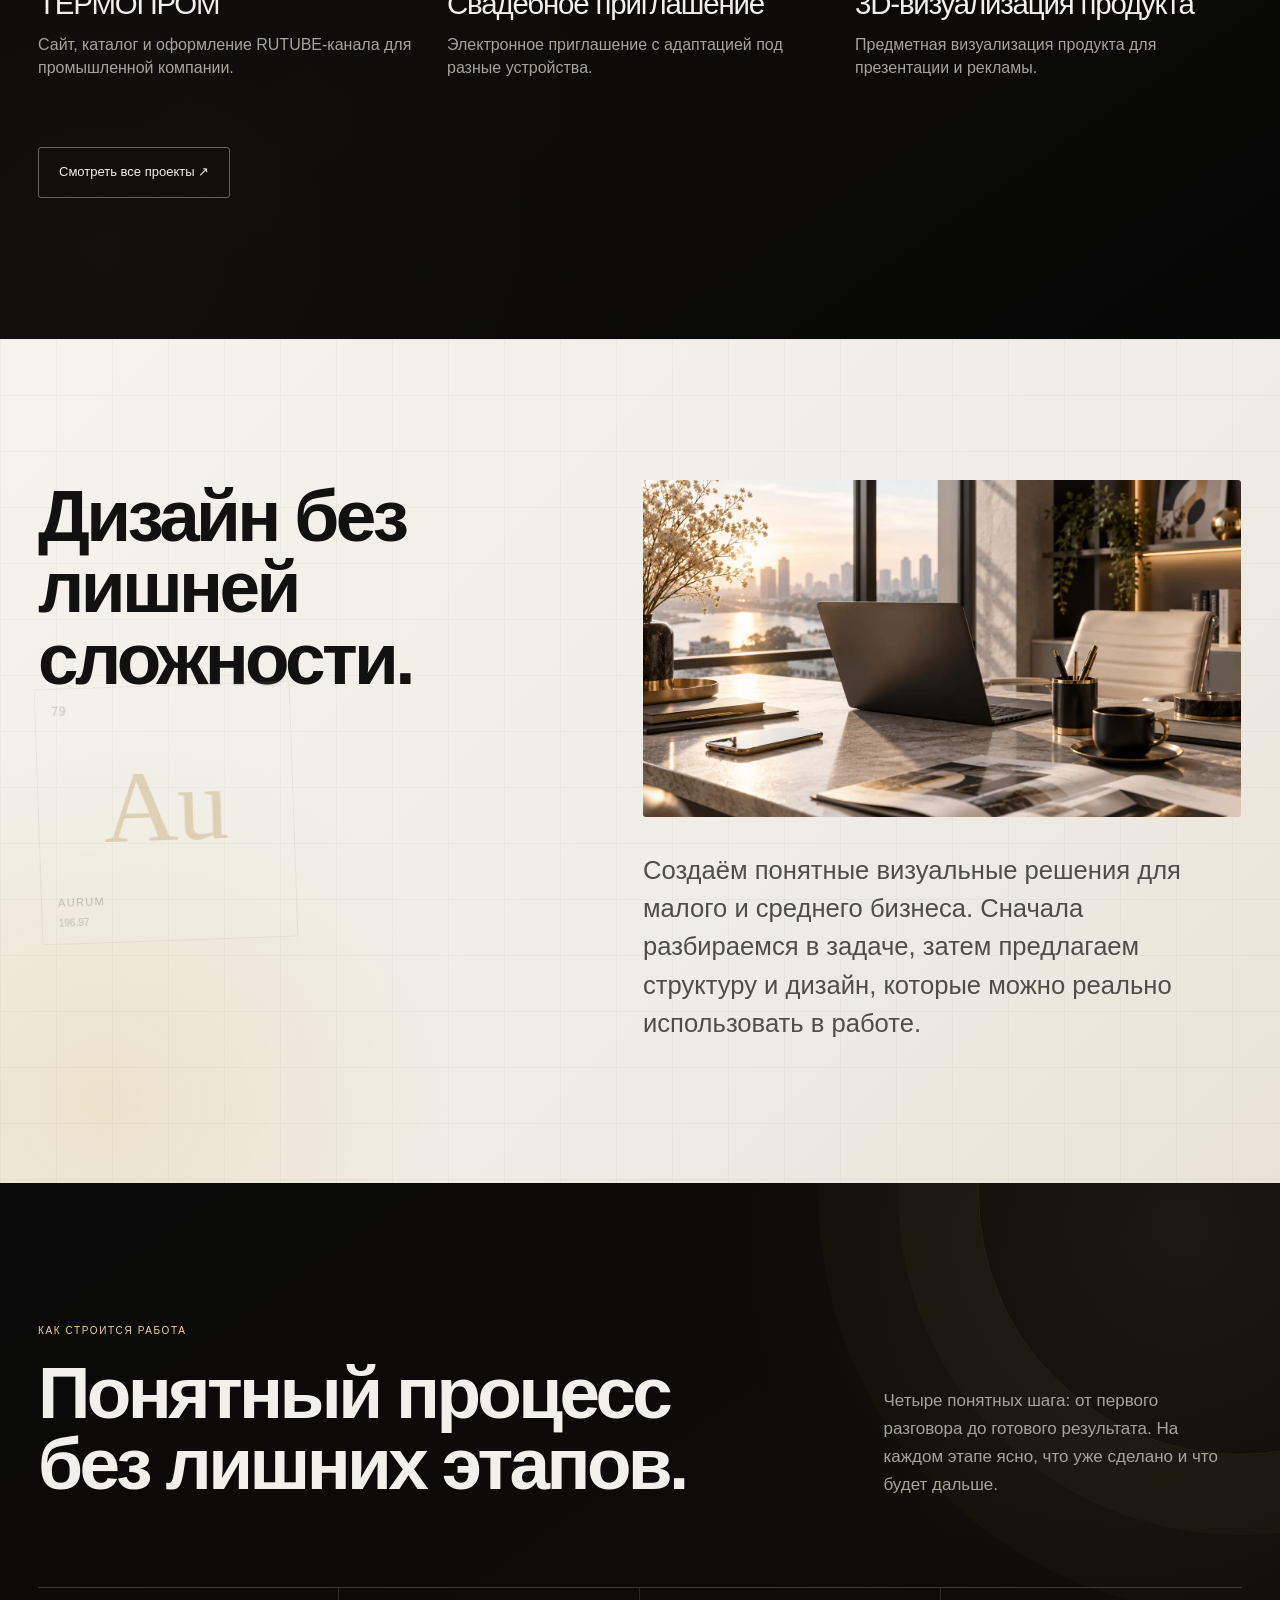
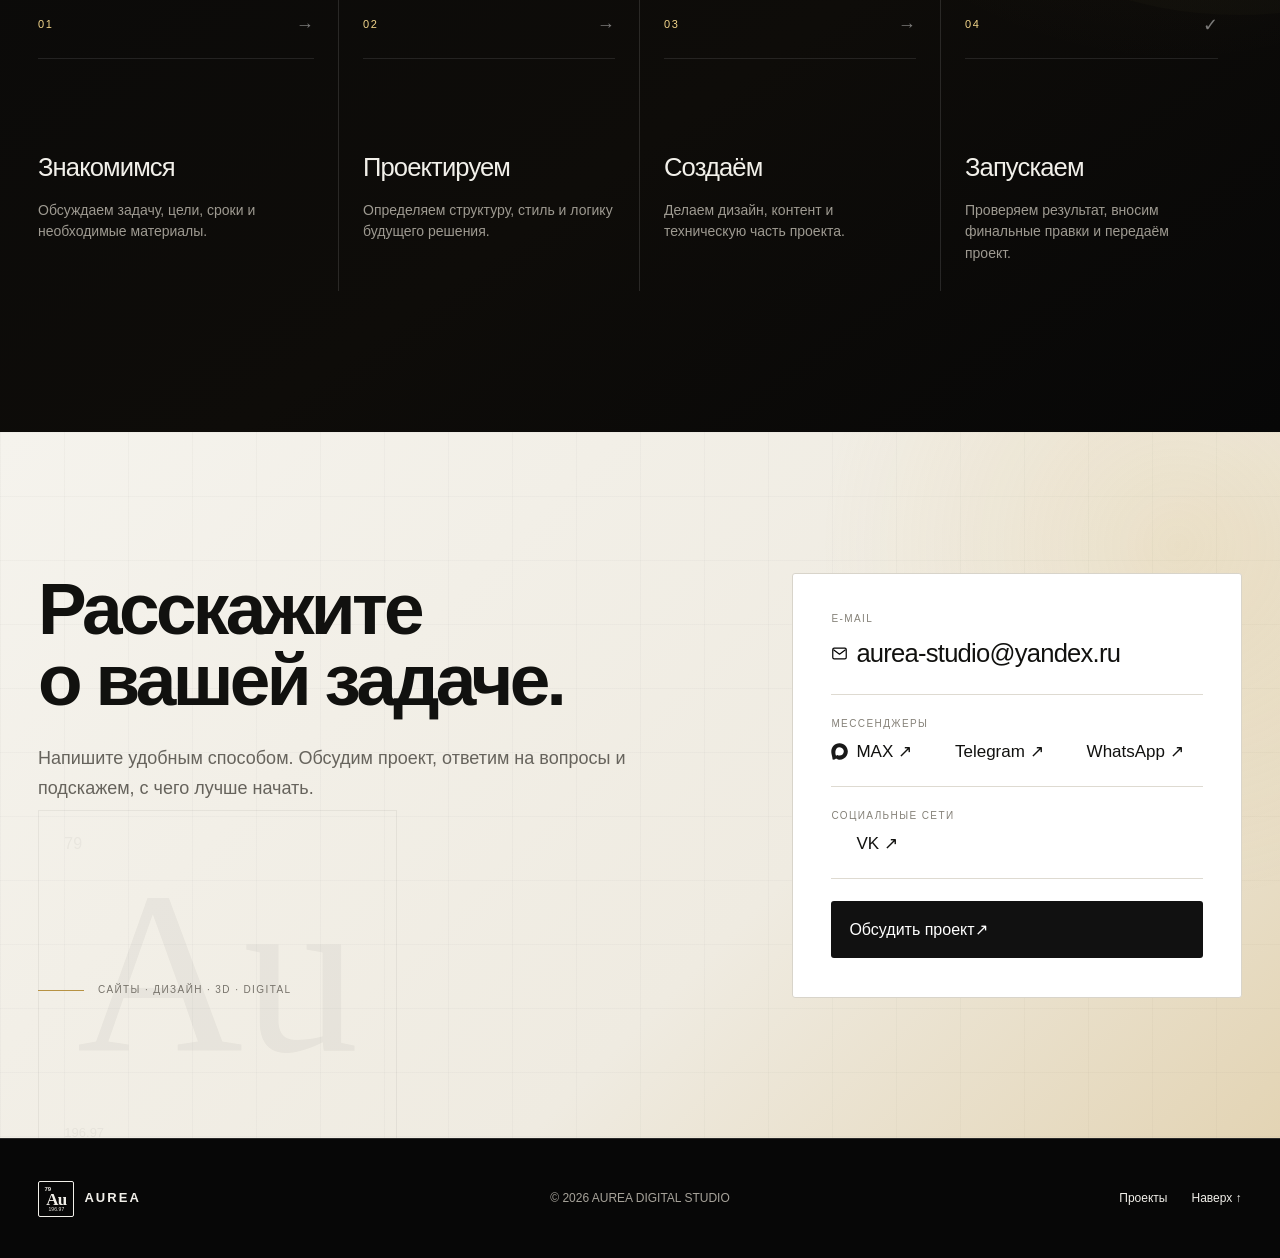
==== commit 2ed16961: "test commit" ====
--- a/index.html
+++ b/index.html
@@ -28,7 +28,7 @@
 <a href="#projects">Проекты</a>
 <a href="#services">Услуги</a>
 <a href="#about">О студии</a>
-<a href="#contact">Контакты </a>
+<a href="#contact">Контакты</a>
 </nav>
 <a class="brief-link" href="#contact">Обсудить проект <span>↗</span></a>
 <button aria-controls="mobile-menu" aria-expanded="false" aria-label="Открыть меню" class="menu-toggle" type="button">
@@ -66,7 +66,7 @@
 <div class="simple-heading reveal">
 <div>
 <h2 id="services-title">Помогаем бизнесу выглядеть<br/>современно и уверенно.</h2>
-</div>
+</div> 
 <p>От сайта и фирменной полиграфии до 3D-визуализации и оформления бизнес-профилей. Каждое направление можно
             заказать отдельно.</p>
 </div>
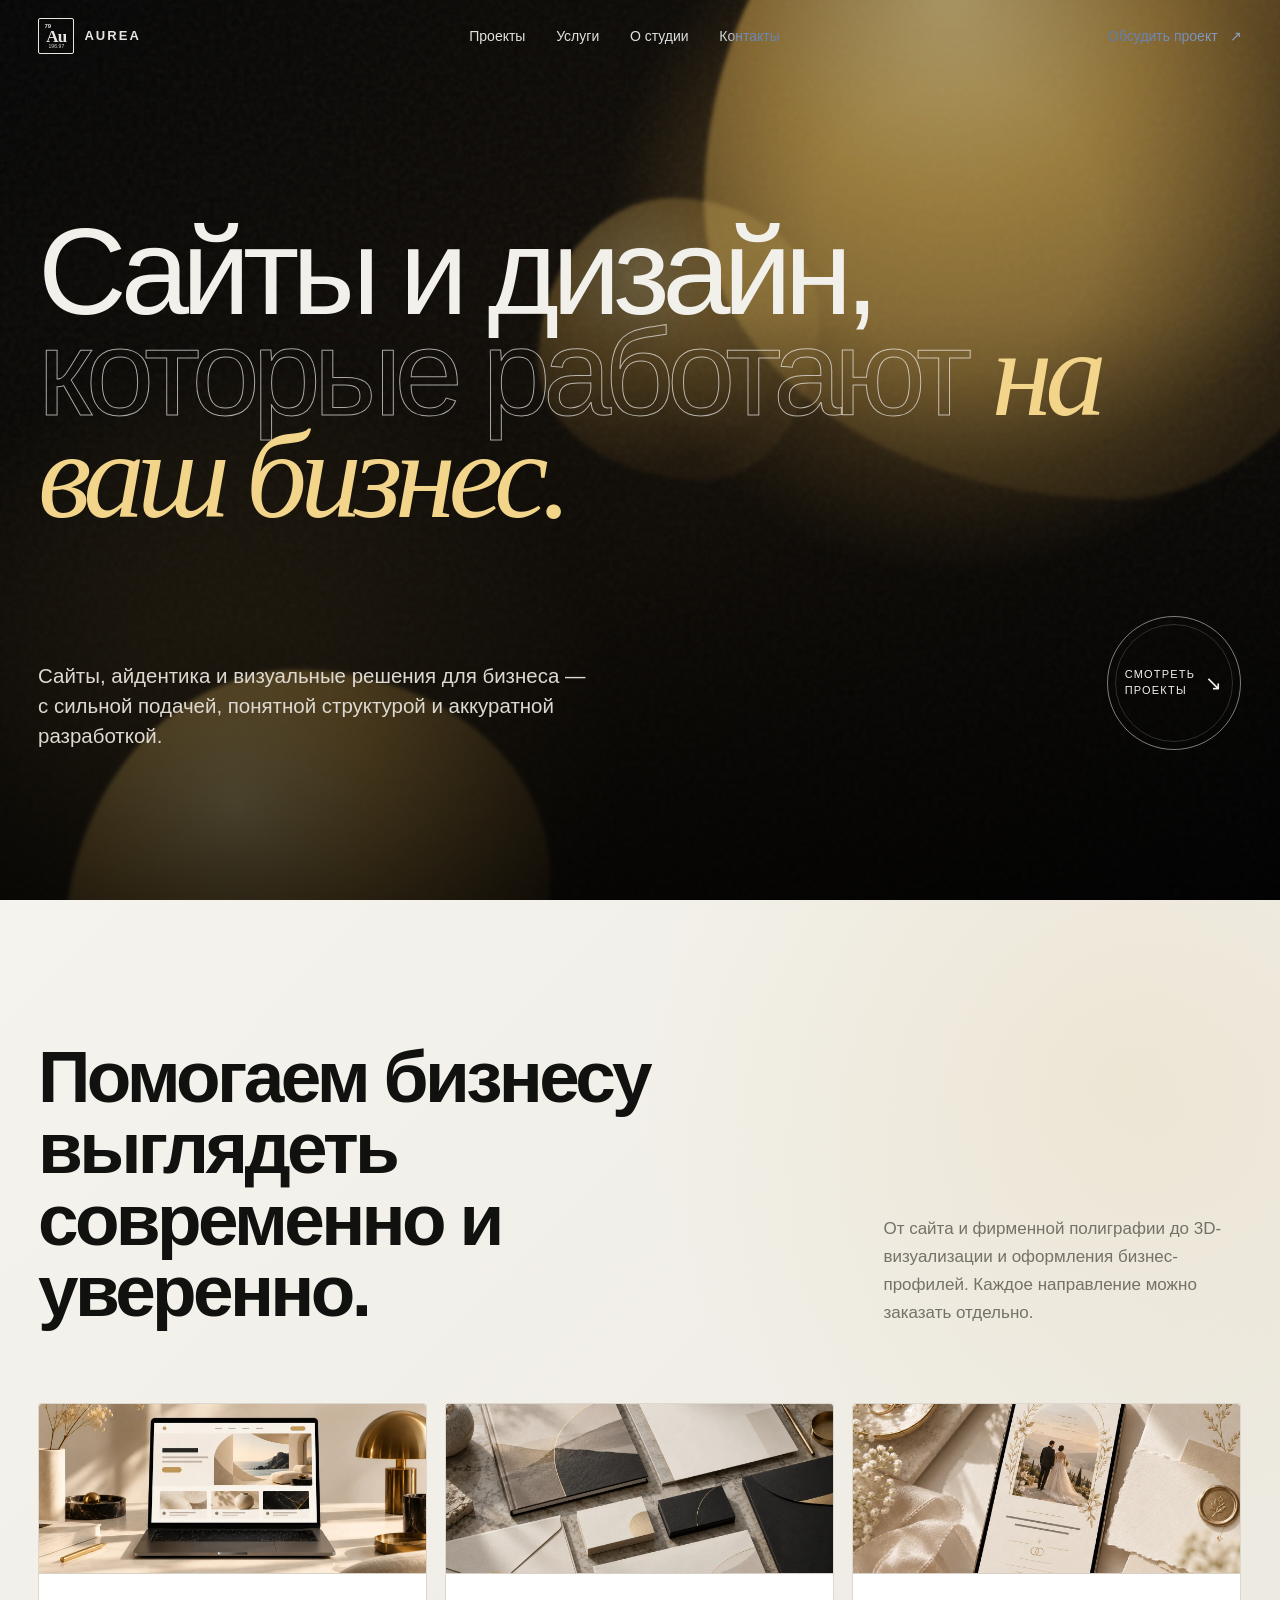
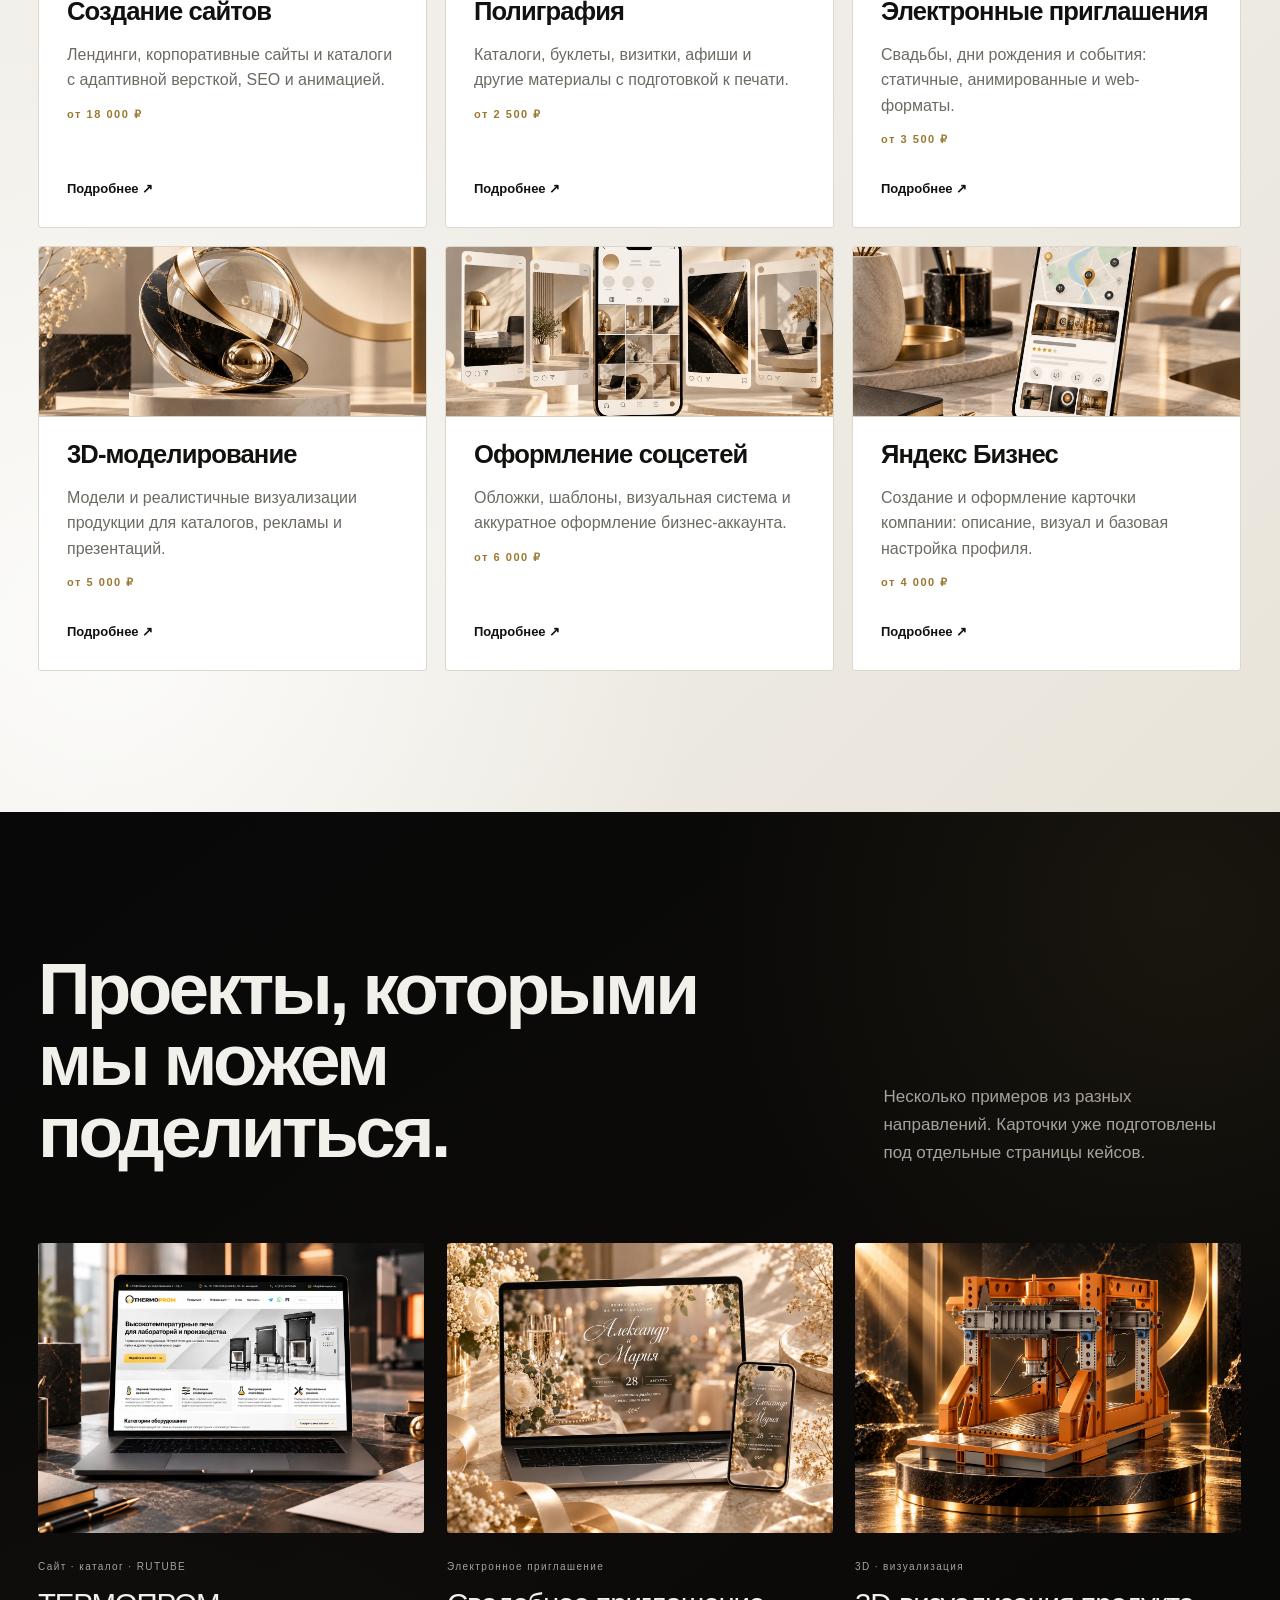
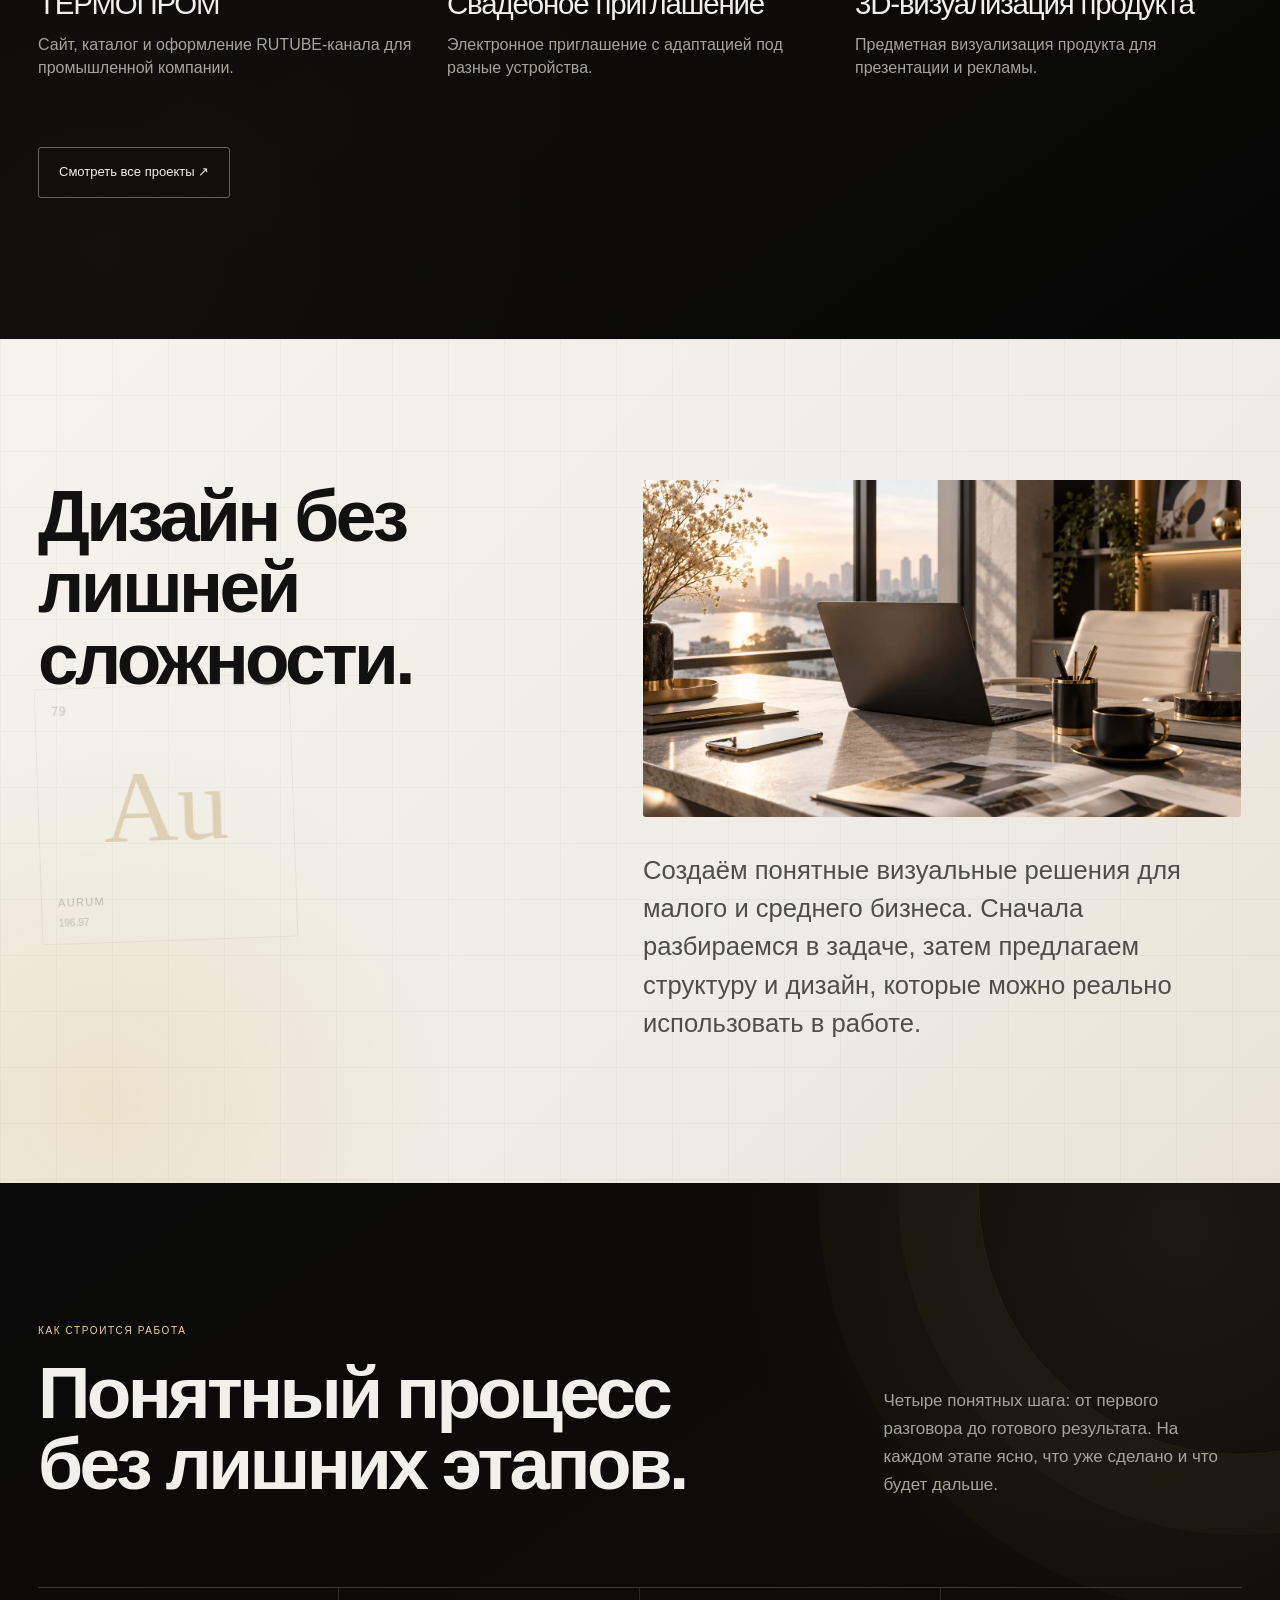
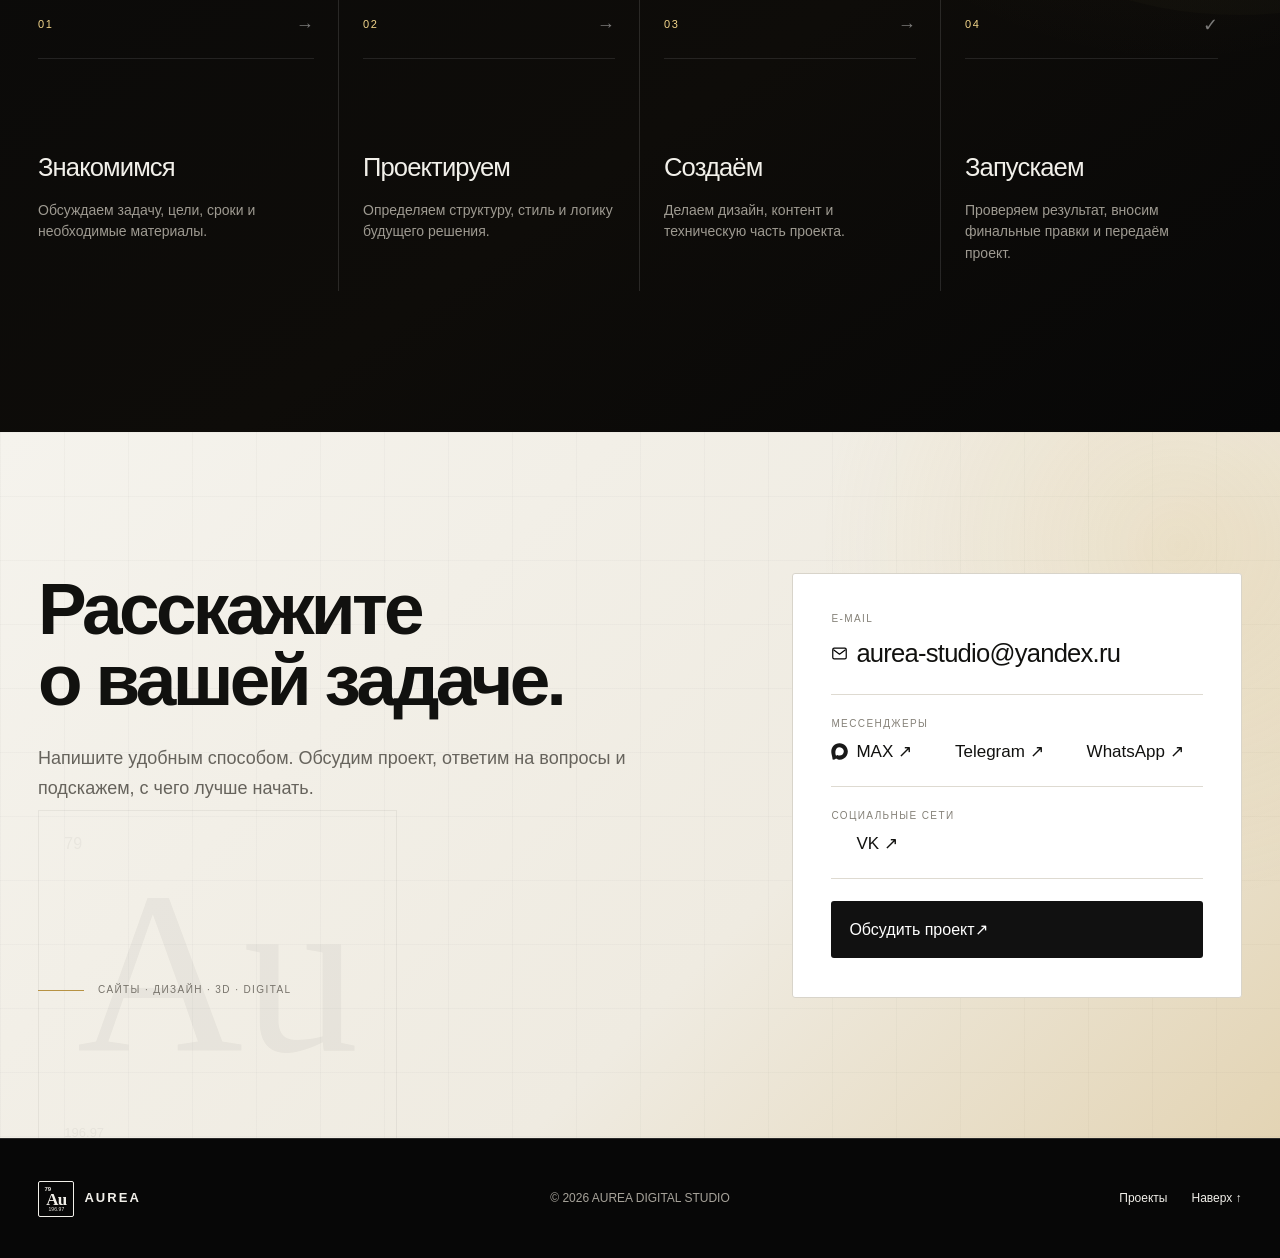
==== commit e43037bb: "Починил стрелку" ====
--- a/index.html
+++ b/index.html
@@ -30,7 +30,7 @@
 <a href="#about">О студии</a>
 <a href="#contact">Контакты</a>
 </nav>
-<a class="brief-link" href="#contact">Обсудить проект <span>↗</span></a>
+<a class="brief-link" href="#contact">Обсудить проект <span>↗&#xFE0E;</span></a>
 <button aria-controls="mobile-menu" aria-expanded="false" aria-label="Открыть меню" class="menu-toggle" type="button">
 <span></span><span></span>
 </button>
@@ -57,7 +57,7 @@
 <div class="hero-bottom reveal">
 <p>Сайты, айдентика и визуальные решения для бизнеса — с сильной подачей, понятной структурой и аккуратной
             разработкой.</p>
-<a aria-label="Смотреть проекты" class="round-cta magnetic" href="#projects"><span>Смотреть<br/>проекты</span><b>↘</b></a>
+<a aria-label="Смотреть проекты" class="round-cta magnetic" href="#projects"><span>Смотреть<br/>проекты</span><b>↘&#xFE0E;</b></a>
 </div>
 </div>
 </section>
@@ -73,28 +73,28 @@
 <div class="service-cards">
 <a class="service-card reveal" href="services/web.html"><img alt="Промпт: премиальный ноутбук с открытым современным сайтом на светлом минималистичном столе, кремовый фон, чёрные и золотистые акценты, editorial product photography, без текста" class="card-image-placeholder" src="assets/img/service-web.webp"/>
 <h3>Создание сайтов</h3>
-<p>Лендинги, корпоративные сайты и каталоги с адаптивной версткой, SEO и анимацией.</p><span class="service-price">от 18 000 ₽</span><b>Подробнее ↗</b>
+<p>Лендинги, корпоративные сайты и каталоги с адаптивной версткой, SEO и анимацией.</p><span class="service-price">от 18 000 ₽</span><b>Подробнее ↗&#xFE0E;</b>
 </a>
 <a class="service-card reveal" href="services/print.html"><img alt="Промпт: премиальная полиграфия — визитки, каталог и фирменные материалы на каменной поверхности, светлая нейтральная палитра, чёрный и приглушённый золотой, аккуратная предметная съёмка, без текста" class="card-image-placeholder" src="assets/img/service-print.webp"/>
 <h3>Полиграфия</h3>
-<p>Каталоги, буклеты, визитки, афиши и другие материалы с подготовкой к печати.</p><span class="service-price">от 2 500 ₽</span><b>Подробнее ↗</b>
+<p>Каталоги, буклеты, визитки, афиши и другие материалы с подготовкой к печати.</p><span class="service-price">от 2 500 ₽</span><b>Подробнее ↗&#xFE0E;</b>
 </a>
 <a class="service-card reveal" href="services/invite.html"><img alt="Промпт: смартфон с элегантным электронным приглашением на свадьбу, премиальная светлая композиция, тонкие золотистые детали, современный минимализм, без читаемого текста" class="card-image-placeholder" src="assets/img/service-invite.webp"/>
 <h3>Электронные приглашения</h3>
-<p>Свадьбы, дни рождения и события: статичные, анимированные и web-форматы.</p><span class="service-price">от 3 500 ₽</span><b>Подробнее ↗</b>
+<p>Свадьбы, дни рождения и события: статичные, анимированные и web-форматы.</p><span class="service-price">от 3 500 ₽</span><b>Подробнее ↗&#xFE0E;</b>
 </a>
 <a class="service-card reveal" href="services/3d.html"><img alt="Промпт: абстрактный премиальный 3D-объект из стекла и металла на нейтральном пьедестале, мягкий студийный свет, чёрные и золотистые акценты, photorealistic CGI, без текста" class="card-image-placeholder" src="assets/img/service-3d.webp"/>
 <h3>3D-моделирование</h3>
-<p>Модели и реалистичные визуализации продукции для каталогов, рекламы и презентаций.</p><span class="service-price">от 5 000 ₽</span><b>Подробнее ↗</b>
+<p>Модели и реалистичные визуализации продукции для каталогов, рекламы и презентаций.</p><span class="service-price">от 5 000 ₽</span><b>Подробнее ↗&#xFE0E;</b>
 </a>
 <a class="service-card reveal" href="services/social.html"><img alt="Промпт: современный смартфон и набор минималистичных экранов социальных сетей в едином фирменном стиле, светлый фон, графитовые и золотистые детали, без логотипов и текста" class="card-image-placeholder" src="assets/img/service-social.webp"/>
 <h3>Оформление соцсетей</h3>
-<p>Обложки, шаблоны, визуальная система и аккуратное оформление бизнес-аккаунта.</p><span class="service-price">от 6 000 ₽</span><b>Подробнее ↗</b>
+<p>Обложки, шаблоны, визуальная система и аккуратное оформление бизнес-аккаунта.</p><span class="service-price">от 6 000 ₽</span><b>Подробнее ↗&#xFE0E;</b>
 </a>
 <a class="service-card reveal" href="services/yandex.html"><img alt="Промпт: смартфон с карточкой локального бизнеса на карте, современный интерфейс без брендов и читаемого текста, премиальная предметная сцена, светлый фон, чёрные и золотистые акценты" class="card-image-placeholder" src="assets/img/service-yandex.webp"/>
 <h3>Яндекс Бизнес</h3>
 <p>Создание и оформление карточки компании: описание, визуал и базовая настройка профиля.</p><span class="service-price">от 4 000 ₽</span><b>Подробнее
-              ↗</b>
+              ↗&#xFE0E;</b>
 </a>
 </div>
 </div>
@@ -109,27 +109,27 @@
 </div>
 <div class="work-cards">
 <a class="work-card reveal" href="cases/thermoprom.html">
-<div class="work-image"><img alt="Промпт: экран ноутбука с современным корпоративным сайтом производителя промышленного оборудования, тёмная премиальная стилистика, металл, лабораторная печь, оранжево-золотистые акценты, реалистичный mockup, без читаемого текста" loading="lazy" src="assets/img/case-thermoprom.webp"/><span>Смотреть проект ↗</span></div>
+<div class="work-image"><img alt="Промпт: экран ноутбука с современным корпоративным сайтом производителя промышленного оборудования, тёмная премиальная стилистика, металл, лабораторная печь, оранжево-золотистые акценты, реалистичный mockup, без читаемого текста" loading="lazy" src="assets/img/case-thermoprom.webp"/><span>Смотреть проект ↗&#xFE0E;</span></div>
 <div class="work-copy"><small>Сайт · каталог · RUTUBE</small>
 <h3>ТЕРМОПРОМ</h3>
 <p>Сайт, каталог и оформление RUTUBE-канала для промышленной компании.</p>
 </div>
 </a>
 <a class="work-card reveal" href="cases/invitation.html">
-<div class="work-image"><img alt="Промпт: элегантное свадебное электронное приглашение на экране или в печатном mockup, чёрно-белая фотография пары, светлая премиальная композиция, минимализм, без читаемого текста" loading="lazy" src="assets/img/case-invite.webp"/><span>Смотреть проект ↗</span></div>
+<div class="work-image"><img alt="Промпт: элегантное свадебное электронное приглашение на экране или в печатном mockup, чёрно-белая фотография пары, светлая премиальная композиция, минимализм, без читаемого текста" loading="lazy" src="assets/img/case-invite.webp"/><span>Смотреть проект ↗&#xFE0E;</span></div>
 <div class="work-copy"><small>Электронное приглашение</small>
 <h3>Свадебное приглашение</h3>
 <p>Электронное приглашение с адаптацией под разные устройства.</p>
 </div>
 </a>
 <a class="work-card reveal" href="cases/product-3d.html">
-<div class="work-image"><img alt="Промпт: премиальная 3D-визуализация продукта на тёмном каменном фоне, золотистое стекло или металл, драматичный студийный свет, luxury CGI advertising, без текста" loading="lazy" src="assets/img/case-3d.webp"/><span>Смотреть проект ↗</span></div>
+<div class="work-image"><img alt="Промпт: премиальная 3D-визуализация продукта на тёмном каменном фоне, золотистое стекло или металл, драматичный студийный свет, luxury CGI advertising, без текста" loading="lazy" src="assets/img/case-3d.webp"/><span>Смотреть проект ↗&#xFE0E;</span></div>
 <div class="work-copy"><small>3D · визуализация</small>
 <h3>3D-визуализация продукта</h3>
 <p>Предметная визуализация продукта для презентации и рекламы.</p>
 </div>
 </a>
-<div class="section-action reveal"><a class="button-outline" href="projects.html">Смотреть все проекты ↗</a></div>
+<div class="section-action reveal"><a class="button-outline" href="projects.html">Смотреть все проекты ↗&#xFE0E;</a></div>
 </div>
 </section>
 <section aria-labelledby="about-title" class="about-simple section section-light" id="about">
@@ -199,15 +199,15 @@
 <div class="contact-line"><span>E-mail</span><a class="contact-link" href="mailto:aurea-studio@yandex.ru"><img alt="" aria-hidden="true" class="contact-svg-icon" src="assets/img/icon-mail.svg"/>aurea-studio@yandex.ru</a></div>
 <div><span>Мессенджеры</span>
 <p class="contact-socials">
-<a class="contact-channel contact-channel--max" href="https://max.ru/u/f9LHodD0cOLTpvY_vPNzR1IlNoJ5dlpJhFC0Rj6dSAn1SffNjNQGdJFPYkQ" rel="noopener noreferrer" target="_blank"><img alt="" aria-hidden="true" class="max-icon" src="assets/img/icon-max.svg"/>MAX ↗</a>
-<a class="contact-channel" href="https://t.me/aurea_studio_ru" rel="noopener noreferrer" target="_blank"><img alt="" aria-hidden="true" src="https://cdn.jsdelivr.net/npm/simple-icons@v16/icons/telegram.svg"/>Telegram ↗</a>
-<a class="contact-channel" href="https://wa.me/79870177426" rel="noopener noreferrer" target="_blank"><img alt="" aria-hidden="true" src="https://cdn.jsdelivr.net/npm/simple-icons@v16/icons/whatsapp.svg"/>WhatsApp ↗</a>
+<a class="contact-channel contact-channel--max" href="https://max.ru/u/f9LHodD0cOLTpvY_vPNzR1IlNoJ5dlpJhFC0Rj6dSAn1SffNjNQGdJFPYkQ" rel="noopener noreferrer" target="_blank"><img alt="" aria-hidden="true" class="max-icon" src="assets/img/icon-max.svg"/>MAX ↗&#xFE0E;</a>
+<a class="contact-channel" href="https://t.me/aurea_studio_ru" rel="noopener noreferrer" target="_blank"><img alt="" aria-hidden="true" src="https://cdn.jsdelivr.net/npm/simple-icons@v16/icons/telegram.svg"/>Telegram ↗&#xFE0E;</a>
+<a class="contact-channel" href="https://wa.me/79870177426" rel="noopener noreferrer" target="_blank"><img alt="" aria-hidden="true" src="https://cdn.jsdelivr.net/npm/simple-icons@v16/icons/whatsapp.svg"/>WhatsApp ↗&#xFE0E;</a>
 </p>
 </div>
 <div><span>Социальные сети</span>
-<p class="contact-socials"><a href="https://vk.ru/aurea_studio" rel="noopener noreferrer" target="_blank"><img alt="" aria-hidden="true" src="https://cdn.jsdelivr.net/npm/simple-icons@v16/icons/vk.svg"/>VK ↗</a></p>
-</div>
-<a class="contact-button" href="mailto:aurea-studio@yandex.ru">Обсудить проект↗</a>
+<p class="contact-socials"><a href="https://vk.ru/aurea_studio" rel="noopener noreferrer" target="_blank"><img alt="" aria-hidden="true" src="https://cdn.jsdelivr.net/npm/simple-icons@v16/icons/vk.svg"/>VK ↗&#xFE0E;</a></p>
+</div>
+<a class="contact-button" href="mailto:aurea-studio@yandex.ru">Обсудить проект↗&#xFE0E;</a>
 </div>
 </div>
 </section>
